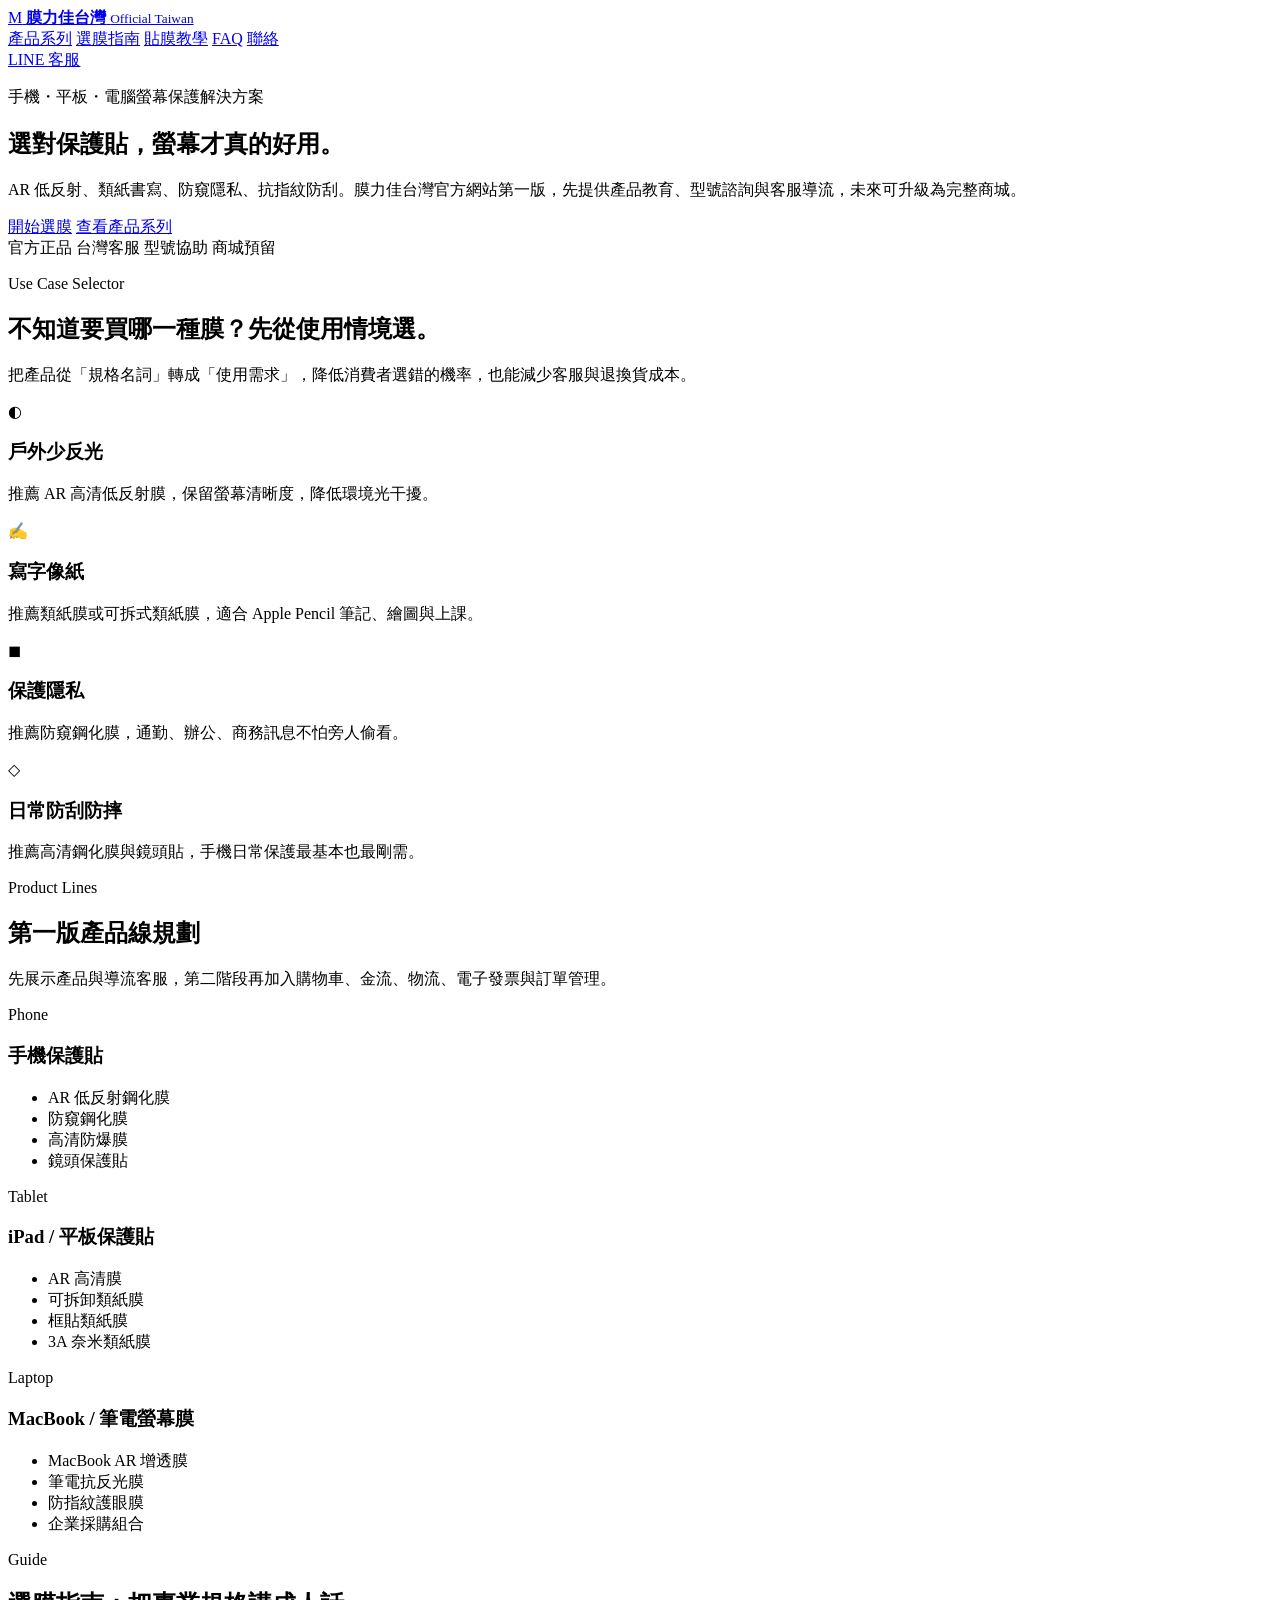
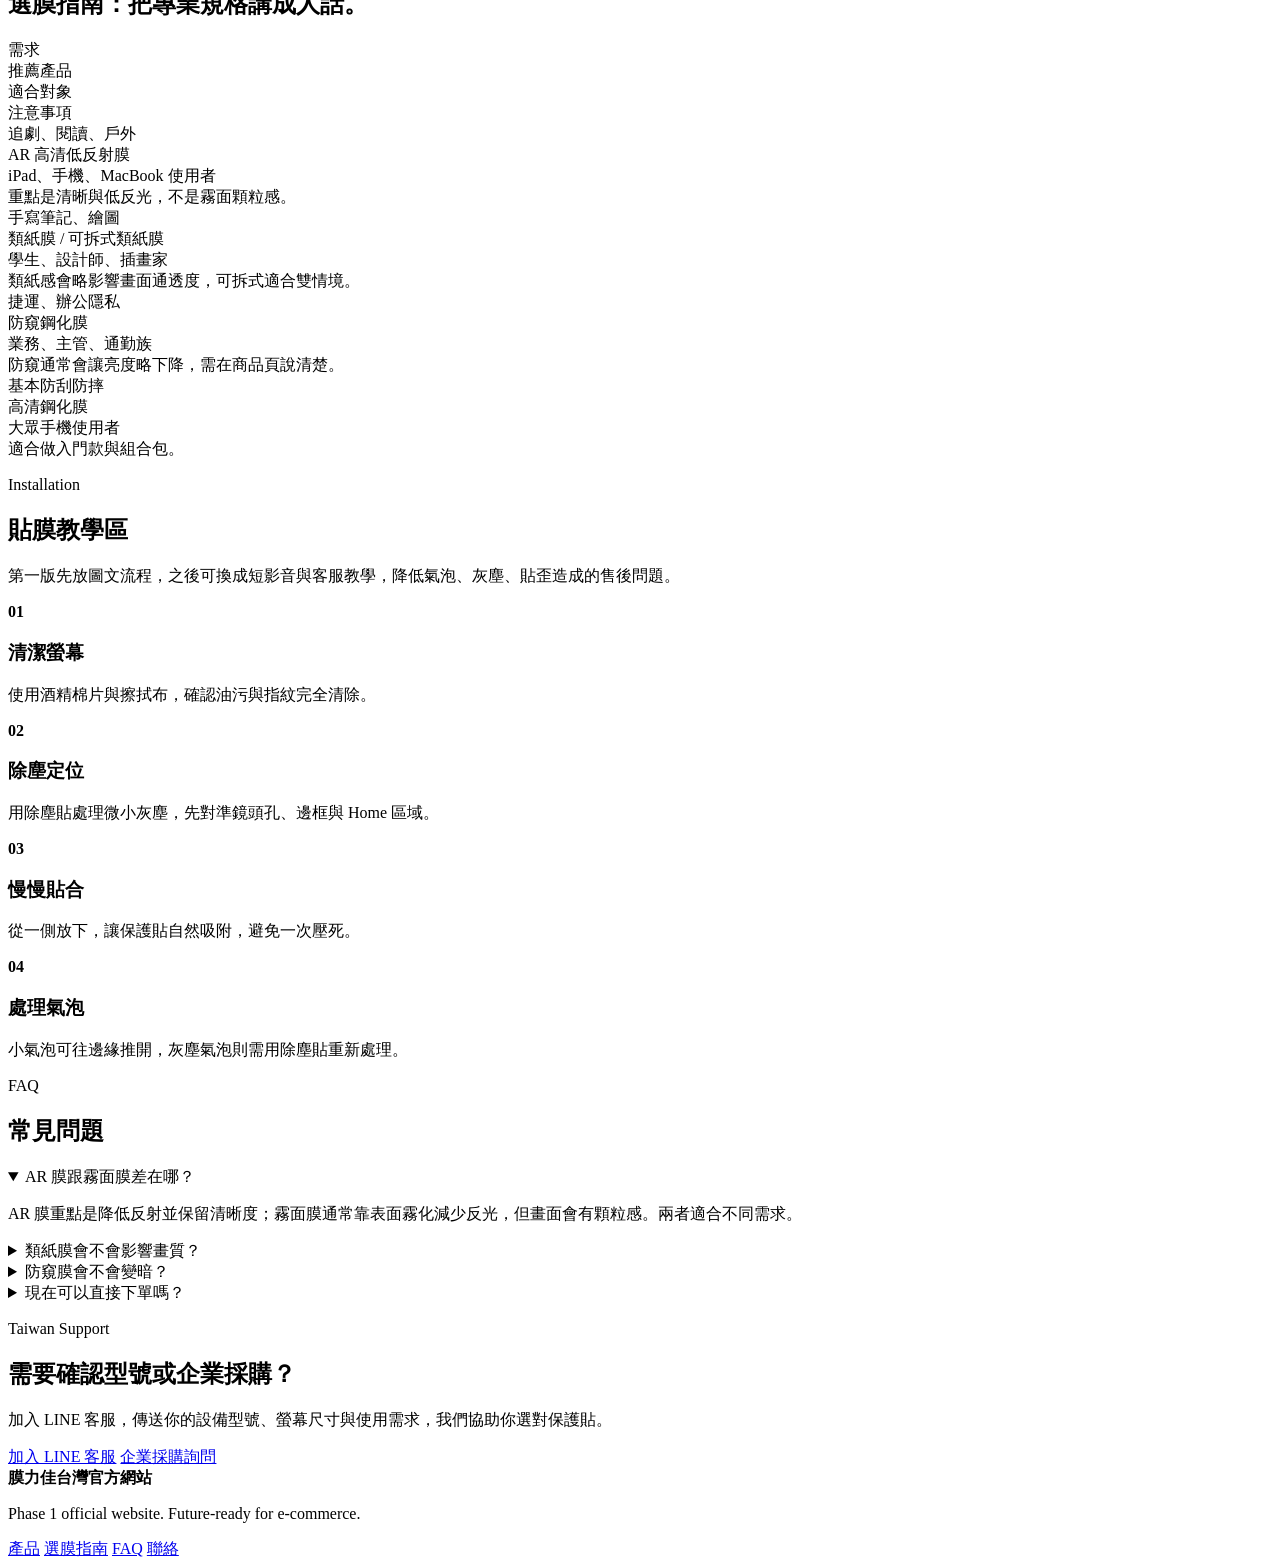
==== docs/index.html @ 1af4dd57 "Add docs index fallback for GitHub Pages" ====
<!doctype html>
<html lang="zh-Hant">
<head>
  <meta charset="utf-8" />
  <meta name="viewport" content="width=device-width, initial-scale=1" />
  <title>膜力佳台灣官方網站｜手機・iPad・MacBook 保護貼</title>
  <meta name="description" content="膜力佳台灣官方網站第一版。手機、iPad、MacBook、筆電專用保護貼，提供 AR 低反射、類紙膜、防窺膜、高清鋼化膜與未來官方商城規劃。" />
  <meta property="og:title" content="膜力佳台灣官方網站｜選對保護貼，螢幕才真的好用" />
  <meta property="og:description" content="AR 低反射、類紙書寫、防窺隱私、抗指紋防刮，依照設備與使用情境精準選膜。" />
  <meta property="og:type" content="website" />
  <link rel="stylesheet" href="styles.css" />
</head>
<body>
  <header class="site-header">
    <a class="brand" href="#top" aria-label="回到首頁">
      <span class="brand-mark">M</span>
      <span>
        <strong>膜力佳台灣</strong>
        <small>Official Taiwan</small>
      </span>
    </a>
    <nav class="main-nav" aria-label="主要導覽">
      <a href="#products">產品系列</a>
      <a href="#guide">選膜指南</a>
      <a href="#tutorial">貼膜教學</a>
      <a href="#faq">FAQ</a>
      <a href="#contact">聯絡</a>
    </nav>
    <a class="nav-cta" href="#contact">LINE 客服</a>
  </header>

  <main id="top">
    <section class="hero section-shell">
      <div class="hero-copy">
        <p class="eyebrow">手機・平板・電腦螢幕保護解決方案</p>
        <h1>選對保護貼，螢幕才真的好用。</h1>
        <p class="hero-lead">AR 低反射、類紙書寫、防窺隱私、抗指紋防刮。膜力佳台灣官方網站第一版，先提供產品教育、型號諮詢與客服導流，未來可升級為完整商城。</p>
        <div class="hero-actions">
          <a class="button primary" href="#selector">開始選膜</a>
          <a class="button ghost" href="#products">查看產品系列</a>
        </div>
        <div class="trust-row" aria-label="服務特色">
          <span>官方正品</span>
          <span>台灣客服</span>
          <span>型號協助</span>
          <span>商城預留</span>
        </div>
      </div>
      <div class="hero-visual" aria-hidden="true">
        <div class="device phone"><span></span></div>
        <div class="device tablet"><span></span></div>
        <div class="device laptop"><span></span></div>
        <div class="light-ring"></div>
      </div>
    </section>

    <section id="selector" class="section-shell selector-section">
      <div class="section-heading">
        <p class="eyebrow">Use Case Selector</p>
        <h2>不知道要買哪一種膜？先從使用情境選。</h2>
        <p>把產品從「規格名詞」轉成「使用需求」，降低消費者選錯的機率，也能減少客服與退換貨成本。</p>
      </div>
      <div class="usecase-grid">
        <article class="usecase-card">
          <span class="icon">◐</span>
          <h3>戶外少反光</h3>
          <p>推薦 AR 高清低反射膜，保留螢幕清晰度，降低環境光干擾。</p>
        </article>
        <article class="usecase-card">
          <span class="icon">✍</span>
          <h3>寫字像紙</h3>
          <p>推薦類紙膜或可拆式類紙膜，適合 Apple Pencil 筆記、繪圖與上課。</p>
        </article>
        <article class="usecase-card">
          <span class="icon">◼</span>
          <h3>保護隱私</h3>
          <p>推薦防窺鋼化膜，通勤、辦公、商務訊息不怕旁人偷看。</p>
        </article>
        <article class="usecase-card">
          <span class="icon">◇</span>
          <h3>日常防刮防摔</h3>
          <p>推薦高清鋼化膜與鏡頭貼，手機日常保護最基本也最剛需。</p>
        </article>
      </div>
    </section>

    <section id="products" class="section-shell products-section">
      <div class="section-heading split-heading">
        <div>
          <p class="eyebrow">Product Lines</p>
          <h2>第一版產品線規劃</h2>
        </div>
        <p>先展示產品與導流客服，第二階段再加入購物車、金流、物流、電子發票與訂單管理。</p>
      </div>
      <div class="category-grid">
        <article class="category-card dark">
          <p>Phone</p>
          <h3>手機保護貼</h3>
          <ul>
            <li>AR 低反射鋼化膜</li>
            <li>防窺鋼化膜</li>
            <li>高清防爆膜</li>
            <li>鏡頭保護貼</li>
          </ul>
        </article>
        <article class="category-card blue">
          <p>Tablet</p>
          <h3>iPad / 平板保護貼</h3>
          <ul>
            <li>AR 高清膜</li>
            <li>可拆卸類紙膜</li>
            <li>框貼類紙膜</li>
            <li>3A 奈米類紙膜</li>
          </ul>
        </article>
        <article class="category-card silver">
          <p>Laptop</p>
          <h3>MacBook / 筆電螢幕膜</h3>
          <ul>
            <li>MacBook AR 增透膜</li>
            <li>筆電抗反光膜</li>
            <li>防指紋護眼膜</li>
            <li>企業採購組合</li>
          </ul>
        </article>
      </div>
      <div id="product-list" class="product-grid" aria-live="polite"></div>
    </section>

    <section id="guide" class="section-shell guide-section">
      <div class="section-heading">
        <p class="eyebrow">Guide</p>
        <h2>選膜指南：把專業規格講成人話。</h2>
      </div>
      <div class="comparison-table" role="table" aria-label="保護貼功能比較">
        <div class="table-row table-head" role="row">
          <div>需求</div><div>推薦產品</div><div>適合對象</div><div>注意事項</div>
        </div>
        <div class="table-row" role="row">
          <div>追劇、閱讀、戶外</div><div>AR 高清低反射膜</div><div>iPad、手機、MacBook 使用者</div><div>重點是清晰與低反光，不是霧面顆粒感。</div>
        </div>
        <div class="table-row" role="row">
          <div>手寫筆記、繪圖</div><div>類紙膜 / 可拆式類紙膜</div><div>學生、設計師、插畫家</div><div>類紙感會略影響畫面通透度，可拆式適合雙情境。</div>
        </div>
        <div class="table-row" role="row">
          <div>捷運、辦公隱私</div><div>防窺鋼化膜</div><div>業務、主管、通勤族</div><div>防窺通常會讓亮度略下降，需在商品頁說清楚。</div>
        </div>
        <div class="table-row" role="row">
          <div>基本防刮防摔</div><div>高清鋼化膜</div><div>大眾手機使用者</div><div>適合做入門款與組合包。</div>
        </div>
      </div>
    </section>

    <section id="tutorial" class="section-shell tutorial-section">
      <div class="section-heading split-heading">
        <div>
          <p class="eyebrow">Installation</p>
          <h2>貼膜教學區</h2>
        </div>
        <p>第一版先放圖文流程，之後可換成短影音與客服教學，降低氣泡、灰塵、貼歪造成的售後問題。</p>
      </div>
      <div class="steps">
        <article><strong>01</strong><h3>清潔螢幕</h3><p>使用酒精棉片與擦拭布，確認油污與指紋完全清除。</p></article>
        <article><strong>02</strong><h3>除塵定位</h3><p>用除塵貼處理微小灰塵，先對準鏡頭孔、邊框與 Home 區域。</p></article>
        <article><strong>03</strong><h3>慢慢貼合</h3><p>從一側放下，讓保護貼自然吸附，避免一次壓死。</p></article>
        <article><strong>04</strong><h3>處理氣泡</h3><p>小氣泡可往邊緣推開，灰塵氣泡則需用除塵貼重新處理。</p></article>
      </div>
    </section>

    <section id="faq" class="section-shell faq-section">
      <div class="section-heading">
        <p class="eyebrow">FAQ</p>
        <h2>常見問題</h2>
      </div>
      <div class="faq-list">
        <details open>
          <summary>AR 膜跟霧面膜差在哪？</summary>
          <p>AR 膜重點是降低反射並保留清晰度；霧面膜通常靠表面霧化減少反光，但畫面會有顆粒感。兩者適合不同需求。</p>
        </details>
        <details>
          <summary>類紙膜會不會影響畫質？</summary>
          <p>會有一定程度影響，因為類紙膜需要摩擦感。若你常看影片，建議選可拆式類紙膜或 AR 高清膜。</p>
        </details>
        <details>
          <summary>防窺膜會不會變暗？</summary>
          <p>防窺膜因為視角控制，通常會讓亮度略下降。商品頁會清楚標示適合情境與限制。</p>
        </details>
        <details>
          <summary>現在可以直接下單嗎？</summary>
          <p>第一版是官方展示網站，先提供產品介紹與客服詢問。第二階段會加入購物車、金流、物流與訂單查詢。</p>
        </details>
      </div>
    </section>

    <section id="contact" class="section-shell contact-section">
      <div class="contact-card">
        <div>
          <p class="eyebrow">Taiwan Support</p>
          <h2>需要確認型號或企業採購？</h2>
          <p>加入 LINE 客服，傳送你的設備型號、螢幕尺寸與使用需求，我們協助你選對保護貼。</p>
        </div>
        <div class="contact-actions">
          <a class="button primary" href="https://line.me/R/ti/p/@your-line-id" target="_blank" rel="noopener">加入 LINE 客服</a>
          <a class="button ghost" href="mailto:buzzdesign2023@gmail.com">企業採購詢問</a>
        </div>
      </div>
    </section>
  </main>

  <footer class="site-footer">
    <div>
      <strong>膜力佳台灣官方網站</strong>
      <p>Phase 1 official website. Future-ready for e-commerce.</p>
    </div>
    <div class="footer-links">
      <a href="#products">產品</a>
      <a href="#guide">選膜指南</a>
      <a href="#faq">FAQ</a>
      <a href="#contact">聯絡</a>
    </div>
  </footer>
  <script src="products.js"></script>
</body>
</html>
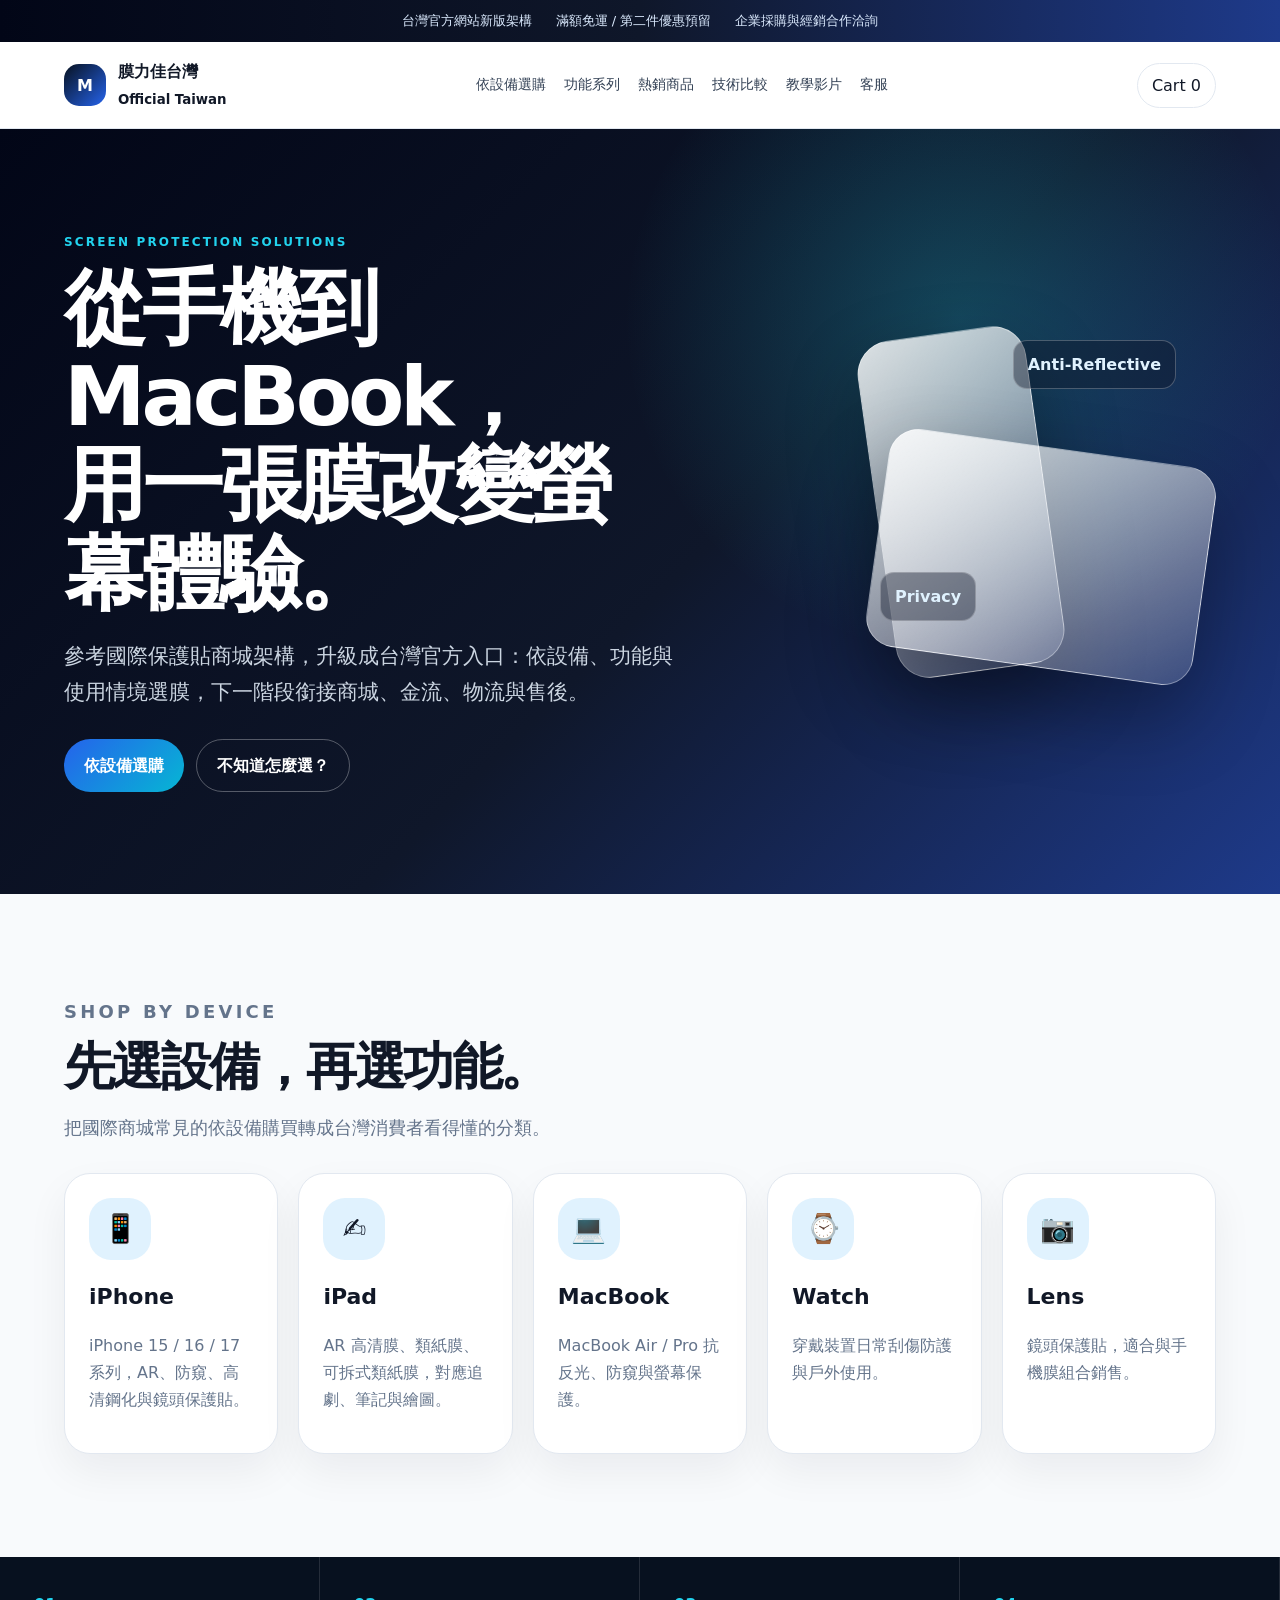
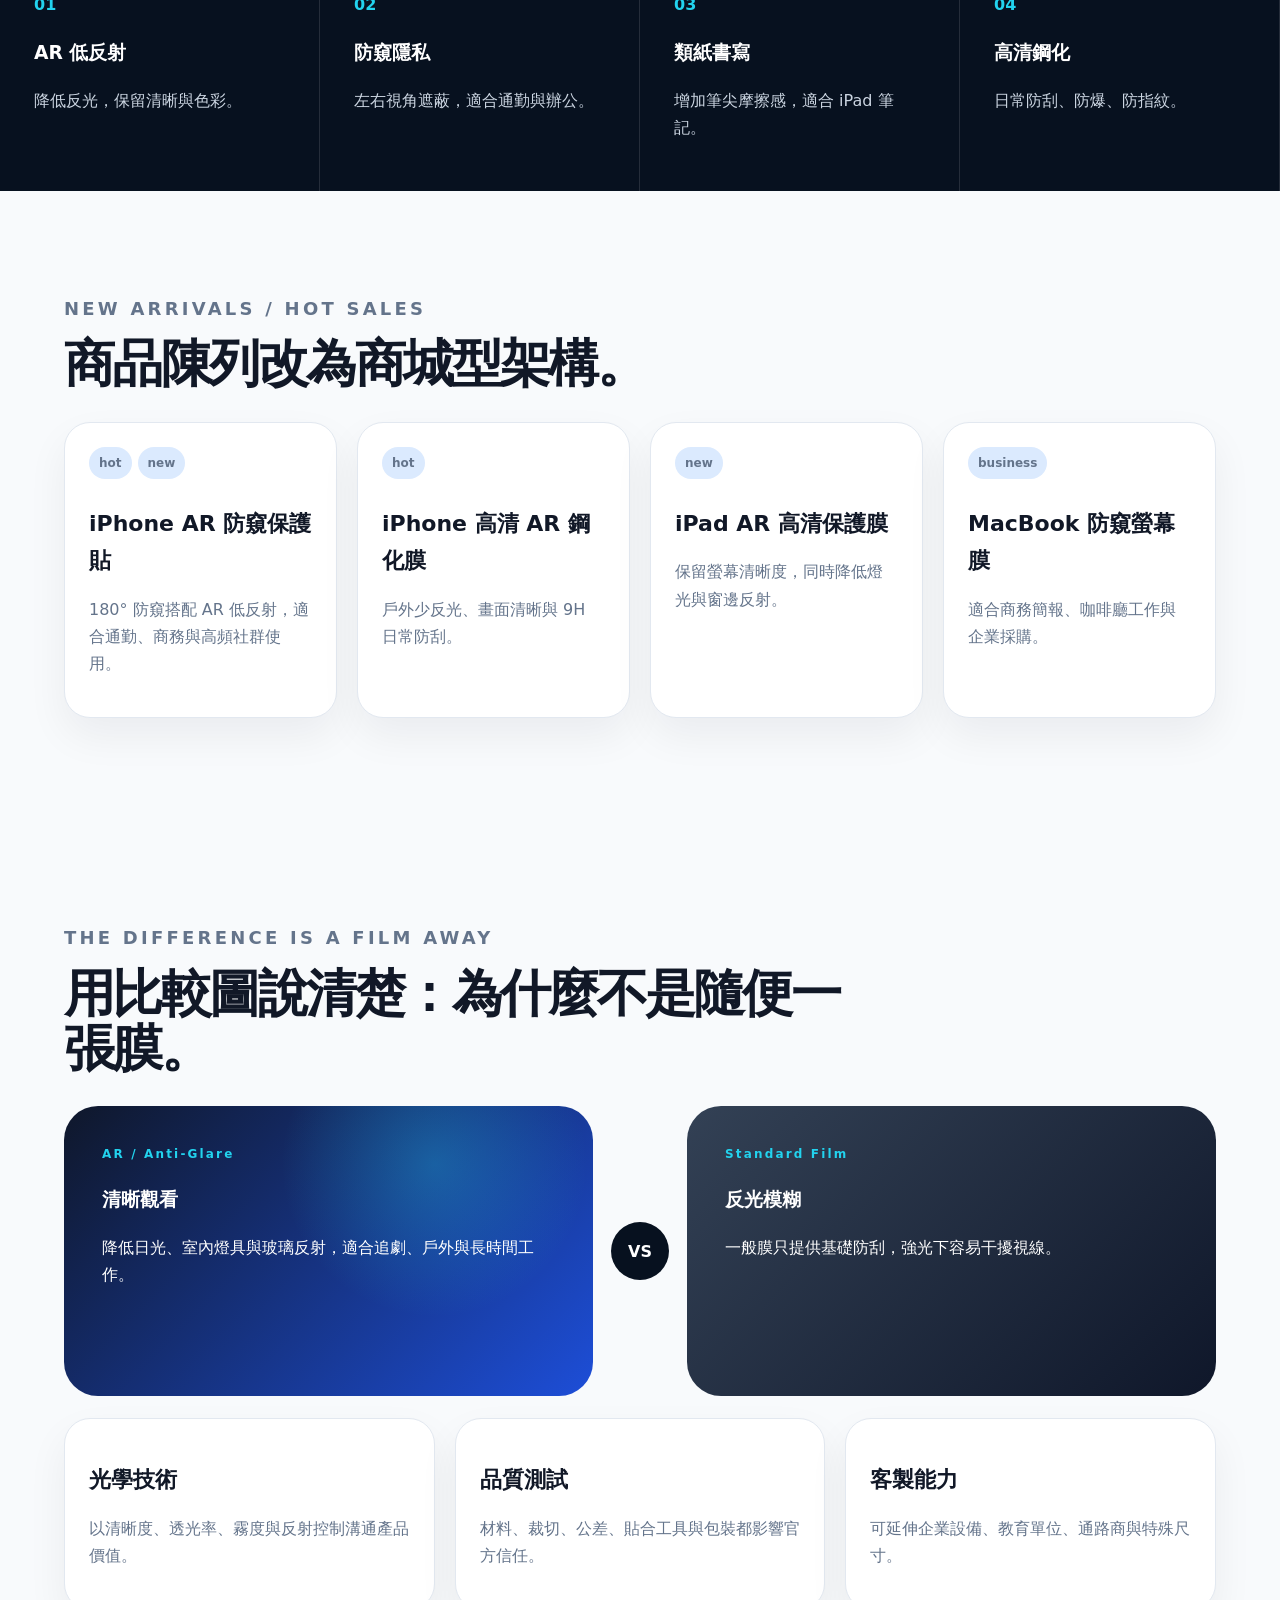
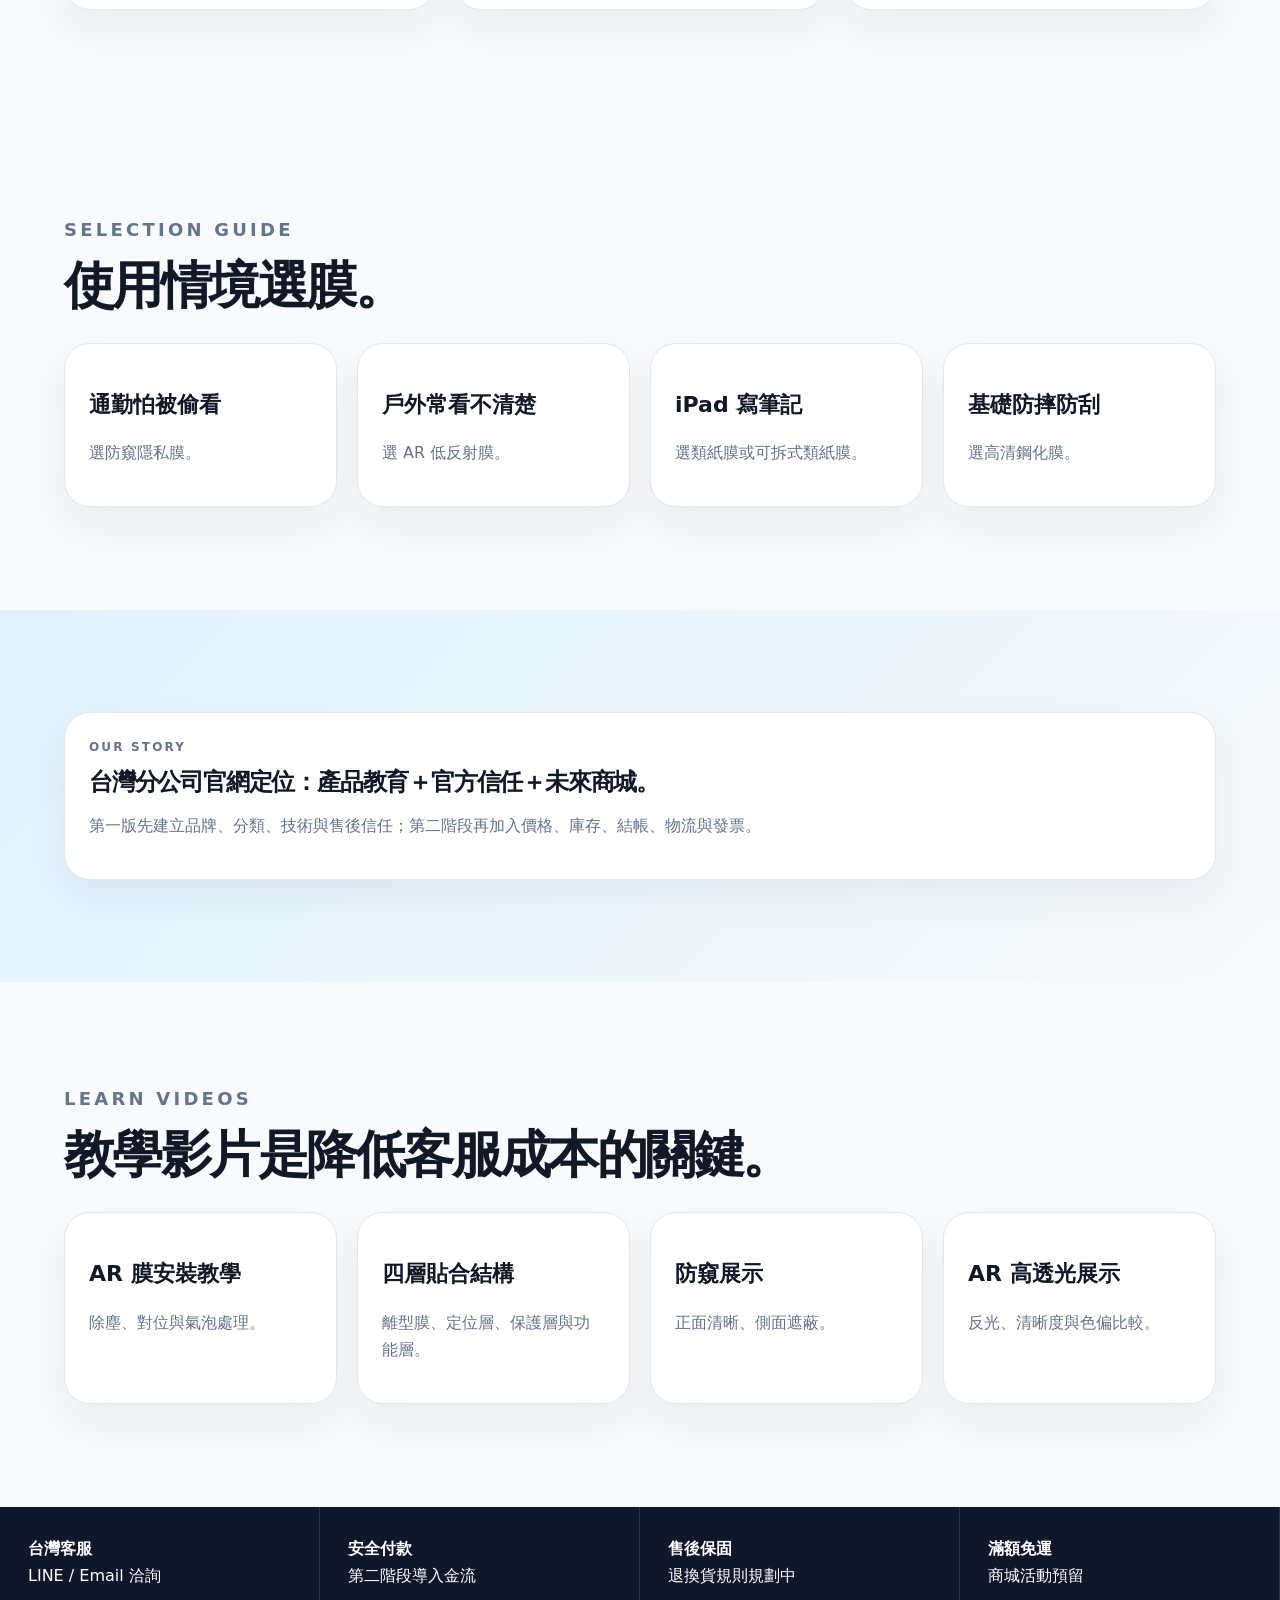
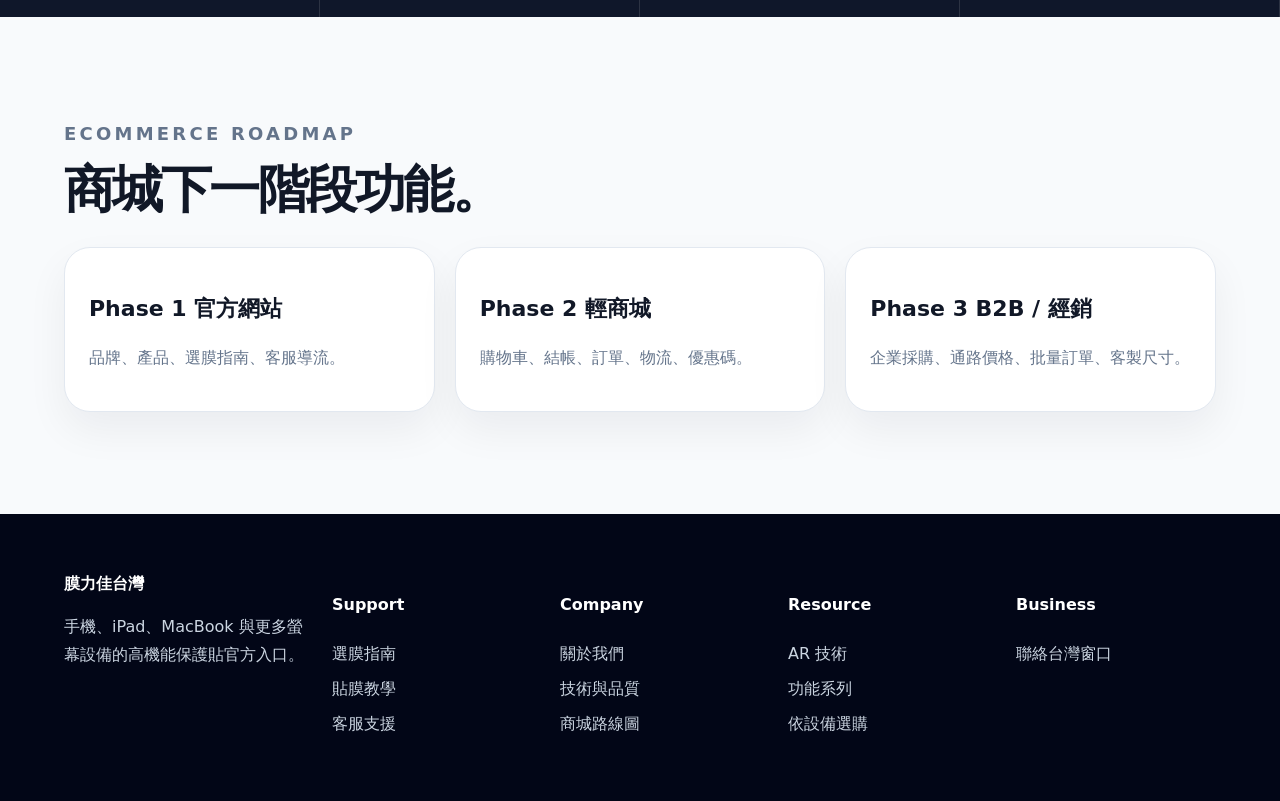
==== commit ad6b5129: "Update docs homepage structure inspired by LUSA site" ====
--- a/docs/index.html
+++ b/docs/index.html
@@ -1,224 +1,29 @@
 <!doctype html>
 <html lang="zh-Hant">
 <head>
-  <meta charset="utf-8" />
-  <meta name="viewport" content="width=device-width, initial-scale=1" />
-  <title>膜力佳台灣官方網站｜手機・iPad・MacBook 保護貼</title>
-  <meta name="description" content="膜力佳台灣官方網站第一版。手機、iPad、MacBook、筆電專用保護貼，提供 AR 低反射、類紙膜、防窺膜、高清鋼化膜與未來官方商城規劃。" />
-  <meta property="og:title" content="膜力佳台灣官方網站｜選對保護貼，螢幕才真的好用" />
-  <meta property="og:description" content="AR 低反射、類紙書寫、防窺隱私、抗指紋防刮，依照設備與使用情境精準選膜。" />
-  <meta property="og:type" content="website" />
-  <link rel="stylesheet" href="styles.css" />
+<meta charset="utf-8" />
+<meta name="viewport" content="width=device-width, initial-scale=1" />
+<title>膜力佳台灣官方網站｜高機能保護貼</title>
+<meta name="description" content="膜力佳台灣官方網站，依設備與功能選購手機、iPad、MacBook、鏡頭與穿戴裝置保護貼。" />
+<style>
+:root{--navy:#07111f;--blue:#2563eb;--cyan:#22d3ee;--ink:#111827;--muted:#64748b;--line:#e2e8f0;--bg:#f8fafc}*{box-sizing:border-box}body{margin:0;font-family:"Noto Sans TC","PingFang TC","Microsoft JhengHei",system-ui,sans-serif;color:var(--ink);background:var(--bg);line-height:1.7}a{text-decoration:none;color:inherit}.promo{display:flex;gap:24px;justify-content:center;flex-wrap:wrap;padding:10px 18px;color:#dbeafe;background:linear-gradient(90deg,#020617,#0f172a,#1e3a8a);font-size:13px}.header{position:sticky;top:0;z-index:5;display:flex;align-items:center;justify-content:space-between;gap:24px;padding:16px clamp(18px,5vw,64px);background:rgba(255,255,255,.9);backdrop-filter:blur(16px);border-bottom:1px solid var(--line)}.brand{display:flex;align-items:center;gap:12px;font-weight:900}.mark{display:grid;place-items:center;width:42px;height:42px;border-radius:15px;color:white;background:linear-gradient(135deg,var(--navy),var(--blue))}.nav{display:flex;gap:18px;color:#334155;font-size:14px}.cart{padding:8px 14px;border:1px solid var(--line);border-radius:999px;background:white}.section{padding:clamp(64px,8vw,112px) clamp(18px,5vw,72px)}.hero{display:grid;grid-template-columns:1.1fr .9fr;gap:42px;align-items:center;min-height:680px;color:white;background:radial-gradient(circle at 75% 25%,rgba(34,211,238,.25),transparent 30%),linear-gradient(135deg,#020617,#0f172a 55%,#1e3a8a)}.eyebrow{margin:0 0 12px;color:var(--cyan);font-size:12px;font-weight:900;letter-spacing:.18em}.hero h1,.section h2{margin:0;line-height:1.08;letter-spacing:-.05em}.hero h1{font-size:clamp(42px,7vw,82px)}.lead{max-width:700px;color:#cbd5e1;font-size:clamp(17px,2vw,21px)}.actions{display:flex;gap:12px;flex-wrap:wrap;margin-top:28px}.btn{display:inline-flex;align-items:center;justify-content:center;padding:12px 20px;border-radius:999px;font-weight:900}.primary{color:white;background:linear-gradient(135deg,var(--blue),#06b6d4)}.ghost{border:1px solid rgba(255,255,255,.3);color:white}.visual{height:420px;position:relative}.device{position:absolute;border:1px solid rgba(255,255,255,.35);background:linear-gradient(145deg,rgba(255,255,255,.85),rgba(255,255,255,.15));box-shadow:0 34px 80px rgba(0,0,0,.32)}.phone{width:170px;height:340px;right:34%;top:30px;border-radius:34px;transform:rotate(-8deg)}.tablet{width:330px;height:220px;right:2%;top:145px;border-radius:30px;transform:rotate(8deg)}.tag{position:absolute;padding:10px 14px;border-radius:14px;color:#e0f2fe;border:1px solid rgba(255,255,255,.24);background:rgba(15,23,42,.42);font-weight:900}.t1{right:8%;top:38px}.t2{right:48%;top:270px}.heading{max-width:820px;margin-bottom:30px}.heading h2{font-size:clamp(32px,4vw,56px)}.heading p{color:var(--muted);font-size:18px}.grid{display:grid;gap:20px}.devices{grid-template-columns:repeat(5,1fr)}.products{grid-template-columns:repeat(4,1fr)}.three{grid-template-columns:repeat(3,1fr)}.four{grid-template-columns:repeat(4,1fr)}.card{padding:24px;border:1px solid var(--line);border-radius:26px;background:white;box-shadow:0 18px 42px rgba(15,23,42,.06)}.icon{display:grid;place-items:center;width:62px;height:62px;border-radius:22px;background:#e0f2fe;font-size:28px}.card h3{margin:18px 0 8px;font-size:22px}.card p,.card span{color:var(--muted)}.strip{display:grid;grid-template-columns:repeat(4,1fr);background:var(--navy);color:white}.strip article{padding:34px;border-right:1px solid rgba(255,255,255,.12)}.strip span{color:var(--cyan);font-weight:900}.strip p{color:#cbd5e1}.badge{display:inline-flex;margin:0 6px 8px 0;padding:6px 10px;border-radius:999px;color:#1e40af;background:#dbeafe;font-size:12px;font-weight:900}.compare{display:grid;grid-template-columns:1fr auto 1fr;gap:18px;align-items:center}.panel{min-height:290px;padding:38px;border-radius:34px;color:white}.ar{background:radial-gradient(circle at 70% 20%,rgba(34,211,238,.28),transparent 35%),linear-gradient(135deg,#0f172a,#1d4ed8)}.std{background:linear-gradient(135deg,#334155,#0f172a)}.vs{display:grid;place-items:center;width:58px;height:58px;border-radius:999px;color:white;background:var(--navy);font-weight:900}.story{background:linear-gradient(135deg,#e0f2fe,#f8fafc)}.trust{display:grid;grid-template-columns:repeat(4,1fr);background:#0f172a;color:white}.trust div{padding:28px;border-right:1px solid rgba(255,255,255,.12)}.footer{display:grid;grid-template-columns:1.2fr repeat(4,1fr);gap:28px;padding:56px clamp(18px,5vw,72px);color:#cbd5e1;background:#020617}.footer strong,.footer h4{color:white}.footer a{display:block;margin:8px 0;color:#cbd5e1}@media(max-width:1080px){.nav{display:none}.hero{grid-template-columns:1fr}.devices,.products,.four{grid-template-columns:repeat(2,1fr)}.footer{grid-template-columns:repeat(2,1fr)}}@media(max-width:720px){.header{align-items:flex-start}.hero,.devices,.products,.three,.four,.strip,.compare,.trust,.footer{grid-template-columns:1fr}.hero h1{font-size:42px}.visual{height:360px}}
+</style>
 </head>
 <body>
-  <header class="site-header">
-    <a class="brand" href="#top" aria-label="回到首頁">
-      <span class="brand-mark">M</span>
-      <span>
-        <strong>膜力佳台灣</strong>
-        <small>Official Taiwan</small>
-      </span>
-    </a>
-    <nav class="main-nav" aria-label="主要導覽">
-      <a href="#products">產品系列</a>
-      <a href="#guide">選膜指南</a>
-      <a href="#tutorial">貼膜教學</a>
-      <a href="#faq">FAQ</a>
-      <a href="#contact">聯絡</a>
-    </nav>
-    <a class="nav-cta" href="#contact">LINE 客服</a>
-  </header>
-
-  <main id="top">
-    <section class="hero section-shell">
-      <div class="hero-copy">
-        <p class="eyebrow">手機・平板・電腦螢幕保護解決方案</p>
-        <h1>選對保護貼，螢幕才真的好用。</h1>
-        <p class="hero-lead">AR 低反射、類紙書寫、防窺隱私、抗指紋防刮。膜力佳台灣官方網站第一版，先提供產品教育、型號諮詢與客服導流，未來可升級為完整商城。</p>
-        <div class="hero-actions">
-          <a class="button primary" href="#selector">開始選膜</a>
-          <a class="button ghost" href="#products">查看產品系列</a>
-        </div>
-        <div class="trust-row" aria-label="服務特色">
-          <span>官方正品</span>
-          <span>台灣客服</span>
-          <span>型號協助</span>
-          <span>商城預留</span>
-        </div>
-      </div>
-      <div class="hero-visual" aria-hidden="true">
-        <div class="device phone"><span></span></div>
-        <div class="device tablet"><span></span></div>
-        <div class="device laptop"><span></span></div>
-        <div class="light-ring"></div>
-      </div>
-    </section>
-
-    <section id="selector" class="section-shell selector-section">
-      <div class="section-heading">
-        <p class="eyebrow">Use Case Selector</p>
-        <h2>不知道要買哪一種膜？先從使用情境選。</h2>
-        <p>把產品從「規格名詞」轉成「使用需求」，降低消費者選錯的機率，也能減少客服與退換貨成本。</p>
-      </div>
-      <div class="usecase-grid">
-        <article class="usecase-card">
-          <span class="icon">◐</span>
-          <h3>戶外少反光</h3>
-          <p>推薦 AR 高清低反射膜，保留螢幕清晰度，降低環境光干擾。</p>
-        </article>
-        <article class="usecase-card">
-          <span class="icon">✍</span>
-          <h3>寫字像紙</h3>
-          <p>推薦類紙膜或可拆式類紙膜，適合 Apple Pencil 筆記、繪圖與上課。</p>
-        </article>
-        <article class="usecase-card">
-          <span class="icon">◼</span>
-          <h3>保護隱私</h3>
-          <p>推薦防窺鋼化膜，通勤、辦公、商務訊息不怕旁人偷看。</p>
-        </article>
-        <article class="usecase-card">
-          <span class="icon">◇</span>
-          <h3>日常防刮防摔</h3>
-          <p>推薦高清鋼化膜與鏡頭貼，手機日常保護最基本也最剛需。</p>
-        </article>
-      </div>
-    </section>
-
-    <section id="products" class="section-shell products-section">
-      <div class="section-heading split-heading">
-        <div>
-          <p class="eyebrow">Product Lines</p>
-          <h2>第一版產品線規劃</h2>
-        </div>
-        <p>先展示產品與導流客服，第二階段再加入購物車、金流、物流、電子發票與訂單管理。</p>
-      </div>
-      <div class="category-grid">
-        <article class="category-card dark">
-          <p>Phone</p>
-          <h3>手機保護貼</h3>
-          <ul>
-            <li>AR 低反射鋼化膜</li>
-            <li>防窺鋼化膜</li>
-            <li>高清防爆膜</li>
-            <li>鏡頭保護貼</li>
-          </ul>
-        </article>
-        <article class="category-card blue">
-          <p>Tablet</p>
-          <h3>iPad / 平板保護貼</h3>
-          <ul>
-            <li>AR 高清膜</li>
-            <li>可拆卸類紙膜</li>
-            <li>框貼類紙膜</li>
-            <li>3A 奈米類紙膜</li>
-          </ul>
-        </article>
-        <article class="category-card silver">
-          <p>Laptop</p>
-          <h3>MacBook / 筆電螢幕膜</h3>
-          <ul>
-            <li>MacBook AR 增透膜</li>
-            <li>筆電抗反光膜</li>
-            <li>防指紋護眼膜</li>
-            <li>企業採購組合</li>
-          </ul>
-        </article>
-      </div>
-      <div id="product-list" class="product-grid" aria-live="polite"></div>
-    </section>
-
-    <section id="guide" class="section-shell guide-section">
-      <div class="section-heading">
-        <p class="eyebrow">Guide</p>
-        <h2>選膜指南：把專業規格講成人話。</h2>
-      </div>
-      <div class="comparison-table" role="table" aria-label="保護貼功能比較">
-        <div class="table-row table-head" role="row">
-          <div>需求</div><div>推薦產品</div><div>適合對象</div><div>注意事項</div>
-        </div>
-        <div class="table-row" role="row">
-          <div>追劇、閱讀、戶外</div><div>AR 高清低反射膜</div><div>iPad、手機、MacBook 使用者</div><div>重點是清晰與低反光，不是霧面顆粒感。</div>
-        </div>
-        <div class="table-row" role="row">
-          <div>手寫筆記、繪圖</div><div>類紙膜 / 可拆式類紙膜</div><div>學生、設計師、插畫家</div><div>類紙感會略影響畫面通透度，可拆式適合雙情境。</div>
-        </div>
-        <div class="table-row" role="row">
-          <div>捷運、辦公隱私</div><div>防窺鋼化膜</div><div>業務、主管、通勤族</div><div>防窺通常會讓亮度略下降，需在商品頁說清楚。</div>
-        </div>
-        <div class="table-row" role="row">
-          <div>基本防刮防摔</div><div>高清鋼化膜</div><div>大眾手機使用者</div><div>適合做入門款與組合包。</div>
-        </div>
-      </div>
-    </section>
-
-    <section id="tutorial" class="section-shell tutorial-section">
-      <div class="section-heading split-heading">
-        <div>
-          <p class="eyebrow">Installation</p>
-          <h2>貼膜教學區</h2>
-        </div>
-        <p>第一版先放圖文流程，之後可換成短影音與客服教學，降低氣泡、灰塵、貼歪造成的售後問題。</p>
-      </div>
-      <div class="steps">
-        <article><strong>01</strong><h3>清潔螢幕</h3><p>使用酒精棉片與擦拭布，確認油污與指紋完全清除。</p></article>
-        <article><strong>02</strong><h3>除塵定位</h3><p>用除塵貼處理微小灰塵，先對準鏡頭孔、邊框與 Home 區域。</p></article>
-        <article><strong>03</strong><h3>慢慢貼合</h3><p>從一側放下，讓保護貼自然吸附，避免一次壓死。</p></article>
-        <article><strong>04</strong><h3>處理氣泡</h3><p>小氣泡可往邊緣推開，灰塵氣泡則需用除塵貼重新處理。</p></article>
-      </div>
-    </section>
-
-    <section id="faq" class="section-shell faq-section">
-      <div class="section-heading">
-        <p class="eyebrow">FAQ</p>
-        <h2>常見問題</h2>
-      </div>
-      <div class="faq-list">
-        <details open>
-          <summary>AR 膜跟霧面膜差在哪？</summary>
-          <p>AR 膜重點是降低反射並保留清晰度；霧面膜通常靠表面霧化減少反光，但畫面會有顆粒感。兩者適合不同需求。</p>
-        </details>
-        <details>
-          <summary>類紙膜會不會影響畫質？</summary>
-          <p>會有一定程度影響，因為類紙膜需要摩擦感。若你常看影片，建議選可拆式類紙膜或 AR 高清膜。</p>
-        </details>
-        <details>
-          <summary>防窺膜會不會變暗？</summary>
-          <p>防窺膜因為視角控制，通常會讓亮度略下降。商品頁會清楚標示適合情境與限制。</p>
-        </details>
-        <details>
-          <summary>現在可以直接下單嗎？</summary>
-          <p>第一版是官方展示網站，先提供產品介紹與客服詢問。第二階段會加入購物車、金流、物流與訂單查詢。</p>
-        </details>
-      </div>
-    </section>
-
-    <section id="contact" class="section-shell contact-section">
-      <div class="contact-card">
-        <div>
-          <p class="eyebrow">Taiwan Support</p>
-          <h2>需要確認型號或企業採購？</h2>
-          <p>加入 LINE 客服，傳送你的設備型號、螢幕尺寸與使用需求，我們協助你選對保護貼。</p>
-        </div>
-        <div class="contact-actions">
-          <a class="button primary" href="https://line.me/R/ti/p/@your-line-id" target="_blank" rel="noopener">加入 LINE 客服</a>
-          <a class="button ghost" href="mailto:buzzdesign2023@gmail.com">企業採購詢問</a>
-        </div>
-      </div>
-    </section>
-  </main>
-
-  <footer class="site-footer">
-    <div>
-      <strong>膜力佳台灣官方網站</strong>
-      <p>Phase 1 official website. Future-ready for e-commerce.</p>
-    </div>
-    <div class="footer-links">
-      <a href="#products">產品</a>
-      <a href="#guide">選膜指南</a>
-      <a href="#faq">FAQ</a>
-      <a href="#contact">聯絡</a>
-    </div>
-  </footer>
-  <script src="products.js"></script>
+<div class="promo"><span>台灣官方網站新版架構</span><span>滿額免運 / 第二件優惠預留</span><span>企業採購與經銷合作洽詢</span></div>
+<header class="header"><a class="brand" href="#top"><span class="mark">M</span><span>膜力佳台灣<br><small>Official Taiwan</small></span></a><nav class="nav"><a href="#devices">依設備選購</a><a href="#series">功能系列</a><a href="#products">熱銷商品</a><a href="#tech">技術比較</a><a href="#learn">教學影片</a><a href="#support">客服</a></nav><a class="cart" href="#roadmap">Cart 0</a></header>
+<main id="top">
+<section class="hero section"><div><p class="eyebrow">SCREEN PROTECTION SOLUTIONS</p><h1>從手機到 MacBook，<br>用一張膜改變螢幕體驗。</h1><p class="lead">參考國際保護貼商城架構，升級成台灣官方入口：依設備、功能與使用情境選膜，下一階段銜接商城、金流、物流與售後。</p><div class="actions"><a class="btn primary" href="#devices">依設備選購</a><a class="btn ghost" href="#guide">不知道怎麼選？</a></div></div><div class="visual"><div class="device phone"></div><div class="device tablet"></div><div class="tag t1">Anti-Reflective</div><div class="tag t2">Privacy</div></div></section>
+<section class="section" id="devices"><div class="heading"><p class="eyebrow">SHOP BY DEVICE</p><h2>先選設備，再選功能。</h2><p>把國際商城常見的依設備購買轉成台灣消費者看得懂的分類。</p></div><div class="grid devices"><article class="card"><div class="icon">📱</div><h3>iPhone</h3><p>iPhone 15 / 16 / 17 系列，AR、防窺、高清鋼化與鏡頭保護貼。</p></article><article class="card"><div class="icon">✍️</div><h3>iPad</h3><p>AR 高清膜、類紙膜、可拆式類紙膜，對應追劇、筆記與繪圖。</p></article><article class="card"><div class="icon">💻</div><h3>MacBook</h3><p>MacBook Air / Pro 抗反光、防窺與螢幕保護。</p></article><article class="card"><div class="icon">⌚</div><h3>Watch</h3><p>穿戴裝置日常刮傷防護與戶外使用。</p></article><article class="card"><div class="icon">📷</div><h3>Lens</h3><p>鏡頭保護貼，適合與手機膜組合銷售。</p></article></div></section>
+<section class="strip" id="series"><article><span>01</span><h3>AR 低反射</h3><p>降低反光，保留清晰與色彩。</p></article><article><span>02</span><h3>防窺隱私</h3><p>左右視角遮蔽，適合通勤與辦公。</p></article><article><span>03</span><h3>類紙書寫</h3><p>增加筆尖摩擦感，適合 iPad 筆記。</p></article><article><span>04</span><h3>高清鋼化</h3><p>日常防刮、防爆、防指紋。</p></article></section>
+<section class="section" id="products"><div class="heading"><p class="eyebrow">NEW ARRIVALS / HOT SALES</p><h2>商品陳列改為商城型架構。</h2></div><div class="grid products"><article class="card"><span class="badge">hot</span><span class="badge">new</span><h3>iPhone AR 防窺保護貼</h3><p>180° 防窺搭配 AR 低反射，適合通勤、商務與高頻社群使用。</p></article><article class="card"><span class="badge">hot</span><h3>iPhone 高清 AR 鋼化膜</h3><p>戶外少反光、畫面清晰與 9H 日常防刮。</p></article><article class="card"><span class="badge">new</span><h3>iPad AR 高清保護膜</h3><p>保留螢幕清晰度，同時降低燈光與窗邊反射。</p></article><article class="card"><span class="badge">business</span><h3>MacBook 防窺螢幕膜</h3><p>適合商務簡報、咖啡廳工作與企業採購。</p></article></div></section>
+<section class="section" id="tech"><div class="heading"><p class="eyebrow">THE DIFFERENCE IS A FILM AWAY</p><h2>用比較圖說清楚：為什麼不是隨便一張膜。</h2></div><div class="compare"><div class="panel ar"><p class="eyebrow">AR / Anti-Glare</p><h3>清晰觀看</h3><p>降低日光、室內燈具與玻璃反射，適合追劇、戶外與長時間工作。</p></div><div class="vs">VS</div><div class="panel std"><p class="eyebrow">Standard Film</p><h3>反光模糊</h3><p>一般膜只提供基礎防刮，強光下容易干擾視線。</p></div></div><div class="grid three" style="margin-top:22px"><article class="card"><h3>光學技術</h3><p>以清晰度、透光率、霧度與反射控制溝通產品價值。</p></article><article class="card"><h3>品質測試</h3><p>材料、裁切、公差、貼合工具與包裝都影響官方信任。</p></article><article class="card"><h3>客製能力</h3><p>可延伸企業設備、教育單位、通路商與特殊尺寸。</p></article></div></section>
+<section class="section" id="guide"><div class="heading"><p class="eyebrow">SELECTION GUIDE</p><h2>使用情境選膜。</h2></div><div class="grid four"><article class="card"><h3>通勤怕被偷看</h3><p>選防窺隱私膜。</p></article><article class="card"><h3>戶外常看不清楚</h3><p>選 AR 低反射膜。</p></article><article class="card"><h3>iPad 寫筆記</h3><p>選類紙膜或可拆式類紙膜。</p></article><article class="card"><h3>基礎防摔防刮</h3><p>選高清鋼化膜。</p></article></div></section>
+<section class="section story"><div class="card"><p class="eyebrow">OUR STORY</p><h2>台灣分公司官網定位：產品教育＋官方信任＋未來商城。</h2><p>第一版先建立品牌、分類、技術與售後信任；第二階段再加入價格、庫存、結帳、物流與發票。</p></div></section>
+<section class="section" id="learn"><div class="heading"><p class="eyebrow">LEARN VIDEOS</p><h2>教學影片是降低客服成本的關鍵。</h2></div><div class="grid four"><article class="card"><h3>AR 膜安裝教學</h3><p>除塵、對位與氣泡處理。</p></article><article class="card"><h3>四層貼合結構</h3><p>離型膜、定位層、保護層與功能層。</p></article><article class="card"><h3>防窺展示</h3><p>正面清晰、側面遮蔽。</p></article><article class="card"><h3>AR 高透光展示</h3><p>反光、清晰度與色偏比較。</p></article></div></section>
+<section class="trust" id="support"><div><strong>台灣客服</strong><br><span>LINE / Email 洽詢</span></div><div><strong>安全付款</strong><br><span>第二階段導入金流</span></div><div><strong>售後保固</strong><br><span>退換貨規則規劃中</span></div><div><strong>滿額免運</strong><br><span>商城活動預留</span></div></section>
+<section class="section" id="roadmap"><div class="heading"><p class="eyebrow">ECOMMERCE ROADMAP</p><h2>商城下一階段功能。</h2></div><div class="grid three"><article class="card"><h3>Phase 1 官方網站</h3><p>品牌、產品、選膜指南、客服導流。</p></article><article class="card"><h3>Phase 2 輕商城</h3><p>購物車、結帳、訂單、物流、優惠碼。</p></article><article class="card"><h3>Phase 3 B2B / 經銷</h3><p>企業採購、通路價格、批量訂單、客製尺寸。</p></article></div></section>
+</main>
+<footer class="footer"><div><strong>膜力佳台灣</strong><p>手機、iPad、MacBook 與更多螢幕設備的高機能保護貼官方入口。</p></div><div><h4>Support</h4><a href="#guide">選膜指南</a><a href="#learn">貼膜教學</a><a href="#support">客服支援</a></div><div><h4>Company</h4><a href="#top">關於我們</a><a href="#tech">技術與品質</a><a href="#roadmap">商城路線圖</a></div><div><h4>Resource</h4><a href="#tech">AR 技術</a><a href="#series">功能系列</a><a href="#devices">依設備選購</a></div><div><h4>Business</h4><a href="mailto:buzzdesign2023@gmail.com">聯絡台灣窗口</a></div></footer>
 </body>
 </html>
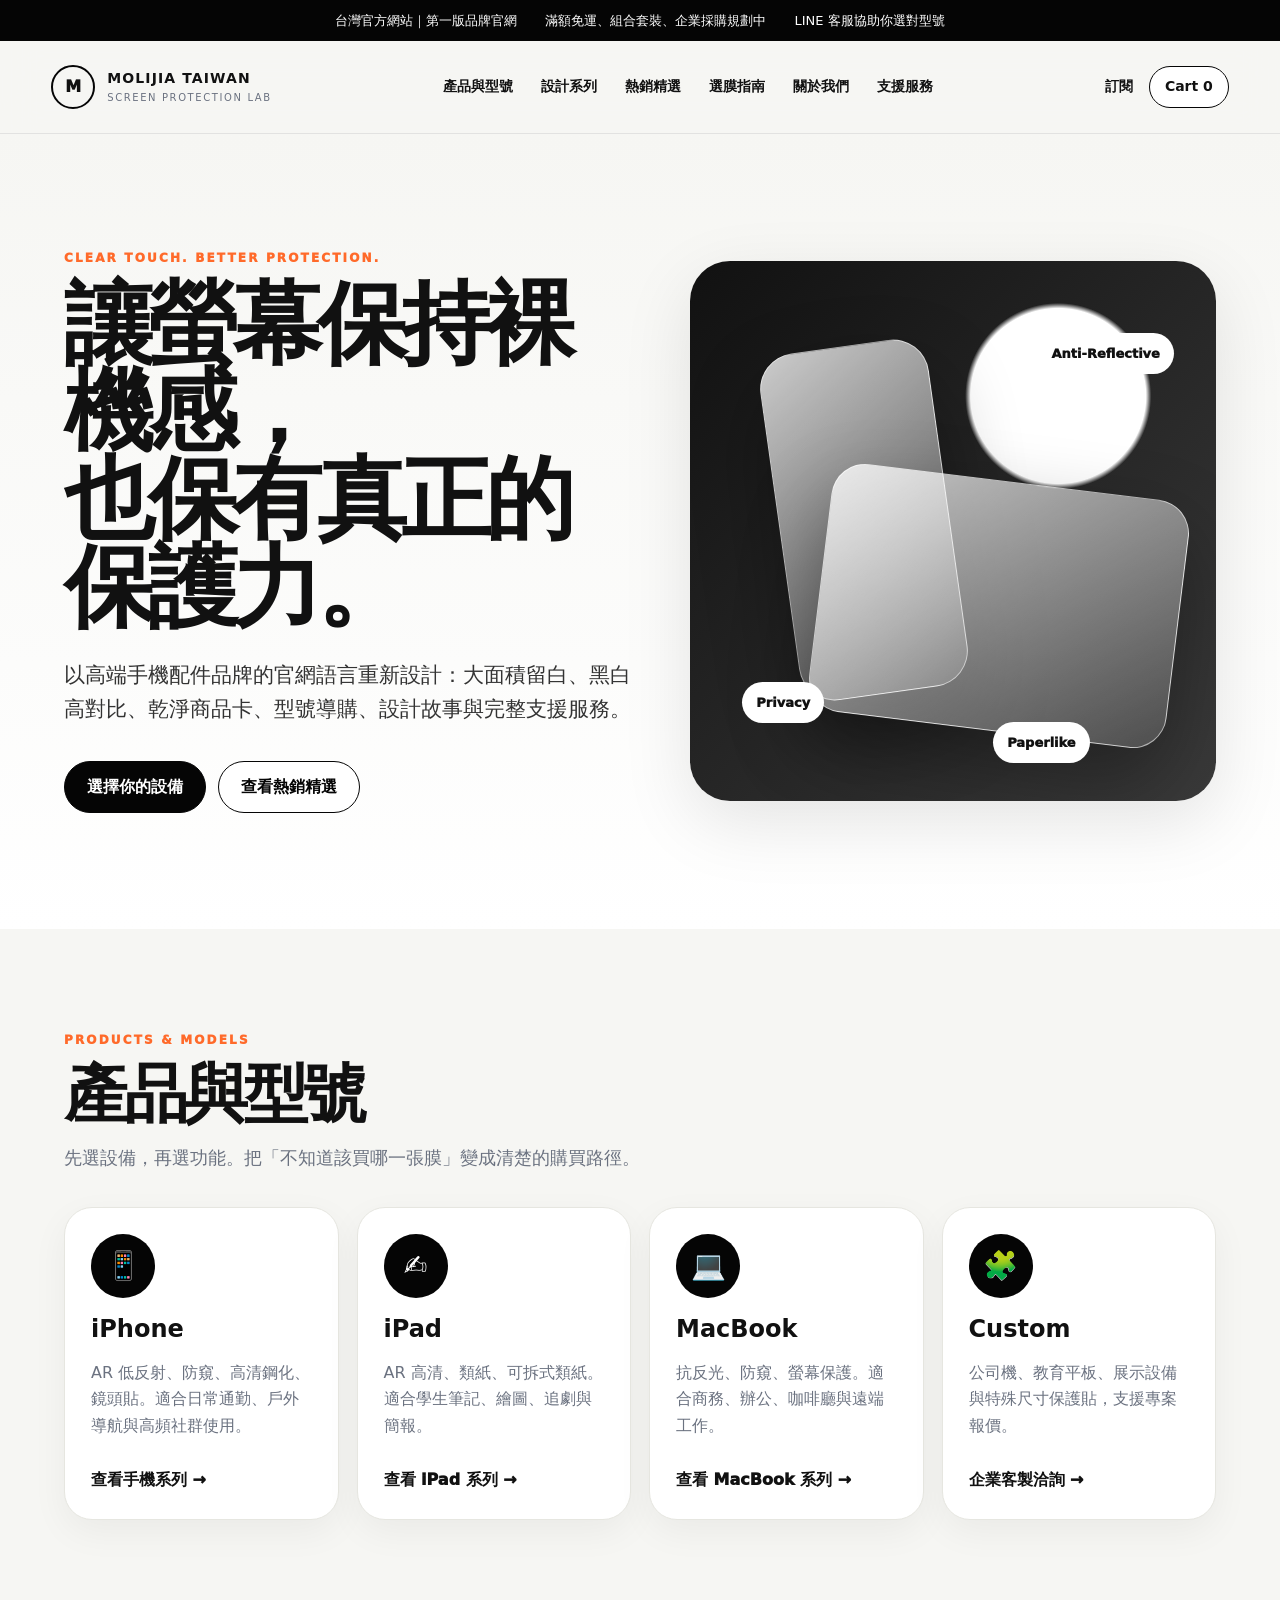
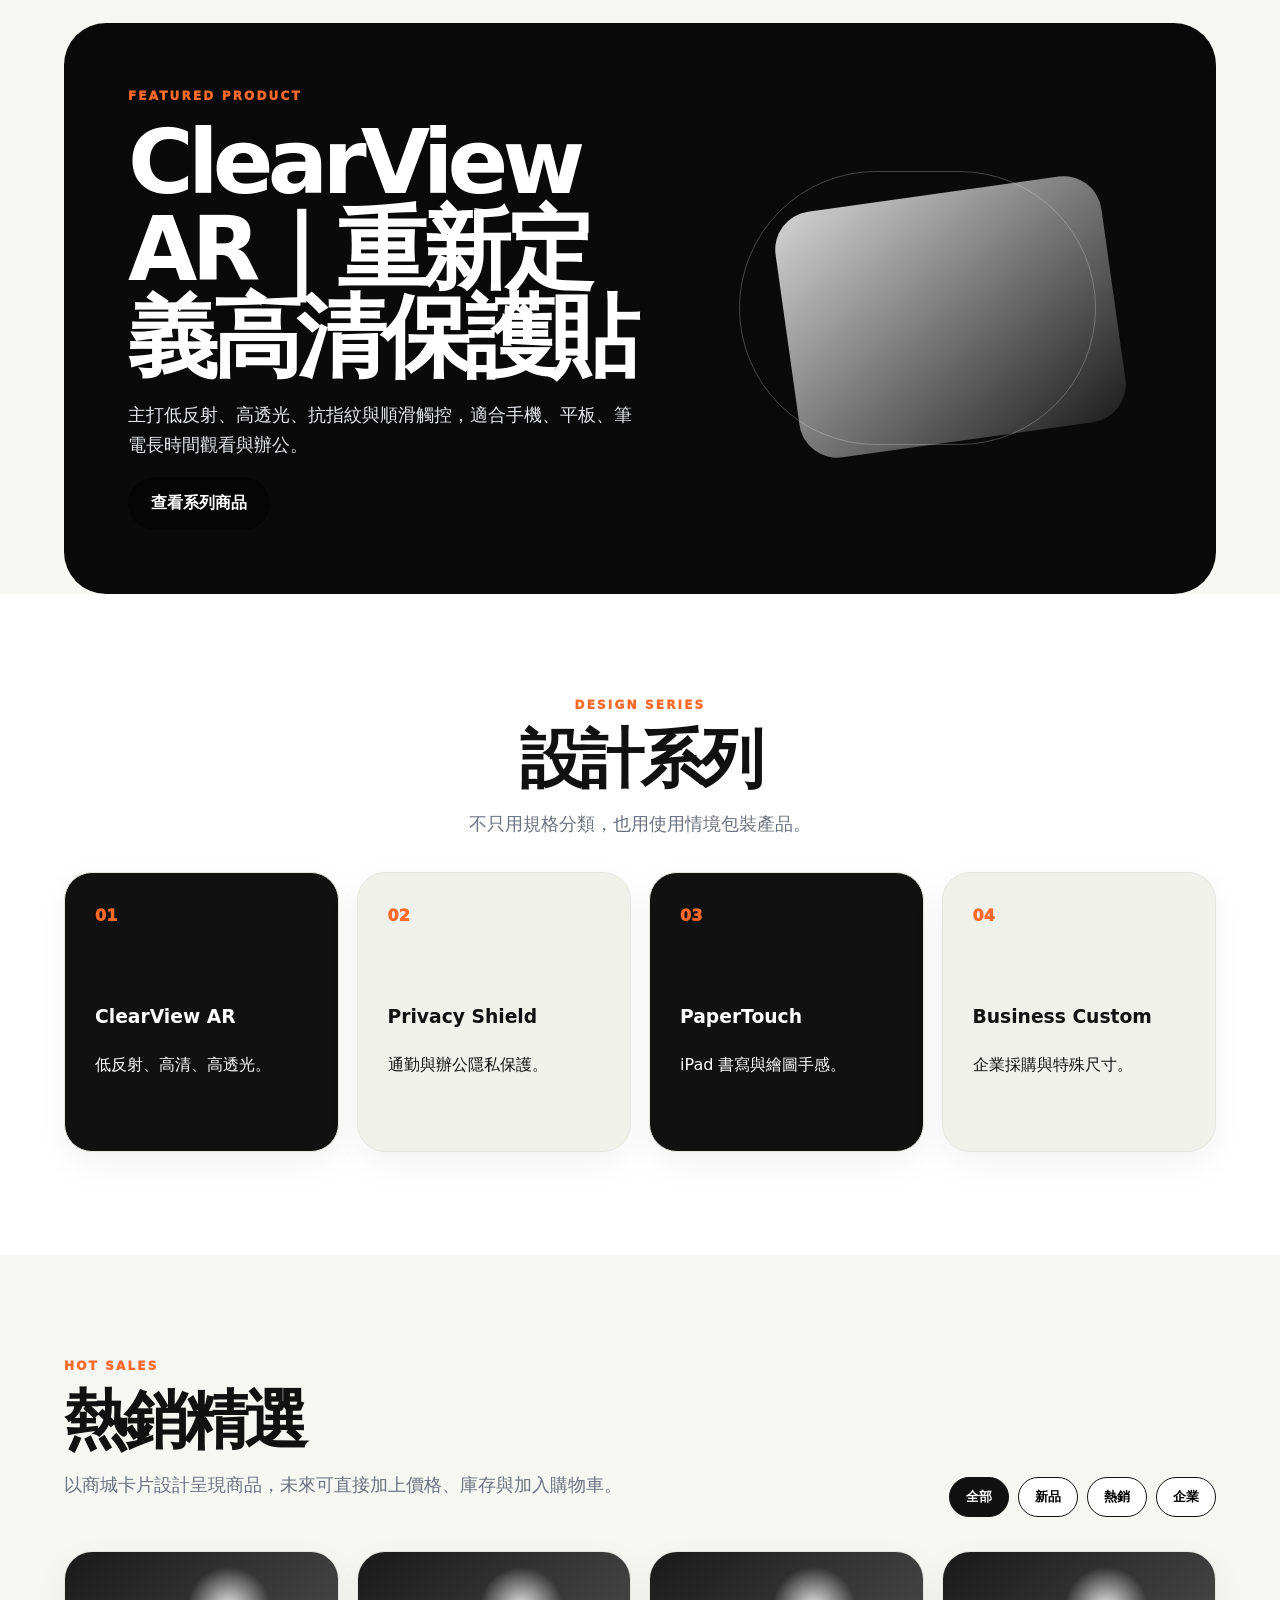
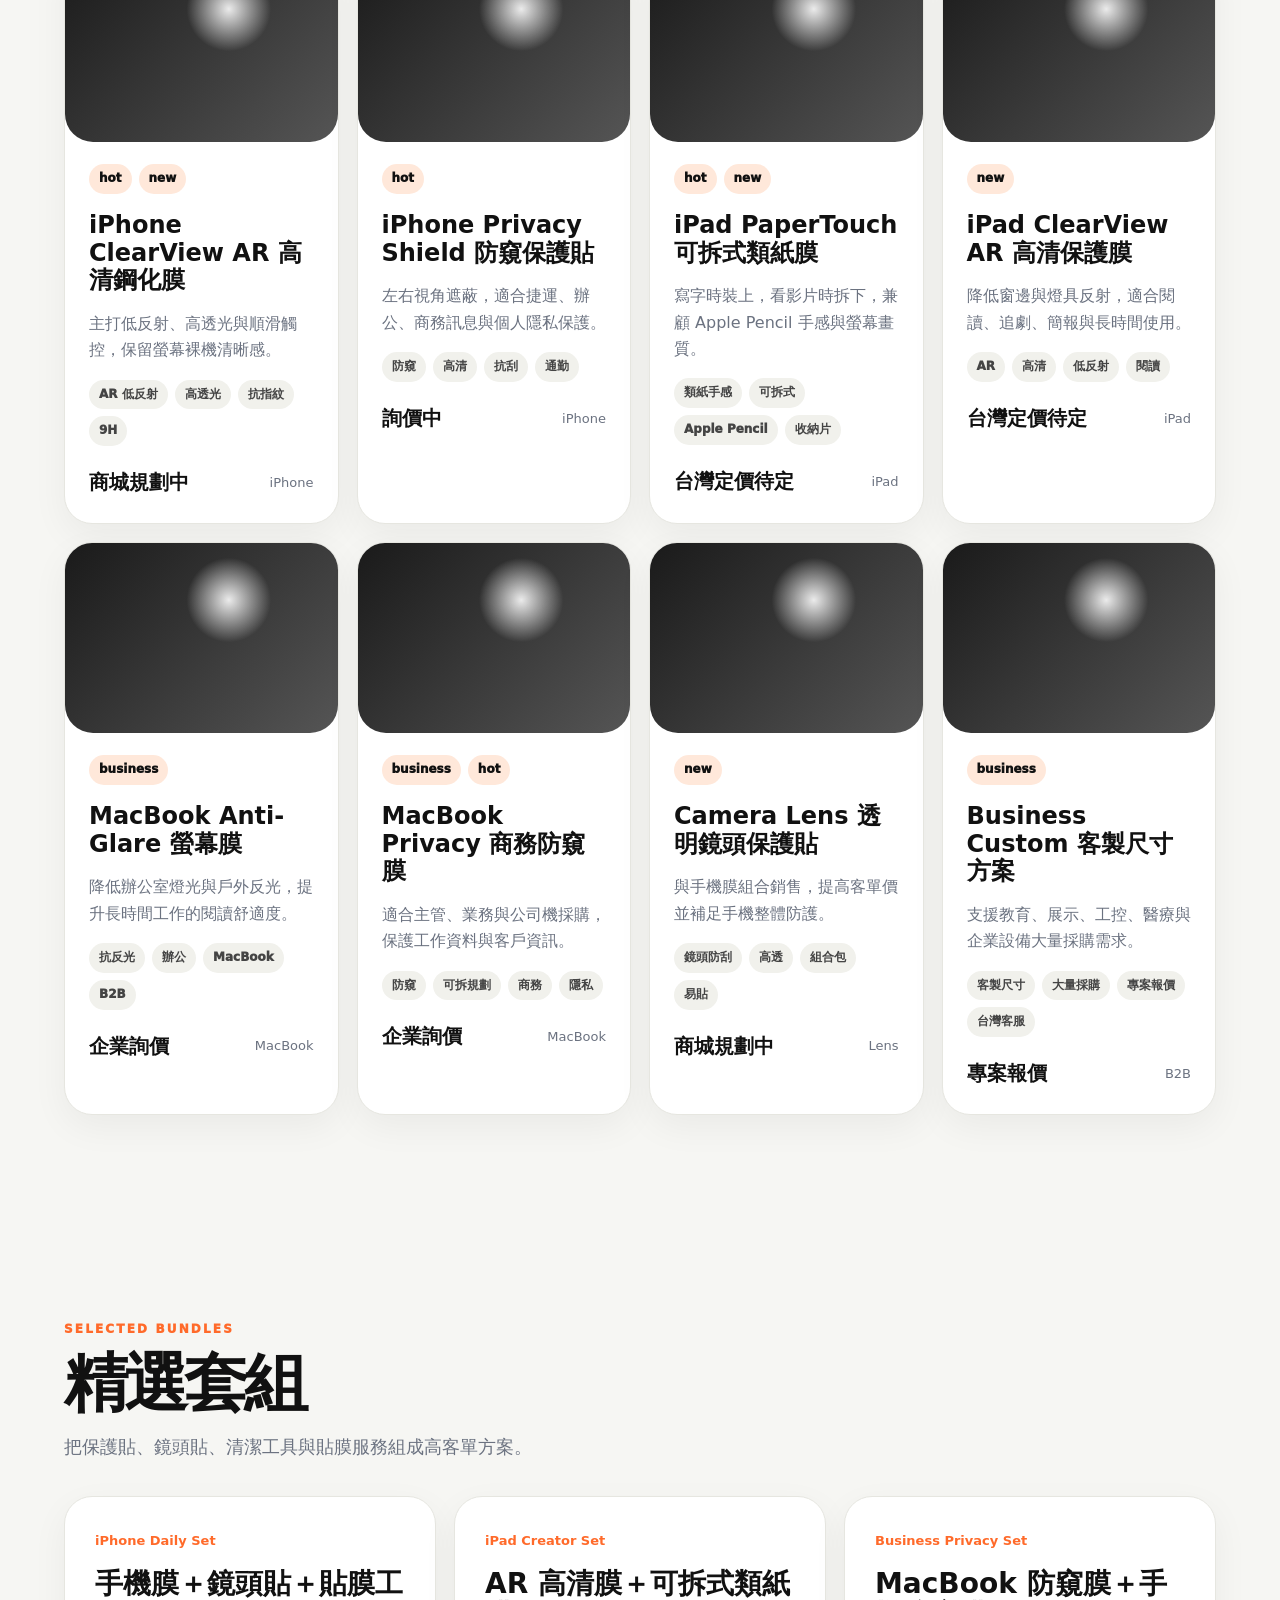
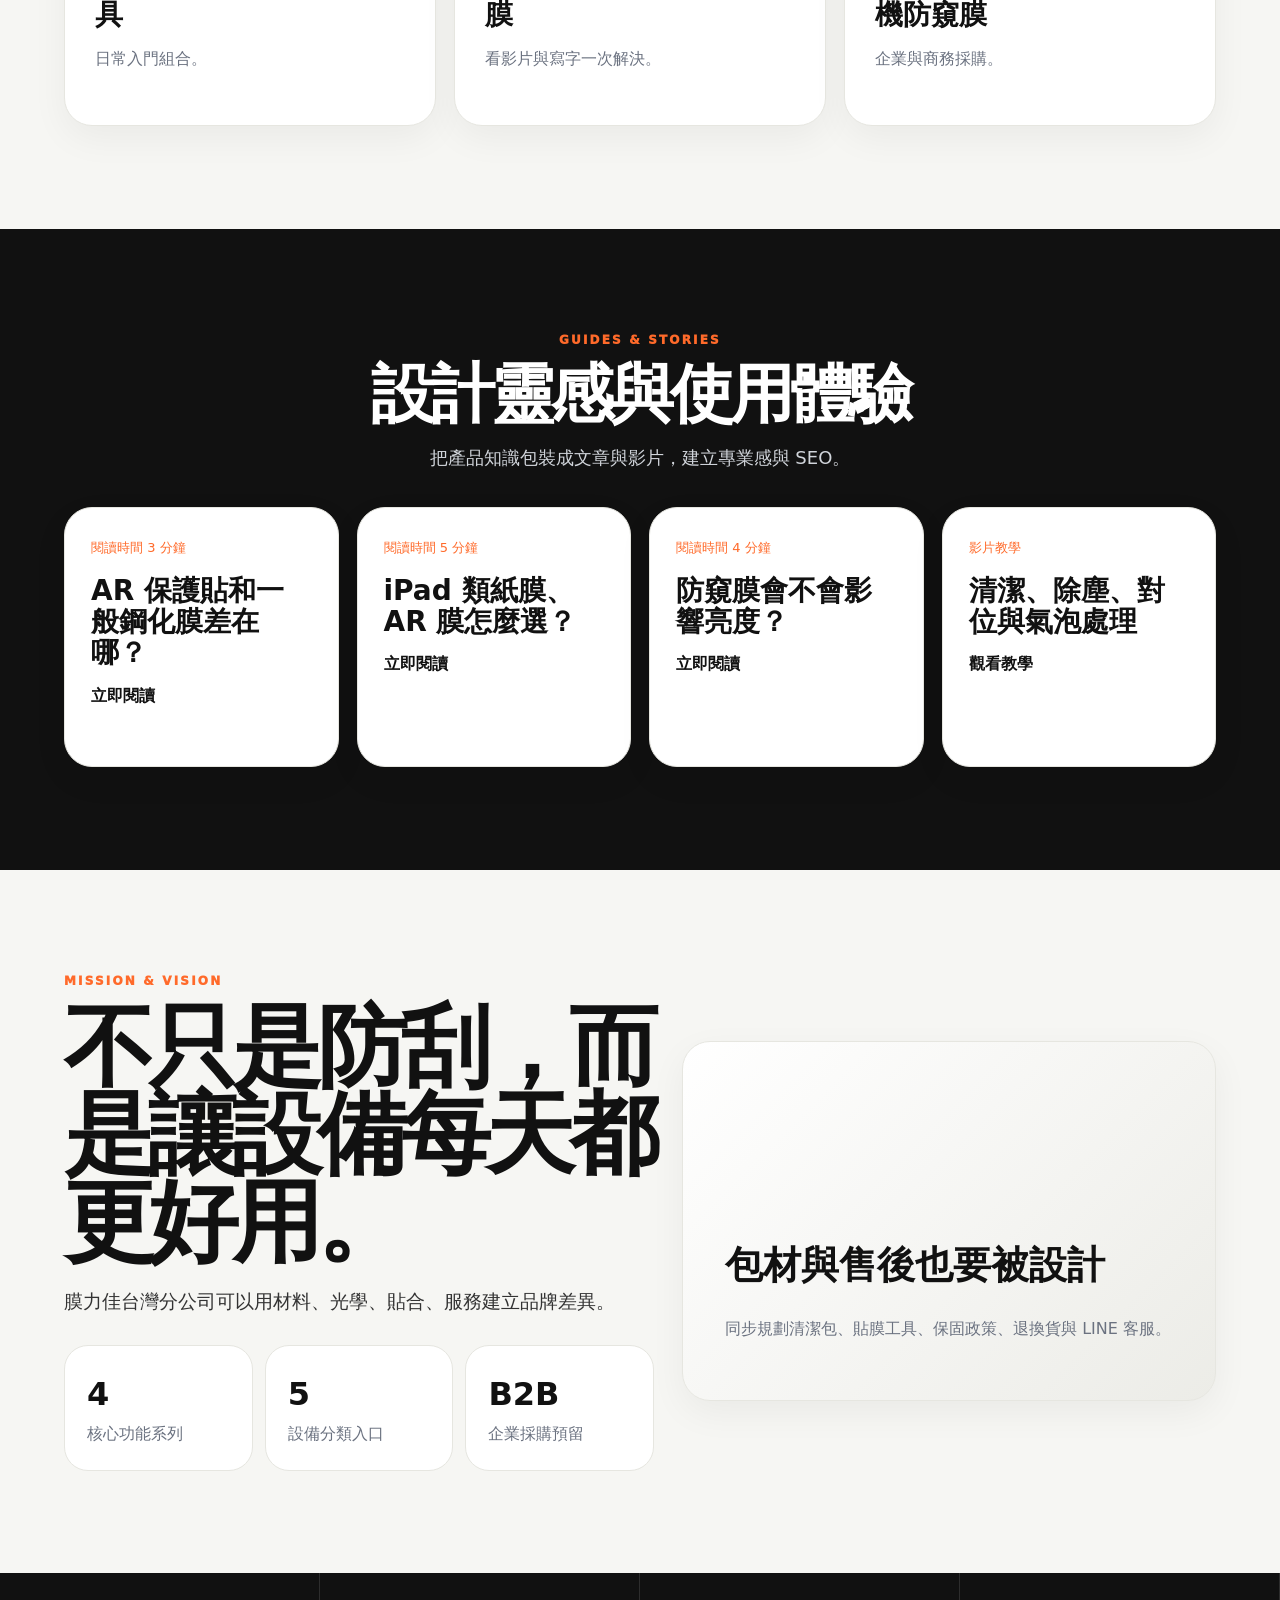
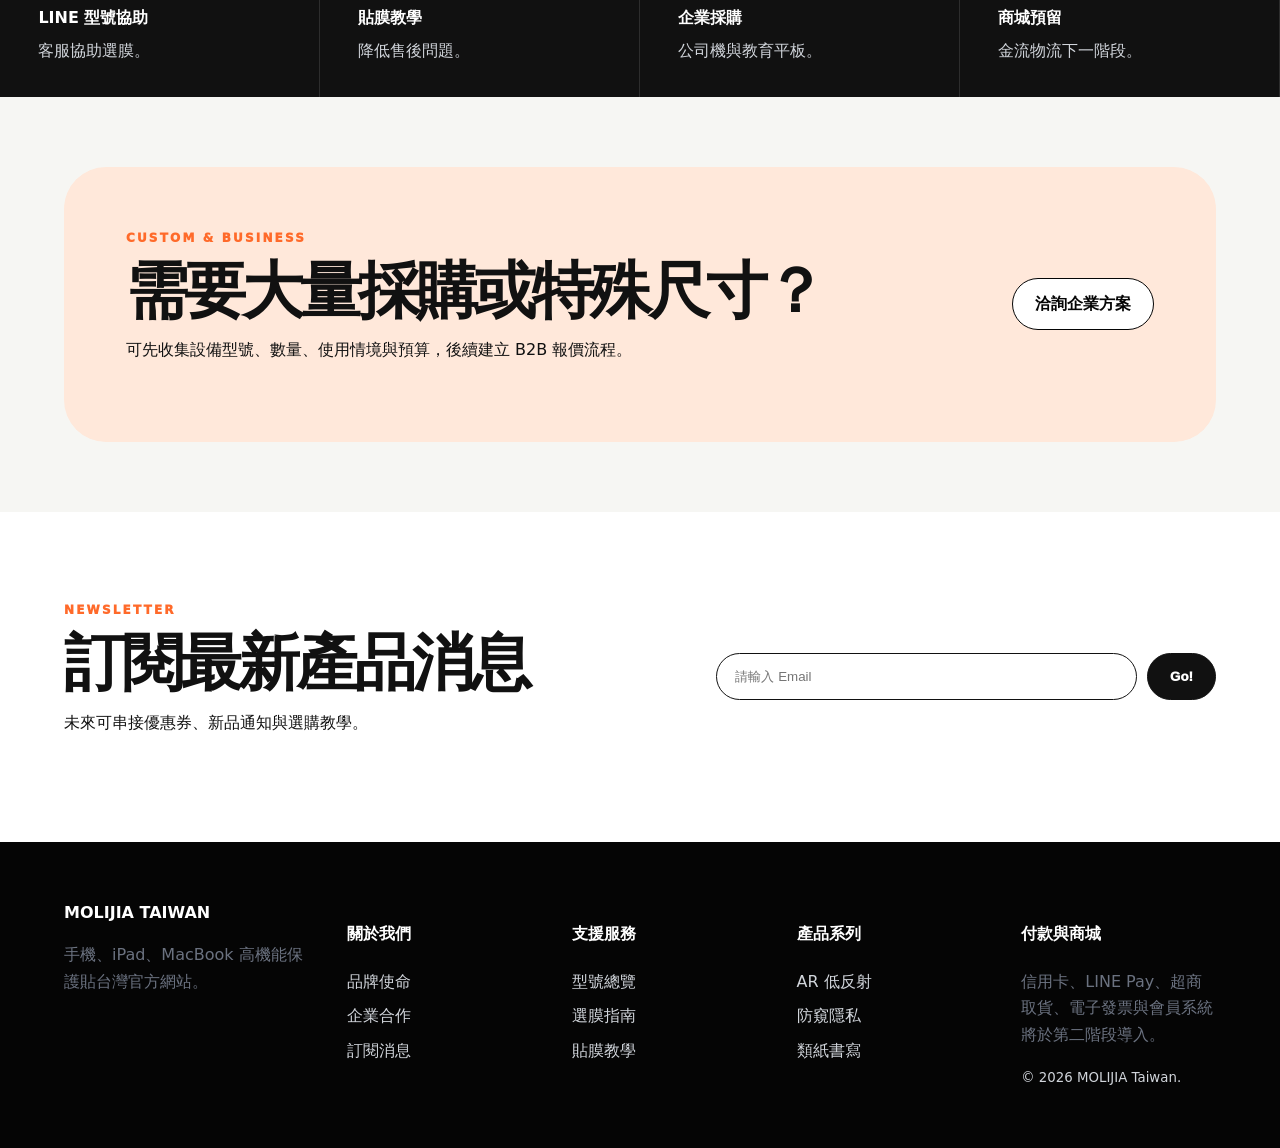
==== commit 5b7f1684: "Sync redesigned docs homepage" ====
--- a/docs/index.html
+++ b/docs/index.html
@@ -1,29 +1,36 @@
 <!doctype html>
 <html lang="zh-Hant">
 <head>
-<meta charset="utf-8" />
-<meta name="viewport" content="width=device-width, initial-scale=1" />
-<title>膜力佳台灣官方網站｜高機能保護貼</title>
-<meta name="description" content="膜力佳台灣官方網站，依設備與功能選購手機、iPad、MacBook、鏡頭與穿戴裝置保護貼。" />
-<style>
-:root{--navy:#07111f;--blue:#2563eb;--cyan:#22d3ee;--ink:#111827;--muted:#64748b;--line:#e2e8f0;--bg:#f8fafc}*{box-sizing:border-box}body{margin:0;font-family:"Noto Sans TC","PingFang TC","Microsoft JhengHei",system-ui,sans-serif;color:var(--ink);background:var(--bg);line-height:1.7}a{text-decoration:none;color:inherit}.promo{display:flex;gap:24px;justify-content:center;flex-wrap:wrap;padding:10px 18px;color:#dbeafe;background:linear-gradient(90deg,#020617,#0f172a,#1e3a8a);font-size:13px}.header{position:sticky;top:0;z-index:5;display:flex;align-items:center;justify-content:space-between;gap:24px;padding:16px clamp(18px,5vw,64px);background:rgba(255,255,255,.9);backdrop-filter:blur(16px);border-bottom:1px solid var(--line)}.brand{display:flex;align-items:center;gap:12px;font-weight:900}.mark{display:grid;place-items:center;width:42px;height:42px;border-radius:15px;color:white;background:linear-gradient(135deg,var(--navy),var(--blue))}.nav{display:flex;gap:18px;color:#334155;font-size:14px}.cart{padding:8px 14px;border:1px solid var(--line);border-radius:999px;background:white}.section{padding:clamp(64px,8vw,112px) clamp(18px,5vw,72px)}.hero{display:grid;grid-template-columns:1.1fr .9fr;gap:42px;align-items:center;min-height:680px;color:white;background:radial-gradient(circle at 75% 25%,rgba(34,211,238,.25),transparent 30%),linear-gradient(135deg,#020617,#0f172a 55%,#1e3a8a)}.eyebrow{margin:0 0 12px;color:var(--cyan);font-size:12px;font-weight:900;letter-spacing:.18em}.hero h1,.section h2{margin:0;line-height:1.08;letter-spacing:-.05em}.hero h1{font-size:clamp(42px,7vw,82px)}.lead{max-width:700px;color:#cbd5e1;font-size:clamp(17px,2vw,21px)}.actions{display:flex;gap:12px;flex-wrap:wrap;margin-top:28px}.btn{display:inline-flex;align-items:center;justify-content:center;padding:12px 20px;border-radius:999px;font-weight:900}.primary{color:white;background:linear-gradient(135deg,var(--blue),#06b6d4)}.ghost{border:1px solid rgba(255,255,255,.3);color:white}.visual{height:420px;position:relative}.device{position:absolute;border:1px solid rgba(255,255,255,.35);background:linear-gradient(145deg,rgba(255,255,255,.85),rgba(255,255,255,.15));box-shadow:0 34px 80px rgba(0,0,0,.32)}.phone{width:170px;height:340px;right:34%;top:30px;border-radius:34px;transform:rotate(-8deg)}.tablet{width:330px;height:220px;right:2%;top:145px;border-radius:30px;transform:rotate(8deg)}.tag{position:absolute;padding:10px 14px;border-radius:14px;color:#e0f2fe;border:1px solid rgba(255,255,255,.24);background:rgba(15,23,42,.42);font-weight:900}.t1{right:8%;top:38px}.t2{right:48%;top:270px}.heading{max-width:820px;margin-bottom:30px}.heading h2{font-size:clamp(32px,4vw,56px)}.heading p{color:var(--muted);font-size:18px}.grid{display:grid;gap:20px}.devices{grid-template-columns:repeat(5,1fr)}.products{grid-template-columns:repeat(4,1fr)}.three{grid-template-columns:repeat(3,1fr)}.four{grid-template-columns:repeat(4,1fr)}.card{padding:24px;border:1px solid var(--line);border-radius:26px;background:white;box-shadow:0 18px 42px rgba(15,23,42,.06)}.icon{display:grid;place-items:center;width:62px;height:62px;border-radius:22px;background:#e0f2fe;font-size:28px}.card h3{margin:18px 0 8px;font-size:22px}.card p,.card span{color:var(--muted)}.strip{display:grid;grid-template-columns:repeat(4,1fr);background:var(--navy);color:white}.strip article{padding:34px;border-right:1px solid rgba(255,255,255,.12)}.strip span{color:var(--cyan);font-weight:900}.strip p{color:#cbd5e1}.badge{display:inline-flex;margin:0 6px 8px 0;padding:6px 10px;border-radius:999px;color:#1e40af;background:#dbeafe;font-size:12px;font-weight:900}.compare{display:grid;grid-template-columns:1fr auto 1fr;gap:18px;align-items:center}.panel{min-height:290px;padding:38px;border-radius:34px;color:white}.ar{background:radial-gradient(circle at 70% 20%,rgba(34,211,238,.28),transparent 35%),linear-gradient(135deg,#0f172a,#1d4ed8)}.std{background:linear-gradient(135deg,#334155,#0f172a)}.vs{display:grid;place-items:center;width:58px;height:58px;border-radius:999px;color:white;background:var(--navy);font-weight:900}.story{background:linear-gradient(135deg,#e0f2fe,#f8fafc)}.trust{display:grid;grid-template-columns:repeat(4,1fr);background:#0f172a;color:white}.trust div{padding:28px;border-right:1px solid rgba(255,255,255,.12)}.footer{display:grid;grid-template-columns:1.2fr repeat(4,1fr);gap:28px;padding:56px clamp(18px,5vw,72px);color:#cbd5e1;background:#020617}.footer strong,.footer h4{color:white}.footer a{display:block;margin:8px 0;color:#cbd5e1}@media(max-width:1080px){.nav{display:none}.hero{grid-template-columns:1fr}.devices,.products,.four{grid-template-columns:repeat(2,1fr)}.footer{grid-template-columns:repeat(2,1fr)}}@media(max-width:720px){.header{align-items:flex-start}.hero,.devices,.products,.three,.four,.strip,.compare,.trust,.footer{grid-template-columns:1fr}.hero h1{font-size:42px}.visual{height:360px}}
-</style>
+  <meta charset="utf-8" />
+  <meta name="viewport" content="width=device-width, initial-scale=1" />
+  <title>膜力佳台灣官方網站｜高機能螢幕保護貼</title>
+  <meta name="description" content="膜力佳台灣官方網站。手機、iPad、MacBook 保護貼選購、熱銷商品、客製方案與企業採購服務。" />
+  <link rel="stylesheet" href="styles.css" />
 </head>
 <body>
-<div class="promo"><span>台灣官方網站新版架構</span><span>滿額免運 / 第二件優惠預留</span><span>企業採購與經銷合作洽詢</span></div>
-<header class="header"><a class="brand" href="#top"><span class="mark">M</span><span>膜力佳台灣<br><small>Official Taiwan</small></span></a><nav class="nav"><a href="#devices">依設備選購</a><a href="#series">功能系列</a><a href="#products">熱銷商品</a><a href="#tech">技術比較</a><a href="#learn">教學影片</a><a href="#support">客服</a></nav><a class="cart" href="#roadmap">Cart 0</a></header>
-<main id="top">
-<section class="hero section"><div><p class="eyebrow">SCREEN PROTECTION SOLUTIONS</p><h1>從手機到 MacBook，<br>用一張膜改變螢幕體驗。</h1><p class="lead">參考國際保護貼商城架構，升級成台灣官方入口：依設備、功能與使用情境選膜，下一階段銜接商城、金流、物流與售後。</p><div class="actions"><a class="btn primary" href="#devices">依設備選購</a><a class="btn ghost" href="#guide">不知道怎麼選？</a></div></div><div class="visual"><div class="device phone"></div><div class="device tablet"></div><div class="tag t1">Anti-Reflective</div><div class="tag t2">Privacy</div></div></section>
-<section class="section" id="devices"><div class="heading"><p class="eyebrow">SHOP BY DEVICE</p><h2>先選設備，再選功能。</h2><p>把國際商城常見的依設備購買轉成台灣消費者看得懂的分類。</p></div><div class="grid devices"><article class="card"><div class="icon">📱</div><h3>iPhone</h3><p>iPhone 15 / 16 / 17 系列，AR、防窺、高清鋼化與鏡頭保護貼。</p></article><article class="card"><div class="icon">✍️</div><h3>iPad</h3><p>AR 高清膜、類紙膜、可拆式類紙膜，對應追劇、筆記與繪圖。</p></article><article class="card"><div class="icon">💻</div><h3>MacBook</h3><p>MacBook Air / Pro 抗反光、防窺與螢幕保護。</p></article><article class="card"><div class="icon">⌚</div><h3>Watch</h3><p>穿戴裝置日常刮傷防護與戶外使用。</p></article><article class="card"><div class="icon">📷</div><h3>Lens</h3><p>鏡頭保護貼，適合與手機膜組合銷售。</p></article></div></section>
-<section class="strip" id="series"><article><span>01</span><h3>AR 低反射</h3><p>降低反光，保留清晰與色彩。</p></article><article><span>02</span><h3>防窺隱私</h3><p>左右視角遮蔽，適合通勤與辦公。</p></article><article><span>03</span><h3>類紙書寫</h3><p>增加筆尖摩擦感，適合 iPad 筆記。</p></article><article><span>04</span><h3>高清鋼化</h3><p>日常防刮、防爆、防指紋。</p></article></section>
-<section class="section" id="products"><div class="heading"><p class="eyebrow">NEW ARRIVALS / HOT SALES</p><h2>商品陳列改為商城型架構。</h2></div><div class="grid products"><article class="card"><span class="badge">hot</span><span class="badge">new</span><h3>iPhone AR 防窺保護貼</h3><p>180° 防窺搭配 AR 低反射，適合通勤、商務與高頻社群使用。</p></article><article class="card"><span class="badge">hot</span><h3>iPhone 高清 AR 鋼化膜</h3><p>戶外少反光、畫面清晰與 9H 日常防刮。</p></article><article class="card"><span class="badge">new</span><h3>iPad AR 高清保護膜</h3><p>保留螢幕清晰度，同時降低燈光與窗邊反射。</p></article><article class="card"><span class="badge">business</span><h3>MacBook 防窺螢幕膜</h3><p>適合商務簡報、咖啡廳工作與企業採購。</p></article></div></section>
-<section class="section" id="tech"><div class="heading"><p class="eyebrow">THE DIFFERENCE IS A FILM AWAY</p><h2>用比較圖說清楚：為什麼不是隨便一張膜。</h2></div><div class="compare"><div class="panel ar"><p class="eyebrow">AR / Anti-Glare</p><h3>清晰觀看</h3><p>降低日光、室內燈具與玻璃反射，適合追劇、戶外與長時間工作。</p></div><div class="vs">VS</div><div class="panel std"><p class="eyebrow">Standard Film</p><h3>反光模糊</h3><p>一般膜只提供基礎防刮，強光下容易干擾視線。</p></div></div><div class="grid three" style="margin-top:22px"><article class="card"><h3>光學技術</h3><p>以清晰度、透光率、霧度與反射控制溝通產品價值。</p></article><article class="card"><h3>品質測試</h3><p>材料、裁切、公差、貼合工具與包裝都影響官方信任。</p></article><article class="card"><h3>客製能力</h3><p>可延伸企業設備、教育單位、通路商與特殊尺寸。</p></article></div></section>
-<section class="section" id="guide"><div class="heading"><p class="eyebrow">SELECTION GUIDE</p><h2>使用情境選膜。</h2></div><div class="grid four"><article class="card"><h3>通勤怕被偷看</h3><p>選防窺隱私膜。</p></article><article class="card"><h3>戶外常看不清楚</h3><p>選 AR 低反射膜。</p></article><article class="card"><h3>iPad 寫筆記</h3><p>選類紙膜或可拆式類紙膜。</p></article><article class="card"><h3>基礎防摔防刮</h3><p>選高清鋼化膜。</p></article></div></section>
-<section class="section story"><div class="card"><p class="eyebrow">OUR STORY</p><h2>台灣分公司官網定位：產品教育＋官方信任＋未來商城。</h2><p>第一版先建立品牌、分類、技術與售後信任；第二階段再加入價格、庫存、結帳、物流與發票。</p></div></section>
-<section class="section" id="learn"><div class="heading"><p class="eyebrow">LEARN VIDEOS</p><h2>教學影片是降低客服成本的關鍵。</h2></div><div class="grid four"><article class="card"><h3>AR 膜安裝教學</h3><p>除塵、對位與氣泡處理。</p></article><article class="card"><h3>四層貼合結構</h3><p>離型膜、定位層、保護層與功能層。</p></article><article class="card"><h3>防窺展示</h3><p>正面清晰、側面遮蔽。</p></article><article class="card"><h3>AR 高透光展示</h3><p>反光、清晰度與色偏比較。</p></article></div></section>
-<section class="trust" id="support"><div><strong>台灣客服</strong><br><span>LINE / Email 洽詢</span></div><div><strong>安全付款</strong><br><span>第二階段導入金流</span></div><div><strong>售後保固</strong><br><span>退換貨規則規劃中</span></div><div><strong>滿額免運</strong><br><span>商城活動預留</span></div></section>
-<section class="section" id="roadmap"><div class="heading"><p class="eyebrow">ECOMMERCE ROADMAP</p><h2>商城下一階段功能。</h2></div><div class="grid three"><article class="card"><h3>Phase 1 官方網站</h3><p>品牌、產品、選膜指南、客服導流。</p></article><article class="card"><h3>Phase 2 輕商城</h3><p>購物車、結帳、訂單、物流、優惠碼。</p></article><article class="card"><h3>Phase 3 B2B / 經銷</h3><p>企業採購、通路價格、批量訂單、客製尺寸。</p></article></div></section>
-</main>
-<footer class="footer"><div><strong>膜力佳台灣</strong><p>手機、iPad、MacBook 與更多螢幕設備的高機能保護貼官方入口。</p></div><div><h4>Support</h4><a href="#guide">選膜指南</a><a href="#learn">貼膜教學</a><a href="#support">客服支援</a></div><div><h4>Company</h4><a href="#top">關於我們</a><a href="#tech">技術與品質</a><a href="#roadmap">商城路線圖</a></div><div><h4>Resource</h4><a href="#tech">AR 技術</a><a href="#series">功能系列</a><a href="#devices">依設備選購</a></div><div><h4>Business</h4><a href="mailto:buzzdesign2023@gmail.com">聯絡台灣窗口</a></div></footer>
+  <div class="topline" id="top"><span>台灣官方網站｜第一版品牌官網</span><span>滿額免運、組合套裝、企業採購規劃中</span><span>LINE 客服協助你選對型號</span></div>
+  <header class="site-header">
+    <a class="brand" href="#top"><span class="brand-mark">M</span><span><strong>MOLIJIA TAIWAN</strong><small>SCREEN PROTECTION LAB</small></span></a>
+    <nav class="main-nav">
+      <div class="nav-item"><a href="#devices">產品與型號</a><div class="mega"><a href="#devices"><b>iPhone</b><span>AR、防窺、高清鋼化、鏡頭貼</span></a><a href="#devices"><b>iPad</b><span>AR 高清、類紙、可拆式類紙</span></a><a href="#devices"><b>MacBook</b><span>抗反光、防窺、工作螢幕膜</span></a><a href="#business"><b>企業客製</b><span>教育、商務、展示機、大量採購</span></a></div></div>
+      <a href="#series">設計系列</a><a href="#products">熱銷精選</a><a href="#learn">選膜指南</a><a href="#story">關於我們</a><a href="#support">支援服務</a>
+    </nav>
+    <div class="header-actions"><a href="#newsletter">訂閱</a><a class="cart" href="#products">Cart 0</a></div>
+  </header>
+  <main>
+    <section class="hero"><div class="hero-copy"><p class="kicker">CLEAR TOUCH. BETTER PROTECTION.</p><h1>讓螢幕保持裸機感，<br />也保有真正的保護力。</h1><p class="hero-text">以高端手機配件品牌的官網語言重新設計：大面積留白、黑白高對比、乾淨商品卡、型號導購、設計故事與完整支援服務。</p><div class="hero-actions"><a class="btn dark" href="#devices">選擇你的設備</a><a class="btn light" href="#products">查看熱銷精選</a></div></div><div class="hero-stage"><div class="glass glass-phone"></div><div class="glass glass-tablet"></div><span class="float-tag tag-a">Anti-Reflective</span><span class="float-tag tag-b">Privacy</span><span class="float-tag tag-c">Paperlike</span></div></section>
+    <section class="device-section" id="devices"><div class="section-head"><p class="kicker">PRODUCTS & MODELS</p><h2>產品與型號</h2><p>先選設備，再選功能。把「不知道該買哪一張膜」變成清楚的購買路徑。</p></div><div class="device-grid" id="deviceGrid"></div></section>
+    <section class="feature-hero"><div><p class="kicker">FEATURED PRODUCT</p><h2>ClearView AR｜重新定義高清保護貼</h2><p>主打低反射、高透光、抗指紋與順滑觸控，適合手機、平板、筆電長時間觀看與辦公。</p><a class="btn dark" href="#products">查看系列商品</a></div><div class="feature-visual"><div class="ring"></div><div class="product-slab"></div></div></section>
+    <section class="series-section" id="series"><div class="section-head center"><p class="kicker">DESIGN SERIES</p><h2>設計系列</h2><p>不只用規格分類，也用使用情境包裝產品。</p></div><div class="series-grid"><article><span>01</span><h3>ClearView AR</h3><p>低反射、高清、高透光。</p></article><article><span>02</span><h3>Privacy Shield</h3><p>通勤與辦公隱私保護。</p></article><article><span>03</span><h3>PaperTouch</h3><p>iPad 書寫與繪圖手感。</p></article><article><span>04</span><h3>Business Custom</h3><p>企業採購與特殊尺寸。</p></article></div></section>
+    <section class="products-section" id="products"><div class="section-head split"><div><p class="kicker">HOT SALES</p><h2>熱銷精選</h2><p>以商城卡片設計呈現商品，未來可直接加上價格、庫存與加入購物車。</p></div><div class="filter-tabs"><button class="tab active" data-filter="all">全部</button><button class="tab" data-filter="new">新品</button><button class="tab" data-filter="hot">熱銷</button><button class="tab" data-filter="business">企業</button></div></div><div class="product-grid" id="productGrid"></div></section>
+    <section class="bundle-section"><div class="section-head"><p class="kicker">SELECTED BUNDLES</p><h2>精選套組</h2><p>把保護貼、鏡頭貼、清潔工具與貼膜服務組成高客單方案。</p></div><div class="bundle-grid"><article><b>iPhone Daily Set</b><h3>手機膜＋鏡頭貼＋貼膜工具</h3><p>日常入門組合。</p></article><article><b>iPad Creator Set</b><h3>AR 高清膜＋可拆式類紙膜</h3><p>看影片與寫字一次解決。</p></article><article><b>Business Privacy Set</b><h3>MacBook 防窺膜＋手機防窺膜</h3><p>企業與商務採購。</p></article></div></section>
+    <section class="learn-section" id="learn"><div class="section-head center"><p class="kicker">GUIDES & STORIES</p><h2>設計靈感與使用體驗</h2><p>把產品知識包裝成文章與影片，建立專業感與 SEO。</p></div><div class="article-grid"><article><span>閱讀時間 3 分鐘</span><h3>AR 保護貼和一般鋼化膜差在哪？</h3><a href="#support">立即閱讀</a></article><article><span>閱讀時間 5 分鐘</span><h3>iPad 類紙膜、AR 膜怎麼選？</h3><a href="#support">立即閱讀</a></article><article><span>閱讀時間 4 分鐘</span><h3>防窺膜會不會影響亮度？</h3><a href="#support">立即閱讀</a></article><article><span>影片教學</span><h3>清潔、除塵、對位與氣泡處理</h3><a href="#support">觀看教學</a></article></div></section>
+    <section class="impact-section" id="story"><div class="impact-copy"><p class="kicker">MISSION & VISION</p><h2>不只是防刮，而是讓設備每天都更好用。</h2><p>膜力佳台灣分公司可以用材料、光學、貼合、服務建立品牌差異。</p><div class="stats"><div><strong>4</strong><span>核心功能系列</span></div><div><strong>5</strong><span>設備分類入口</span></div><div><strong>B2B</strong><span>企業採購預留</span></div></div></div><div class="impact-card"><h3>包材與售後也要被設計</h3><p>同步規劃清潔包、貼膜工具、保固政策、退換貨與 LINE 客服。</p></div></section>
+    <section class="support-strip" id="support"><div><strong>LINE 型號協助</strong><span>客服協助選膜。</span></div><div><strong>貼膜教學</strong><span>降低售後問題。</span></div><div><strong>企業採購</strong><span>公司機與教育平板。</span></div><div><strong>商城預留</strong><span>金流物流下一階段。</span></div></section>
+    <section class="business-cta" id="business"><div><p class="kicker">CUSTOM & BUSINESS</p><h2>需要大量採購或特殊尺寸？</h2><p>可先收集設備型號、數量、使用情境與預算，後續建立 B2B 報價流程。</p></div><a class="btn light" href="mailto:buzzdesign2023@gmail.com">洽詢企業方案</a></section>
+    <section class="newsletter" id="newsletter"><div><p class="kicker">NEWSLETTER</p><h2>訂閱最新產品消息</h2><p>未來可串接優惠券、新品通知與選購教學。</p></div><form><input type="email" placeholder="請輸入 Email" aria-label="Email" /><button type="button">Go!</button></form></section>
+  </main>
+  <footer class="site-footer"><div><strong>MOLIJIA TAIWAN</strong><p>手機、iPad、MacBook 高機能保護貼台灣官方網站。</p></div><div><h4>關於我們</h4><a href="#story">品牌使命</a><a href="#business">企業合作</a><a href="#newsletter">訂閱消息</a></div><div><h4>支援服務</h4><a href="#devices">型號總覽</a><a href="#learn">選膜指南</a><a href="#support">貼膜教學</a></div><div><h4>產品系列</h4><a href="#series">AR 低反射</a><a href="#series">防窺隱私</a><a href="#series">類紙書寫</a></div><div><h4>付款與商城</h4><p>信用卡、LINE Pay、超商取貨、電子發票與會員系統將於第二階段導入。</p><small>© 2026 MOLIJIA Taiwan.</small></div></footer>
+  <script src="products.js"></script>
 </body>
-</html>
+</html>
--- a/docs/styles.css
+++ b/docs/styles.css
@@ -0,0 +1,38 @@
+:root{
+  --black:#050505;
+  --ink:#111111;
+  --muted:#6b7280;
+  --paper:#f6f6f3;
+  --line:#e6e6e0;
+  --white:#ffffff;
+  --accent:#ff6a2a;
+  --accent-2:#ffe8da;
+  --shadow:0 22px 70px rgba(0,0,0,.10);
+  --radius:28px;
+}
+*{box-sizing:border-box}
+html{scroll-behavior:smooth}
+body{margin:0;font-family:Inter,"Noto Sans TC","PingFang TC","Microsoft JhengHei",system-ui,-apple-system,sans-serif;color:var(--ink);background:var(--paper);line-height:1.65}
+a{color:inherit;text-decoration:none}
+.topline{display:flex;justify-content:center;gap:28px;flex-wrap:wrap;padding:10px 20px;color:#fff;background:var(--black);font-size:13px}
+.site-header{position:sticky;top:0;z-index:20;display:flex;align-items:center;justify-content:space-between;gap:24px;padding:18px clamp(18px,4vw,60px);background:rgba(246,246,243,.92);backdrop-filter:blur(18px);border-bottom:1px solid rgba(0,0,0,.08)}
+.brand{display:flex;align-items:center;gap:12px;min-width:max-content}
+.brand-mark{display:grid;place-items:center;width:44px;height:44px;border:2px solid var(--black);border-radius:999px;font-weight:1000}
+.brand strong{display:block;letter-spacing:.08em;font-size:14px}.brand small{display:block;color:var(--muted);font-size:10px;letter-spacing:.16em}
+.main-nav{display:flex;align-items:center;justify-content:center;gap:28px;flex:1;font-size:14px;font-weight:800}.main-nav>a,.nav-item>a{padding:16px 0}.nav-item{position:relative}
+.mega{position:absolute;top:100%;left:50%;transform:translate(-50%,12px);display:grid;grid-template-columns:repeat(4,1fr);gap:14px;width:min(920px,92vw);padding:20px;border:1px solid var(--line);border-radius:26px;background:rgba(255,255,255,.96);box-shadow:var(--shadow);opacity:0;pointer-events:none;transition:.2s}.nav-item:hover .mega,.nav-item:focus-within .mega{opacity:1;pointer-events:auto;transform:translate(-50%,0)}.mega a{padding:18px;border-radius:20px;background:#f8f8f6}.mega b,.mega span{display:block}.mega span{margin-top:6px;color:var(--muted);font-size:13px}
+.header-actions{display:flex;align-items:center;gap:16px;font-size:14px;font-weight:800}.cart{padding:8px 15px;border:1px solid var(--black);border-radius:999px;background:var(--white)}
+.kicker{margin:0 0 12px;color:var(--accent);font-size:12px;font-weight:1000;letter-spacing:.18em;text-transform:uppercase}.hero{display:grid;grid-template-columns:minmax(0,1.05fr) minmax(360px,.95fr);gap:44px;align-items:center;min-height:760px;padding:clamp(70px,9vw,126px) clamp(18px,5vw,76px);background:linear-gradient(180deg,#f6f6f3 0%,#fff 100%)}
+.hero-copy h1,.section-head h2,.feature-hero h2,.impact-copy h2,.business-cta h2,.newsletter h2{margin:0;line-height:.98;letter-spacing:-.065em;font-size:clamp(44px,7vw,94px)}.hero-text{max-width:680px;margin:26px 0 0;color:#333;font-size:clamp(17px,2vw,21px)}.hero-actions{display:flex;flex-wrap:wrap;gap:12px;margin-top:34px}.btn{display:inline-flex;align-items:center;justify-content:center;min-height:48px;padding:12px 22px;border-radius:999px;border:1px solid var(--black);font-weight:1000;cursor:pointer;transition:.18s}.btn.dark{color:#fff;background:var(--black)}.btn.light{color:var(--black);background:var(--white)}.btn:hover{transform:translateY(-2px)}
+.hero-stage{position:relative;min-height:540px;border-radius:40px;background:radial-gradient(circle at 70% 25%,#fff 0 16%,transparent 17%),linear-gradient(135deg,#111,#3a3a3a);overflow:hidden;box-shadow:var(--shadow)}.glass{position:absolute;border:1px solid rgba(255,255,255,.55);background:linear-gradient(145deg,rgba(255,255,255,.78),rgba(255,255,255,.12));box-shadow:0 34px 80px rgba(0,0,0,.32)}.glass-phone{width:170px;height:350px;left:17%;top:84px;border-radius:36px;transform:rotate(-8deg)}.glass-tablet{width:360px;height:250px;right:7%;bottom:70px;border-radius:34px;transform:rotate(7deg)}.float-tag{position:absolute;padding:10px 14px;border-radius:999px;color:#111;background:#fff;font-weight:1000;font-size:13px}.tag-a{right:8%;top:72px}.tag-b{left:10%;bottom:78px}.tag-c{right:24%;bottom:38px}
+.device-section,.products-section,.bundle-section,.learn-section,.series-section{padding:clamp(70px,8vw,116px) clamp(18px,5vw,76px)}.section-head{max-width:800px;margin-bottom:34px}.section-head.center{text-align:center;margin-left:auto;margin-right:auto}.section-head.split{display:flex;align-items:end;justify-content:space-between;gap:24px;max-width:none}.section-head h2{font-size:clamp(34px,5vw,72px)}.section-head p:not(.kicker){color:var(--muted);font-size:18px}
+.device-grid,.product-grid,.bundle-grid,.article-grid,.series-grid{display:grid;gap:18px}.device-grid{grid-template-columns:repeat(4,1fr)}.device-card,.product-card,.bundle-grid article,.article-grid article,.series-grid article,.impact-card{border:1px solid var(--line);border-radius:var(--radius);background:var(--white);box-shadow:0 12px 36px rgba(0,0,0,.05)}.device-card{padding:26px;min-height:245px;display:flex;flex-direction:column;justify-content:space-between}.device-icon{display:grid;place-items:center;width:64px;height:64px;border-radius:999px;color:#fff;background:var(--black);font-size:28px}.device-card h3,.product-card h3{font-size:24px;line-height:1.15;margin:18px 0 8px}.device-card p,.product-card p,.bundle-grid p,.article-grid span,.impact-card p,.site-footer p{color:var(--muted)}.device-card a{margin-top:12px;font-weight:1000}
+.feature-hero{display:grid;grid-template-columns:1.05fr .95fr;gap:36px;align-items:center;margin:0 clamp(18px,5vw,76px);padding:clamp(34px,5vw,64px);border-radius:42px;color:#fff;background:#0a0a0a;overflow:hidden}.feature-hero p:not(.kicker){max-width:640px;color:#e5e7eb;font-size:18px}.feature-visual{position:relative;min-height:360px}.ring{position:absolute;inset:12%;border:1px solid rgba(255,255,255,.24);border-radius:999px}.product-slab{position:absolute;left:22%;right:8%;top:18%;bottom:13%;border-radius:38px;background:linear-gradient(145deg,rgba(255,255,255,.82),rgba(255,255,255,.08));transform:rotate(-8deg)}
+.series-section{background:#fff}.series-grid{grid-template-columns:repeat(4,1fr)}.series-grid article{padding:30px;min-height:280px;color:#fff;background:#111}.series-grid article:nth-child(even){color:#111;background:#f1f1ec}.series-grid span{display:inline-flex;margin-bottom:54px;color:var(--accent);font-weight:1000}.filter-tabs{display:flex;flex-wrap:wrap;gap:9px}.tab{padding:10px 16px;border:1px solid #111;border-radius:999px;background:#fff;font-weight:1000;cursor:pointer}.tab.active{color:#fff;background:#111}
+.product-grid{grid-template-columns:repeat(4,1fr)}.product-card{position:relative;overflow:hidden;padding:24px}.product-card:before{content:"";display:block;height:190px;margin:-24px -24px 22px;background:radial-gradient(circle at 60% 30%,rgba(255,255,255,.9),transparent 20%),linear-gradient(135deg,#1a1a1a,#555);border-radius:0 0 28px 28px}.badge-row,.feature-row{display:flex;gap:7px;flex-wrap:wrap}.badge,.feature{display:inline-flex;padding:5px 10px;border-radius:999px;font-size:12px;font-weight:1000}.badge{color:#111;background:var(--accent-2)}.feature{color:#444;background:#f1f1ec}.price-row{display:flex;justify-content:space-between;align-items:center;margin-top:20px}.price{font-weight:1000;font-size:20px}.status{color:var(--muted);font-size:13px}
+.bundle-grid{grid-template-columns:repeat(3,1fr)}.bundle-grid article{padding:30px;min-height:230px;background:#fff}.bundle-grid b,.article-grid span{color:var(--accent);font-size:13px}.bundle-grid h3,.article-grid h3{font-size:28px;line-height:1.12;margin:14px 0}.learn-section{background:#111;color:#fff}.learn-section .section-head p:not(.kicker){color:#d1d5db}.article-grid{grid-template-columns:repeat(4,1fr)}.article-grid article{padding:26px;min-height:260px;color:#111}.article-grid a{font-weight:1000}
+.impact-section{display:grid;grid-template-columns:1.05fr .95fr;gap:28px;align-items:center;padding:clamp(70px,8vw,116px) clamp(18px,5vw,76px)}.impact-copy p:not(.kicker){max-width:700px;font-size:19px;color:#333}.stats{display:grid;grid-template-columns:repeat(3,1fr);gap:12px;margin-top:28px}.stats div{padding:22px;border:1px solid var(--line);border-radius:24px;background:#fff}.stats strong,.stats span{display:block}.stats strong{font-size:32px}.stats span{color:var(--muted)}.impact-card{padding:42px;min-height:360px;display:flex;flex-direction:column;justify-content:end;background:linear-gradient(135deg,#fff,#ecece7)}.impact-card h3{font-size:38px;line-height:1;margin:0 0 16px}
+.support-strip{display:grid;grid-template-columns:repeat(4,1fr);color:#fff;background:#111}.support-strip div{padding:32px clamp(18px,3vw,44px);border-right:1px solid rgba(255,255,255,.12)}.support-strip strong,.support-strip span{display:block}.support-strip span{margin-top:7px;color:#d1d5db}.business-cta{display:flex;align-items:center;justify-content:space-between;gap:28px;margin:70px clamp(18px,5vw,76px);padding:clamp(34px,5vw,62px);border-radius:42px;background:var(--accent-2)}.business-cta h2,.newsletter h2{font-size:clamp(34px,5vw,62px)}.newsletter{display:grid;grid-template-columns:1fr .8fr;gap:28px;align-items:center;padding:clamp(58px,7vw,90px) clamp(18px,5vw,76px);background:#fff}.newsletter form{display:flex;gap:10px}.newsletter input{width:100%;padding:15px 18px;border:1px solid #111;border-radius:999px;background:#fff}.newsletter button{padding:0 22px;border:1px solid #111;border-radius:999px;color:#fff;background:#111;font-weight:1000}
+.site-footer{display:grid;grid-template-columns:1.3fr repeat(4,1fr);gap:30px;padding:58px clamp(18px,5vw,76px);color:#d1d5db;background:#050505}.site-footer strong,.site-footer h4{color:#fff}.site-footer a{display:block;margin:8px 0;color:#d1d5db}
+@media(max-width:1120px){.main-nav{display:none}.hero,.feature-hero,.impact-section,.newsletter{grid-template-columns:1fr}.device-grid,.product-grid,.article-grid,.series-grid{grid-template-columns:repeat(2,1fr)}.site-footer{grid-template-columns:repeat(2,1fr)}}
+@media(max-width:720px){.topline{justify-content:flex-start}.header-actions{display:none}.hero{padding-top:46px}.hero-copy h1{font-size:44px}.hero-stage{min-height:420px}.device-grid,.product-grid,.bundle-grid,.article-grid,.series-grid,.support-strip,.stats,.site-footer{grid-template-columns:1fr}.section-head.split,.business-cta{display:block}.filter-tabs{margin-top:20px}}
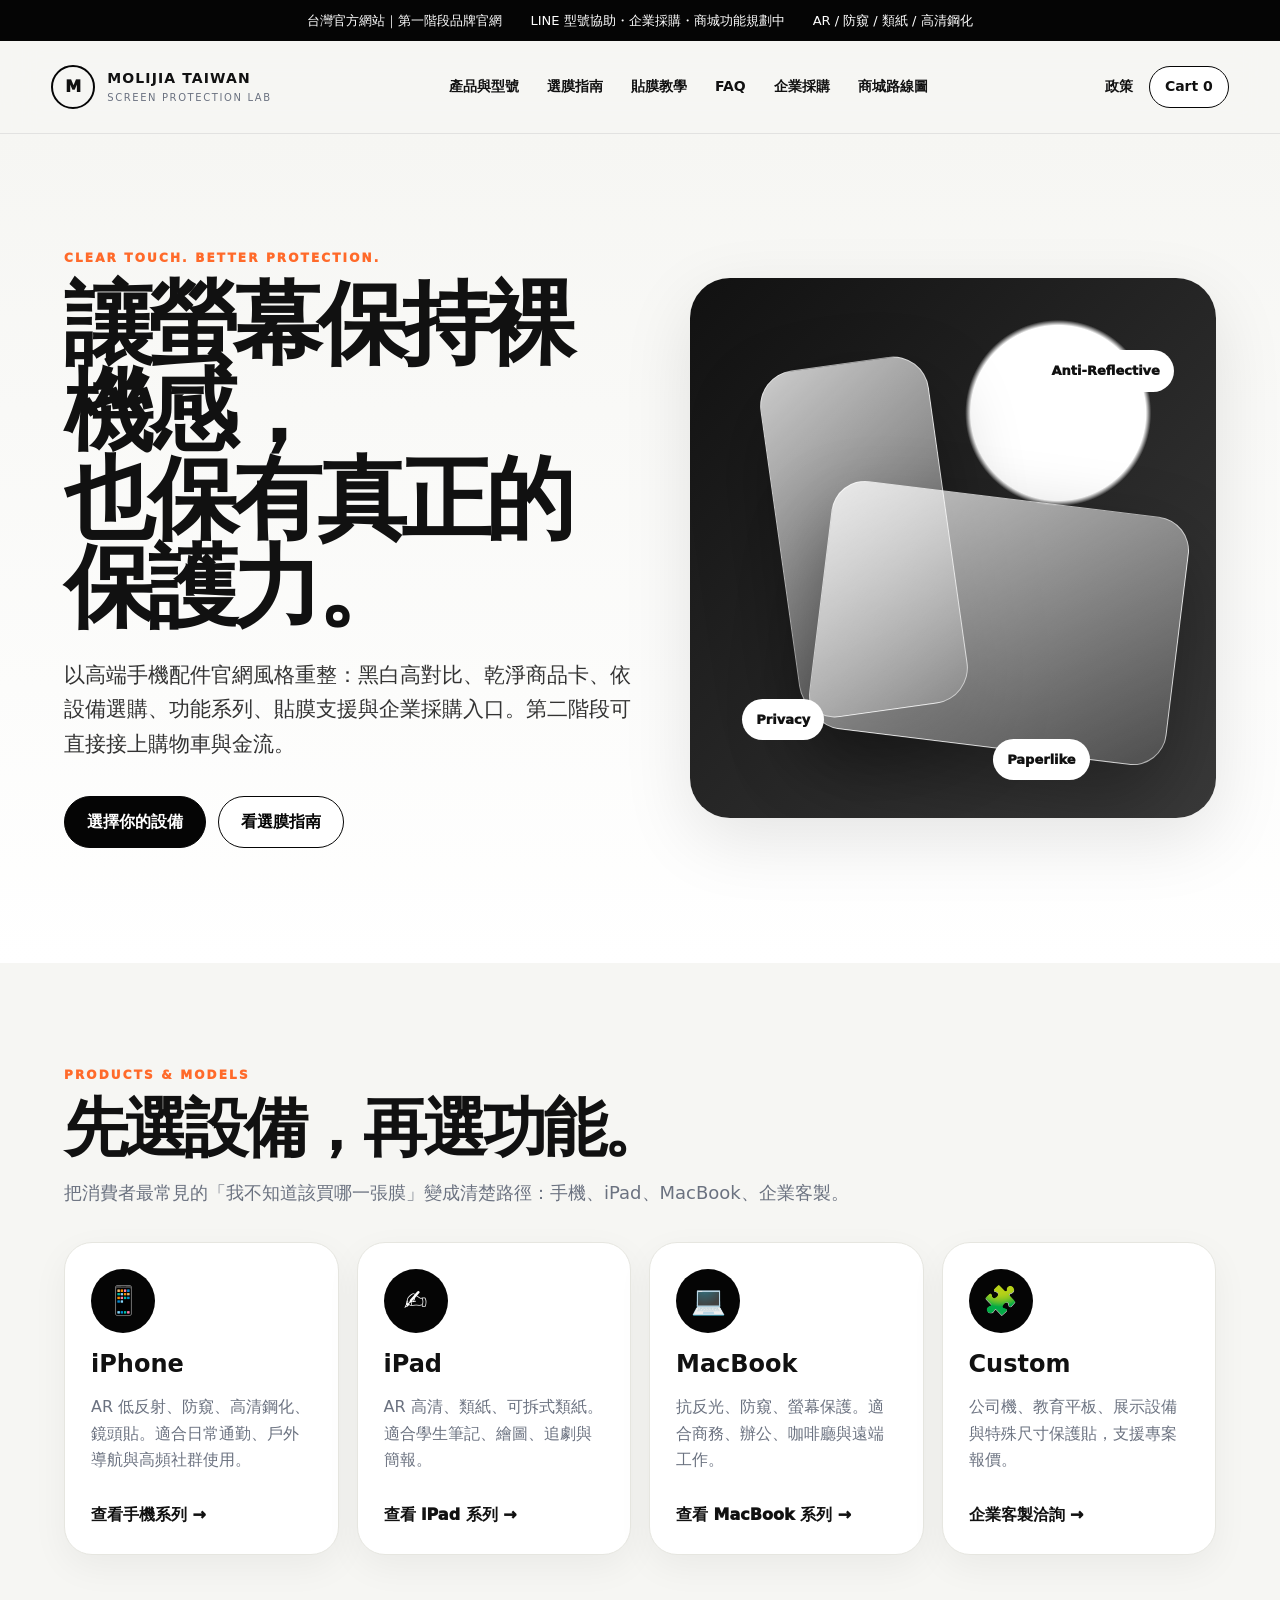
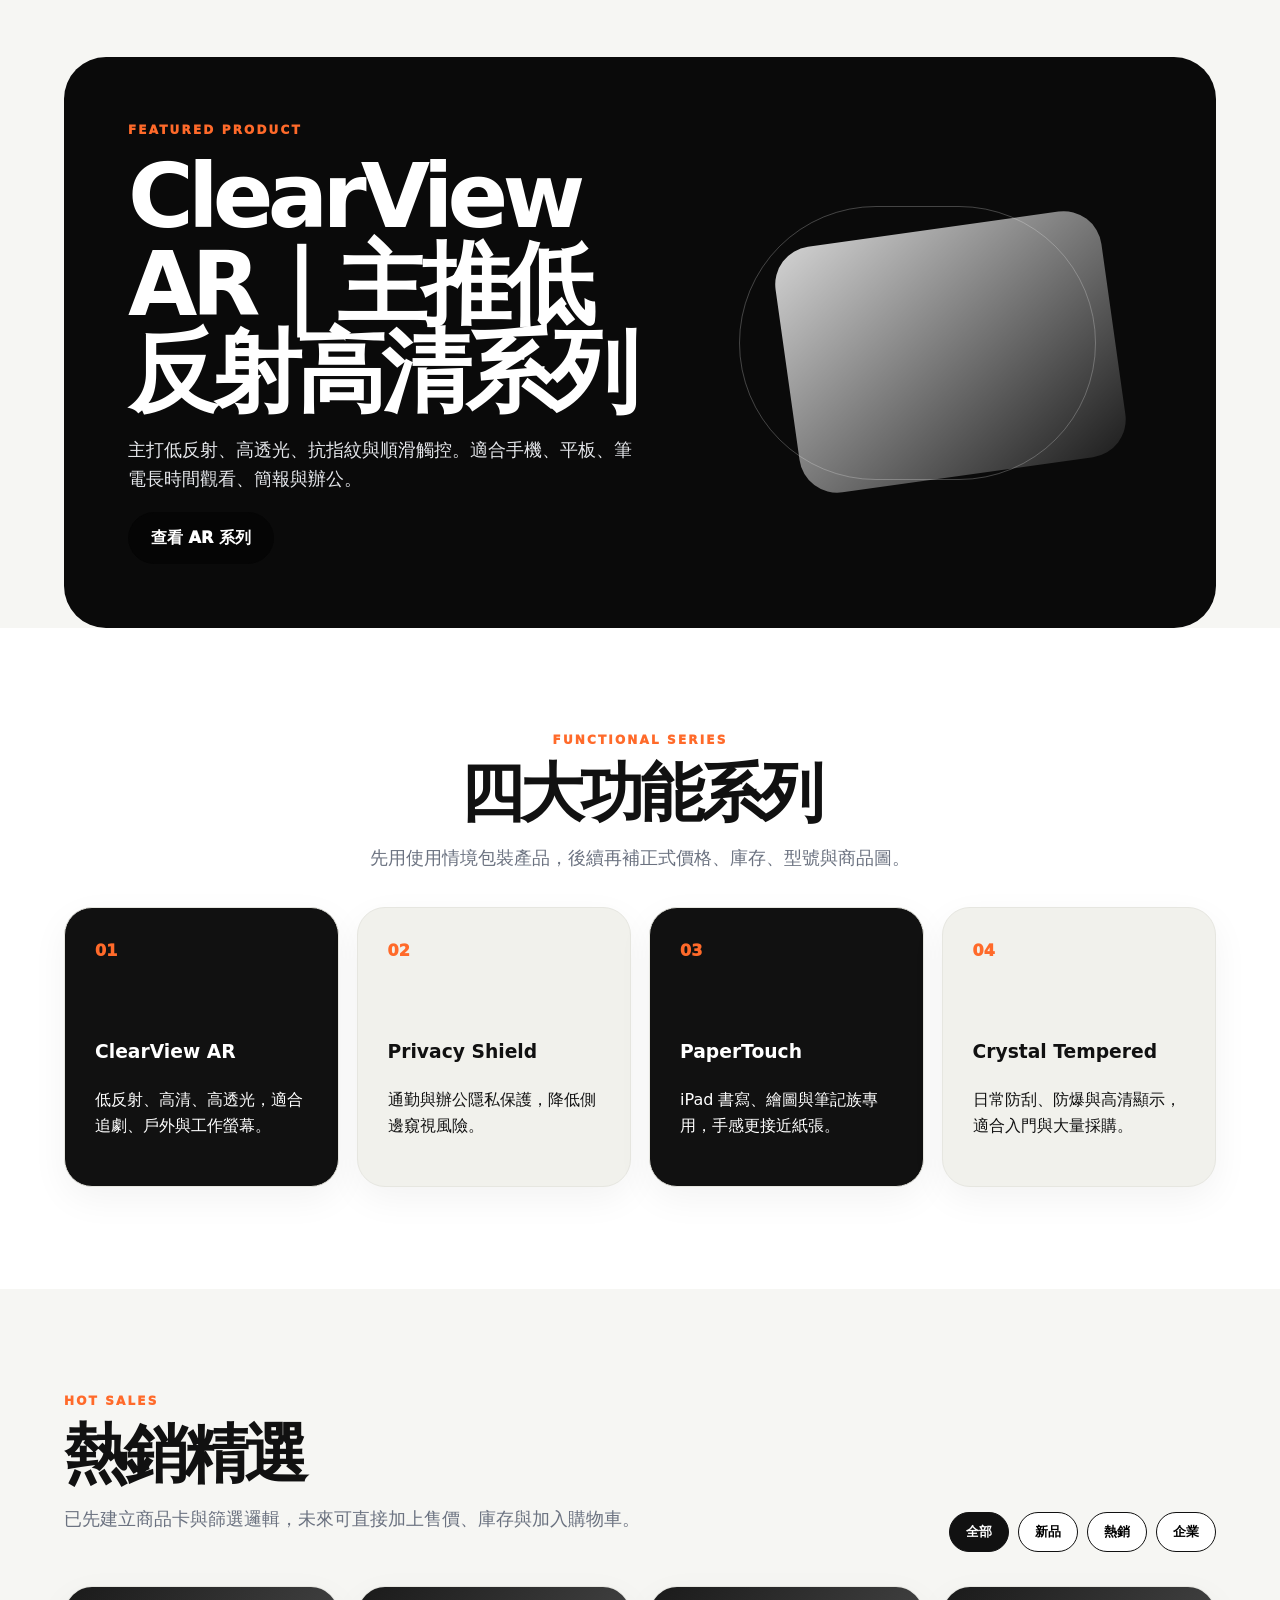
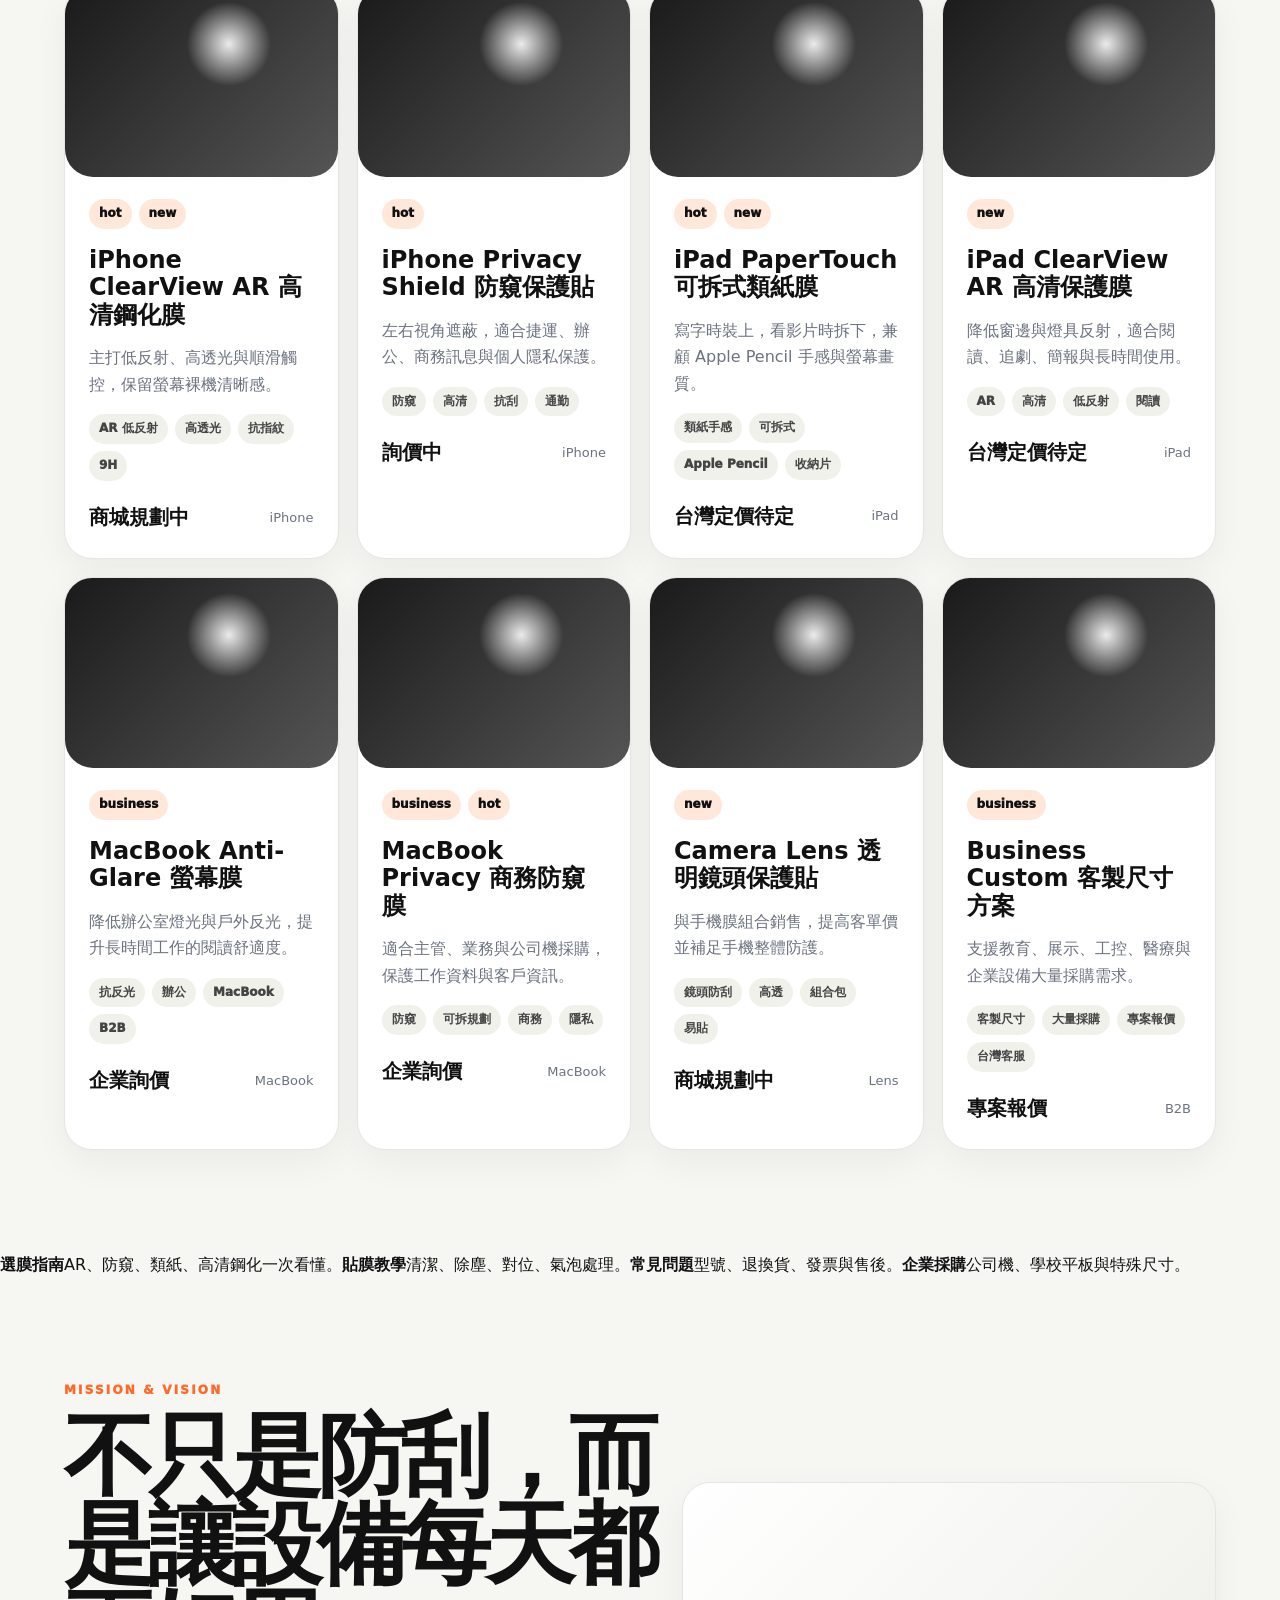
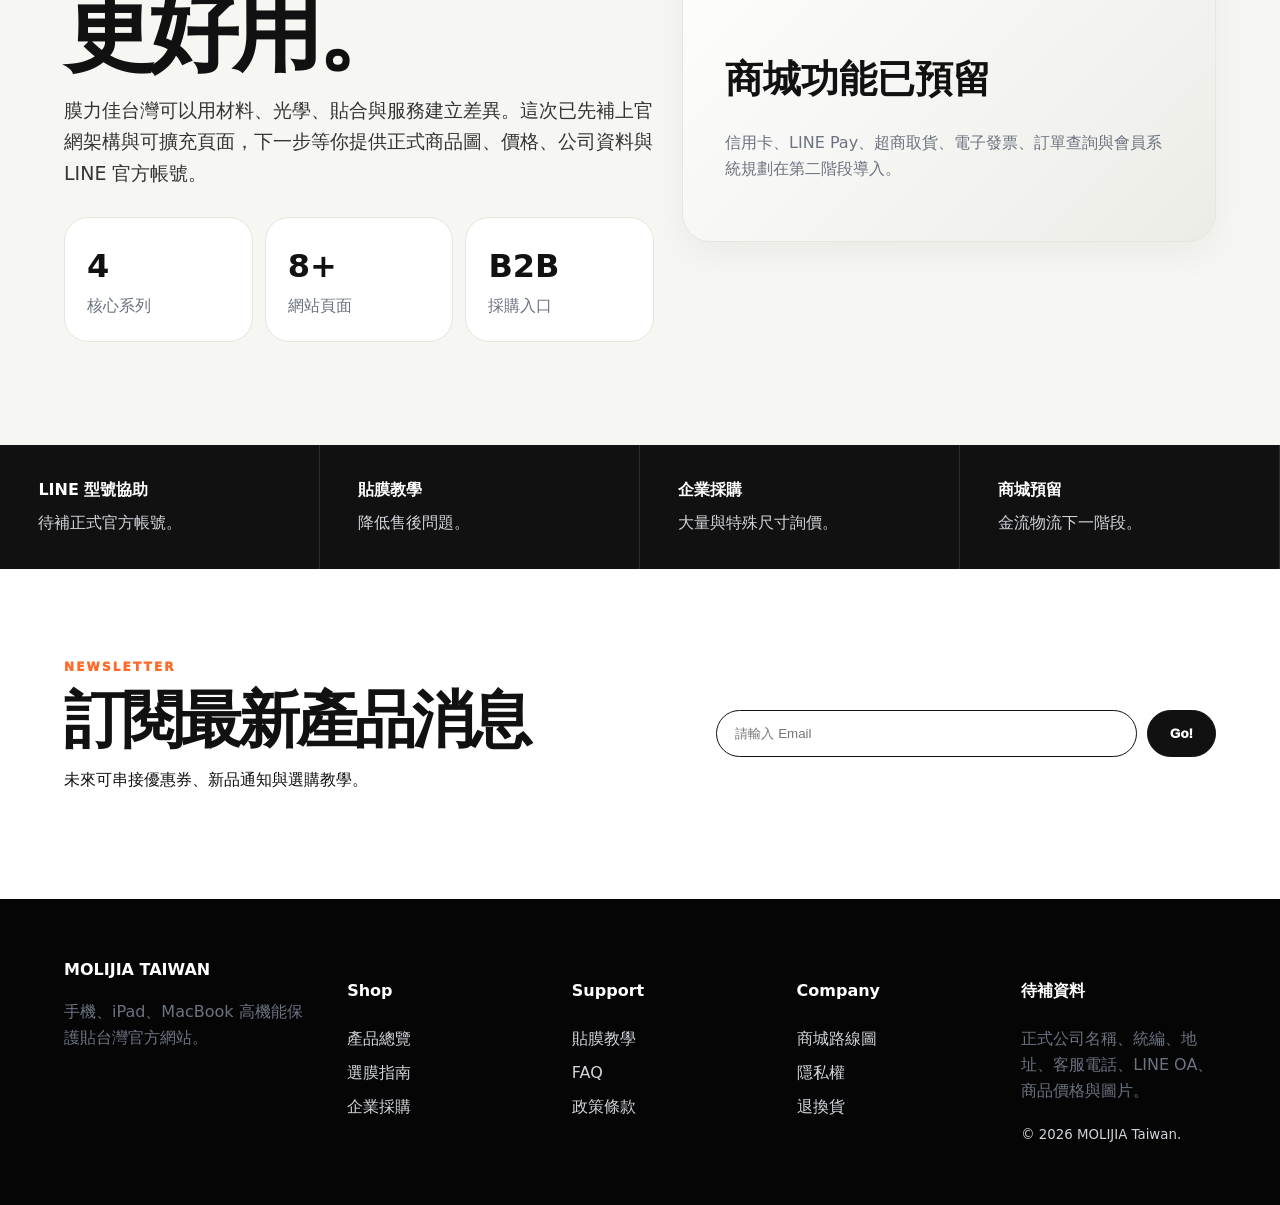
==== commit 26be95ff: "Expand official site homepage structure" ====
--- a/docs/index.html
+++ b/docs/index.html
@@ -1,36 +1,42 @@
 <!doctype html>
-<html lang="zh-Hant">
+<html lang='zh-Hant'>
 <head>
-  <meta charset="utf-8" />
-  <meta name="viewport" content="width=device-width, initial-scale=1" />
-  <title>膜力佳台灣官方網站｜高機能螢幕保護貼</title>
-  <meta name="description" content="膜力佳台灣官方網站。手機、iPad、MacBook 保護貼選購、熱銷商品、客製方案與企業採購服務。" />
-  <link rel="stylesheet" href="styles.css" />
+  <meta charset='utf-8' />
+  <meta name='viewport' content='width=device-width, initial-scale=1' />
+  <title>膜力佳台灣官方網站｜手機・iPad・MacBook 高機能保護貼</title>
+  <meta name='description' content='膜力佳台灣官方網站，提供 iPhone、iPad、MacBook 保護貼選購指南、AR 低反射、防窺、類紙膜、企業採購與未來商城服務。' />
+  <meta property='og:title' content='膜力佳台灣｜高機能螢幕保護貼官方網站' />
+  <meta property='og:description' content='先選設備，再選功能。手機、平板、電腦保護貼的台灣官方選購入口。' />
+  <meta property='og:type' content='website' />
+  <link rel='canonical' href='https://leojung0823.github.io/molijia-tw-official/' />
+  <link rel='stylesheet' href='styles.css' />
+  <link rel='stylesheet' href='pages.css' />
 </head>
 <body>
-  <div class="topline" id="top"><span>台灣官方網站｜第一版品牌官網</span><span>滿額免運、組合套裝、企業採購規劃中</span><span>LINE 客服協助你選對型號</span></div>
-  <header class="site-header">
-    <a class="brand" href="#top"><span class="brand-mark">M</span><span><strong>MOLIJIA TAIWAN</strong><small>SCREEN PROTECTION LAB</small></span></a>
-    <nav class="main-nav">
-      <div class="nav-item"><a href="#devices">產品與型號</a><div class="mega"><a href="#devices"><b>iPhone</b><span>AR、防窺、高清鋼化、鏡頭貼</span></a><a href="#devices"><b>iPad</b><span>AR 高清、類紙、可拆式類紙</span></a><a href="#devices"><b>MacBook</b><span>抗反光、防窺、工作螢幕膜</span></a><a href="#business"><b>企業客製</b><span>教育、商務、展示機、大量採購</span></a></div></div>
-      <a href="#series">設計系列</a><a href="#products">熱銷精選</a><a href="#learn">選膜指南</a><a href="#story">關於我們</a><a href="#support">支援服務</a>
+  <div class='topline' id='top'><span>台灣官方網站｜第一階段品牌官網</span><span>LINE 型號協助・企業採購・商城功能規劃中</span><span>AR / 防窺 / 類紙 / 高清鋼化</span></div>
+  <header class='site-header'>
+    <a class='brand' href='index.html' aria-label='膜力佳台灣首頁'><span class='brand-mark'>M</span><span><strong>MOLIJIA TAIWAN</strong><small>SCREEN PROTECTION LAB</small></span></a>
+    <nav class='main-nav' aria-label='主選單'>
+      <div class='nav-item'><a href='product-catalog.html'>產品與型號</a><div class='mega'><a href='product-catalog.html#iphone'><b>iPhone</b><span>AR、防窺、高清鋼化、鏡頭貼</span></a><a href='product-catalog.html#ipad'><b>iPad</b><span>AR 高清、類紙、可拆式類紙</span></a><a href='product-catalog.html#macbook'><b>MacBook</b><span>抗反光、防窺、工作螢幕膜</span></a><a href='business.html'><b>企業採購</b><span>公司機、教育平板、特殊尺寸</span></a></div></div>
+      <a href='guide.html'>選膜指南</a><a href='tutorial.html'>貼膜教學</a><a href='faq.html'>FAQ</a><a href='business.html'>企業採購</a><a href='roadmap.html'>商城路線圖</a>
     </nav>
-    <div class="header-actions"><a href="#newsletter">訂閱</a><a class="cart" href="#products">Cart 0</a></div>
+    <div class='header-actions'><a href='policies.html'>政策</a><a class='cart' href='product-catalog.html'>Cart 0</a></div>
   </header>
   <main>
-    <section class="hero"><div class="hero-copy"><p class="kicker">CLEAR TOUCH. BETTER PROTECTION.</p><h1>讓螢幕保持裸機感，<br />也保有真正的保護力。</h1><p class="hero-text">以高端手機配件品牌的官網語言重新設計：大面積留白、黑白高對比、乾淨商品卡、型號導購、設計故事與完整支援服務。</p><div class="hero-actions"><a class="btn dark" href="#devices">選擇你的設備</a><a class="btn light" href="#products">查看熱銷精選</a></div></div><div class="hero-stage"><div class="glass glass-phone"></div><div class="glass glass-tablet"></div><span class="float-tag tag-a">Anti-Reflective</span><span class="float-tag tag-b">Privacy</span><span class="float-tag tag-c">Paperlike</span></div></section>
-    <section class="device-section" id="devices"><div class="section-head"><p class="kicker">PRODUCTS & MODELS</p><h2>產品與型號</h2><p>先選設備，再選功能。把「不知道該買哪一張膜」變成清楚的購買路徑。</p></div><div class="device-grid" id="deviceGrid"></div></section>
-    <section class="feature-hero"><div><p class="kicker">FEATURED PRODUCT</p><h2>ClearView AR｜重新定義高清保護貼</h2><p>主打低反射、高透光、抗指紋與順滑觸控，適合手機、平板、筆電長時間觀看與辦公。</p><a class="btn dark" href="#products">查看系列商品</a></div><div class="feature-visual"><div class="ring"></div><div class="product-slab"></div></div></section>
-    <section class="series-section" id="series"><div class="section-head center"><p class="kicker">DESIGN SERIES</p><h2>設計系列</h2><p>不只用規格分類，也用使用情境包裝產品。</p></div><div class="series-grid"><article><span>01</span><h3>ClearView AR</h3><p>低反射、高清、高透光。</p></article><article><span>02</span><h3>Privacy Shield</h3><p>通勤與辦公隱私保護。</p></article><article><span>03</span><h3>PaperTouch</h3><p>iPad 書寫與繪圖手感。</p></article><article><span>04</span><h3>Business Custom</h3><p>企業採購與特殊尺寸。</p></article></div></section>
-    <section class="products-section" id="products"><div class="section-head split"><div><p class="kicker">HOT SALES</p><h2>熱銷精選</h2><p>以商城卡片設計呈現商品，未來可直接加上價格、庫存與加入購物車。</p></div><div class="filter-tabs"><button class="tab active" data-filter="all">全部</button><button class="tab" data-filter="new">新品</button><button class="tab" data-filter="hot">熱銷</button><button class="tab" data-filter="business">企業</button></div></div><div class="product-grid" id="productGrid"></div></section>
-    <section class="bundle-section"><div class="section-head"><p class="kicker">SELECTED BUNDLES</p><h2>精選套組</h2><p>把保護貼、鏡頭貼、清潔工具與貼膜服務組成高客單方案。</p></div><div class="bundle-grid"><article><b>iPhone Daily Set</b><h3>手機膜＋鏡頭貼＋貼膜工具</h3><p>日常入門組合。</p></article><article><b>iPad Creator Set</b><h3>AR 高清膜＋可拆式類紙膜</h3><p>看影片與寫字一次解決。</p></article><article><b>Business Privacy Set</b><h3>MacBook 防窺膜＋手機防窺膜</h3><p>企業與商務採購。</p></article></div></section>
-    <section class="learn-section" id="learn"><div class="section-head center"><p class="kicker">GUIDES & STORIES</p><h2>設計靈感與使用體驗</h2><p>把產品知識包裝成文章與影片，建立專業感與 SEO。</p></div><div class="article-grid"><article><span>閱讀時間 3 分鐘</span><h3>AR 保護貼和一般鋼化膜差在哪？</h3><a href="#support">立即閱讀</a></article><article><span>閱讀時間 5 分鐘</span><h3>iPad 類紙膜、AR 膜怎麼選？</h3><a href="#support">立即閱讀</a></article><article><span>閱讀時間 4 分鐘</span><h3>防窺膜會不會影響亮度？</h3><a href="#support">立即閱讀</a></article><article><span>影片教學</span><h3>清潔、除塵、對位與氣泡處理</h3><a href="#support">觀看教學</a></article></div></section>
-    <section class="impact-section" id="story"><div class="impact-copy"><p class="kicker">MISSION & VISION</p><h2>不只是防刮，而是讓設備每天都更好用。</h2><p>膜力佳台灣分公司可以用材料、光學、貼合、服務建立品牌差異。</p><div class="stats"><div><strong>4</strong><span>核心功能系列</span></div><div><strong>5</strong><span>設備分類入口</span></div><div><strong>B2B</strong><span>企業採購預留</span></div></div></div><div class="impact-card"><h3>包材與售後也要被設計</h3><p>同步規劃清潔包、貼膜工具、保固政策、退換貨與 LINE 客服。</p></div></section>
-    <section class="support-strip" id="support"><div><strong>LINE 型號協助</strong><span>客服協助選膜。</span></div><div><strong>貼膜教學</strong><span>降低售後問題。</span></div><div><strong>企業採購</strong><span>公司機與教育平板。</span></div><div><strong>商城預留</strong><span>金流物流下一階段。</span></div></section>
-    <section class="business-cta" id="business"><div><p class="kicker">CUSTOM & BUSINESS</p><h2>需要大量採購或特殊尺寸？</h2><p>可先收集設備型號、數量、使用情境與預算，後續建立 B2B 報價流程。</p></div><a class="btn light" href="mailto:buzzdesign2023@gmail.com">洽詢企業方案</a></section>
-    <section class="newsletter" id="newsletter"><div><p class="kicker">NEWSLETTER</p><h2>訂閱最新產品消息</h2><p>未來可串接優惠券、新品通知與選購教學。</p></div><form><input type="email" placeholder="請輸入 Email" aria-label="Email" /><button type="button">Go!</button></form></section>
+    <section class='hero'>
+      <div class='hero-copy'><p class='kicker'>CLEAR TOUCH. BETTER PROTECTION.</p><h1>讓螢幕保持裸機感，<br />也保有真正的保護力。</h1><p class='hero-text'>以高端手機配件官網風格重整：黑白高對比、乾淨商品卡、依設備選購、功能系列、貼膜支援與企業採購入口。第二階段可直接接上購物車與金流。</p><div class='hero-actions'><a class='btn dark' href='product-catalog.html'>選擇你的設備</a><a class='btn light' href='guide.html'>看選膜指南</a></div></div>
+      <div class='hero-stage' aria-label='保護貼產品視覺'><div class='glass glass-phone'></div><div class='glass glass-tablet'></div><span class='float-tag tag-a'>Anti-Reflective</span><span class='float-tag tag-b'>Privacy</span><span class='float-tag tag-c'>Paperlike</span></div>
+    </section>
+    <section class='device-section' id='devices'><div class='section-head'><p class='kicker'>PRODUCTS & MODELS</p><h2>先選設備，再選功能。</h2><p>把消費者最常見的「我不知道該買哪一張膜」變成清楚路徑：手機、iPad、MacBook、企業客製。</p></div><div class='device-grid' id='deviceGrid'></div></section>
+    <section class='feature-hero'><div><p class='kicker'>FEATURED PRODUCT</p><h2>ClearView AR｜主推低反射高清系列</h2><p>主打低反射、高透光、抗指紋與順滑觸控。適合手機、平板、筆電長時間觀看、簡報與辦公。</p><a class='btn dark' href='product-catalog.html#ar'>查看 AR 系列</a></div><div class='feature-visual'><div class='ring'></div><div class='product-slab'></div></div></section>
+    <section class='series-section' id='series'><div class='section-head center'><p class='kicker'>FUNCTIONAL SERIES</p><h2>四大功能系列</h2><p>先用使用情境包裝產品，後續再補正式價格、庫存、型號與商品圖。</p></div><div class='series-grid'><article><span>01</span><h3>ClearView AR</h3><p>低反射、高清、高透光，適合追劇、戶外與工作螢幕。</p></article><article><span>02</span><h3>Privacy Shield</h3><p>通勤與辦公隱私保護，降低側邊窺視風險。</p></article><article><span>03</span><h3>PaperTouch</h3><p>iPad 書寫、繪圖與筆記族專用，手感更接近紙張。</p></article><article><span>04</span><h3>Crystal Tempered</h3><p>日常防刮、防爆與高清顯示，適合入門與大量採購。</p></article></div></section>
+    <section class='products-section' id='products'><div class='section-head split'><div><p class='kicker'>HOT SALES</p><h2>熱銷精選</h2><p>已先建立商品卡與篩選邏輯，未來可直接加上售價、庫存與加入購物車。</p></div><div class='filter-tabs' aria-label='商品篩選'><button class='tab active' data-filter='all'>全部</button><button class='tab' data-filter='new'>新品</button><button class='tab' data-filter='hot'>熱銷</button><button class='tab' data-filter='business'>企業</button></div></div><div class='product-grid' id='productGrid'></div></section>
+    <section class='link-panels'><a href='guide.html'><b>選膜指南</b><span>AR、防窺、類紙、高清鋼化一次看懂。</span></a><a href='tutorial.html'><b>貼膜教學</b><span>清潔、除塵、對位、氣泡處理。</span></a><a href='faq.html'><b>常見問題</b><span>型號、退換貨、發票與售後。</span></a><a href='business.html'><b>企業採購</b><span>公司機、學校平板與特殊尺寸。</span></a></section>
+    <section class='impact-section' id='story'><div class='impact-copy'><p class='kicker'>MISSION & VISION</p><h2>不只是防刮，而是讓設備每天都更好用。</h2><p>膜力佳台灣可以用材料、光學、貼合與服務建立差異。這次已先補上官網架構與可擴充頁面，下一步等你提供正式商品圖、價格、公司資料與 LINE 官方帳號。</p><div class='stats'><div><strong>4</strong><span>核心系列</span></div><div><strong>8+</strong><span>網站頁面</span></div><div><strong>B2B</strong><span>採購入口</span></div></div></div><div class='impact-card'><h3>商城功能已預留</h3><p>信用卡、LINE Pay、超商取貨、電子發票、訂單查詢與會員系統規劃在第二階段導入。</p></div></section>
+    <section class='support-strip' id='support'><div><strong>LINE 型號協助</strong><span>待補正式官方帳號。</span></div><div><strong>貼膜教學</strong><span>降低售後問題。</span></div><div><strong>企業採購</strong><span>大量與特殊尺寸詢價。</span></div><div><strong>商城預留</strong><span>金流物流下一階段。</span></div></section>
+    <section class='newsletter' id='newsletter'><div><p class='kicker'>NEWSLETTER</p><h2>訂閱最新產品消息</h2><p>未來可串接優惠券、新品通知與選購教學。</p></div><form><input type='email' placeholder='請輸入 Email' aria-label='Email' /><button type='button'>Go!</button></form></section>
   </main>
-  <footer class="site-footer"><div><strong>MOLIJIA TAIWAN</strong><p>手機、iPad、MacBook 高機能保護貼台灣官方網站。</p></div><div><h4>關於我們</h4><a href="#story">品牌使命</a><a href="#business">企業合作</a><a href="#newsletter">訂閱消息</a></div><div><h4>支援服務</h4><a href="#devices">型號總覽</a><a href="#learn">選膜指南</a><a href="#support">貼膜教學</a></div><div><h4>產品系列</h4><a href="#series">AR 低反射</a><a href="#series">防窺隱私</a><a href="#series">類紙書寫</a></div><div><h4>付款與商城</h4><p>信用卡、LINE Pay、超商取貨、電子發票與會員系統將於第二階段導入。</p><small>© 2026 MOLIJIA Taiwan.</small></div></footer>
-  <script src="products.js"></script>
+  <footer class='site-footer'><div><strong>MOLIJIA TAIWAN</strong><p>手機、iPad、MacBook 高機能保護貼台灣官方網站。</p></div><div><h4>Shop</h4><a href='product-catalog.html'>產品總覽</a><a href='guide.html'>選膜指南</a><a href='business.html'>企業採購</a></div><div><h4>Support</h4><a href='tutorial.html'>貼膜教學</a><a href='faq.html'>FAQ</a><a href='policies.html'>政策條款</a></div><div><h4>Company</h4><a href='roadmap.html'>商城路線圖</a><a href='policies.html#privacy'>隱私權</a><a href='policies.html#returns'>退換貨</a></div><div><h4>待補資料</h4><p>正式公司名稱、統編、地址、客服電話、LINE OA、商品價格與圖片。</p><small>© 2026 MOLIJIA Taiwan.</small></div></footer>
+  <script src='products.js'></script>
 </body>
 </html>
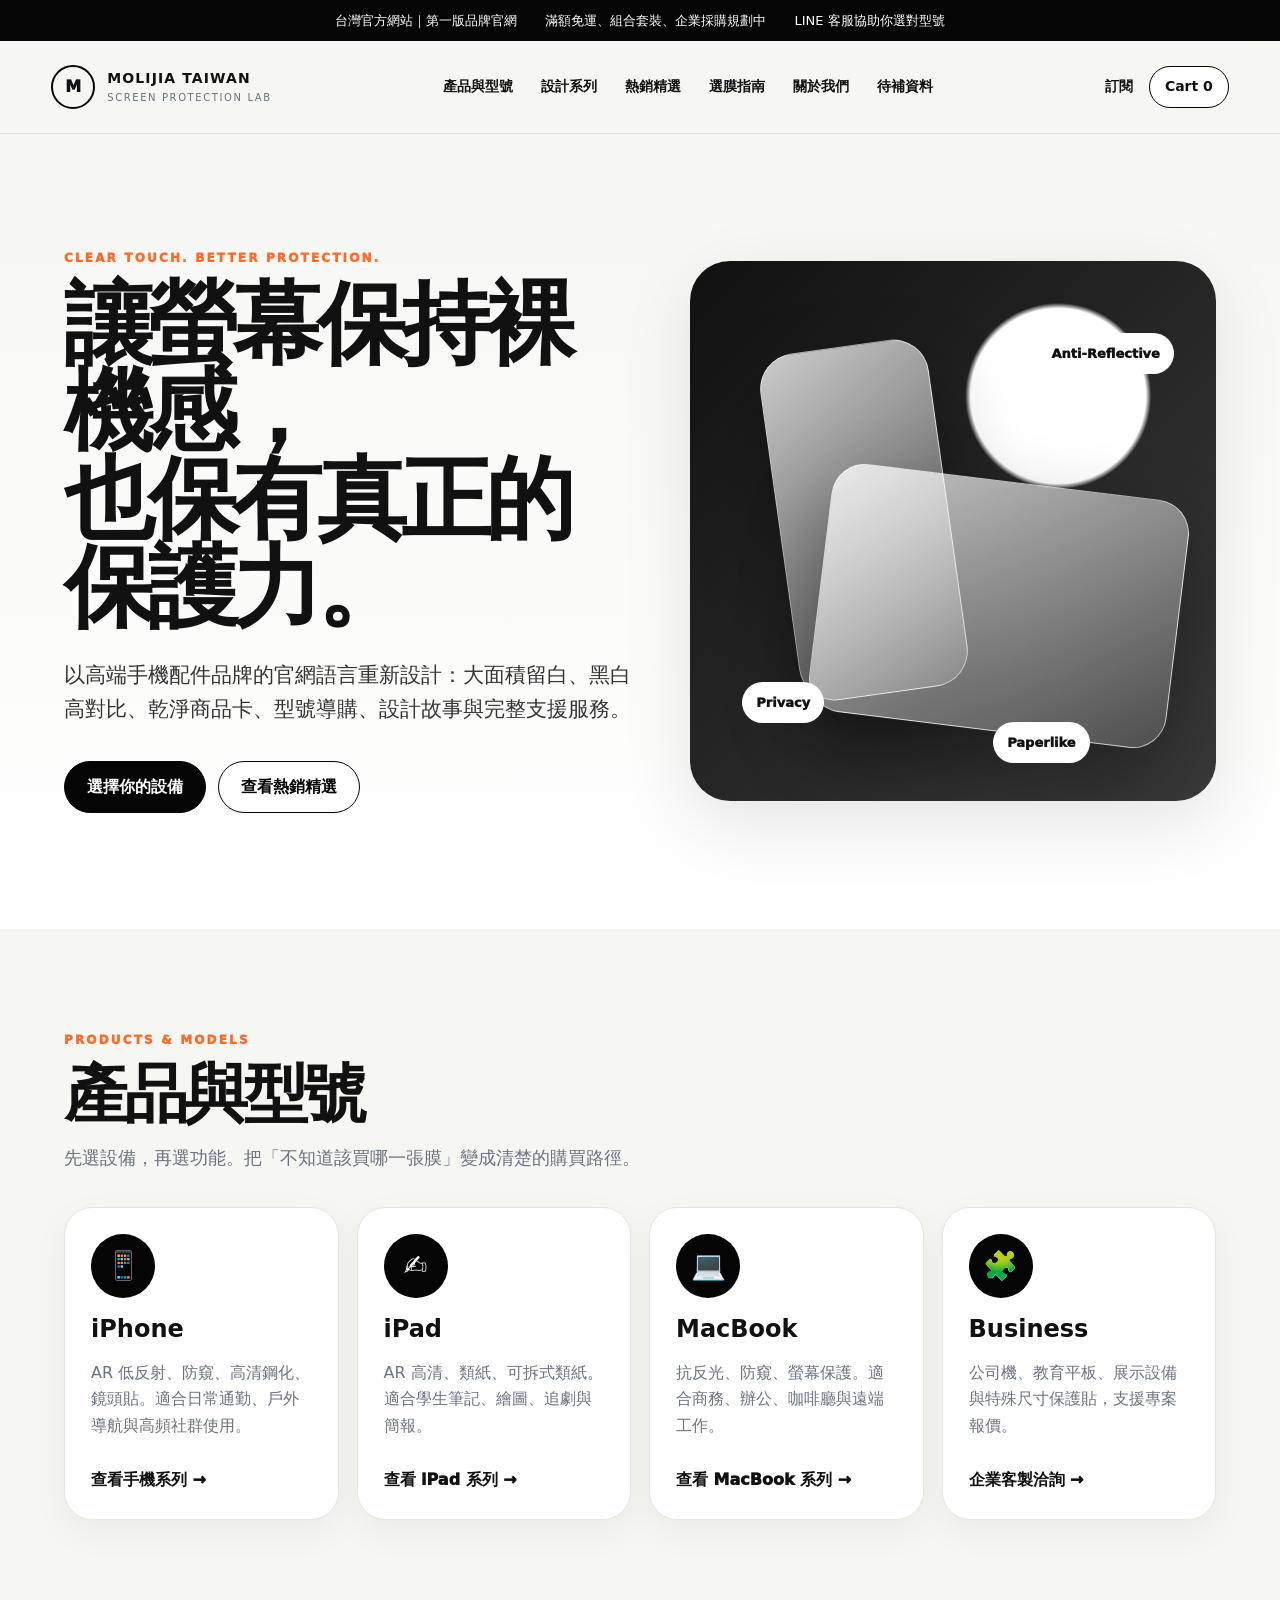
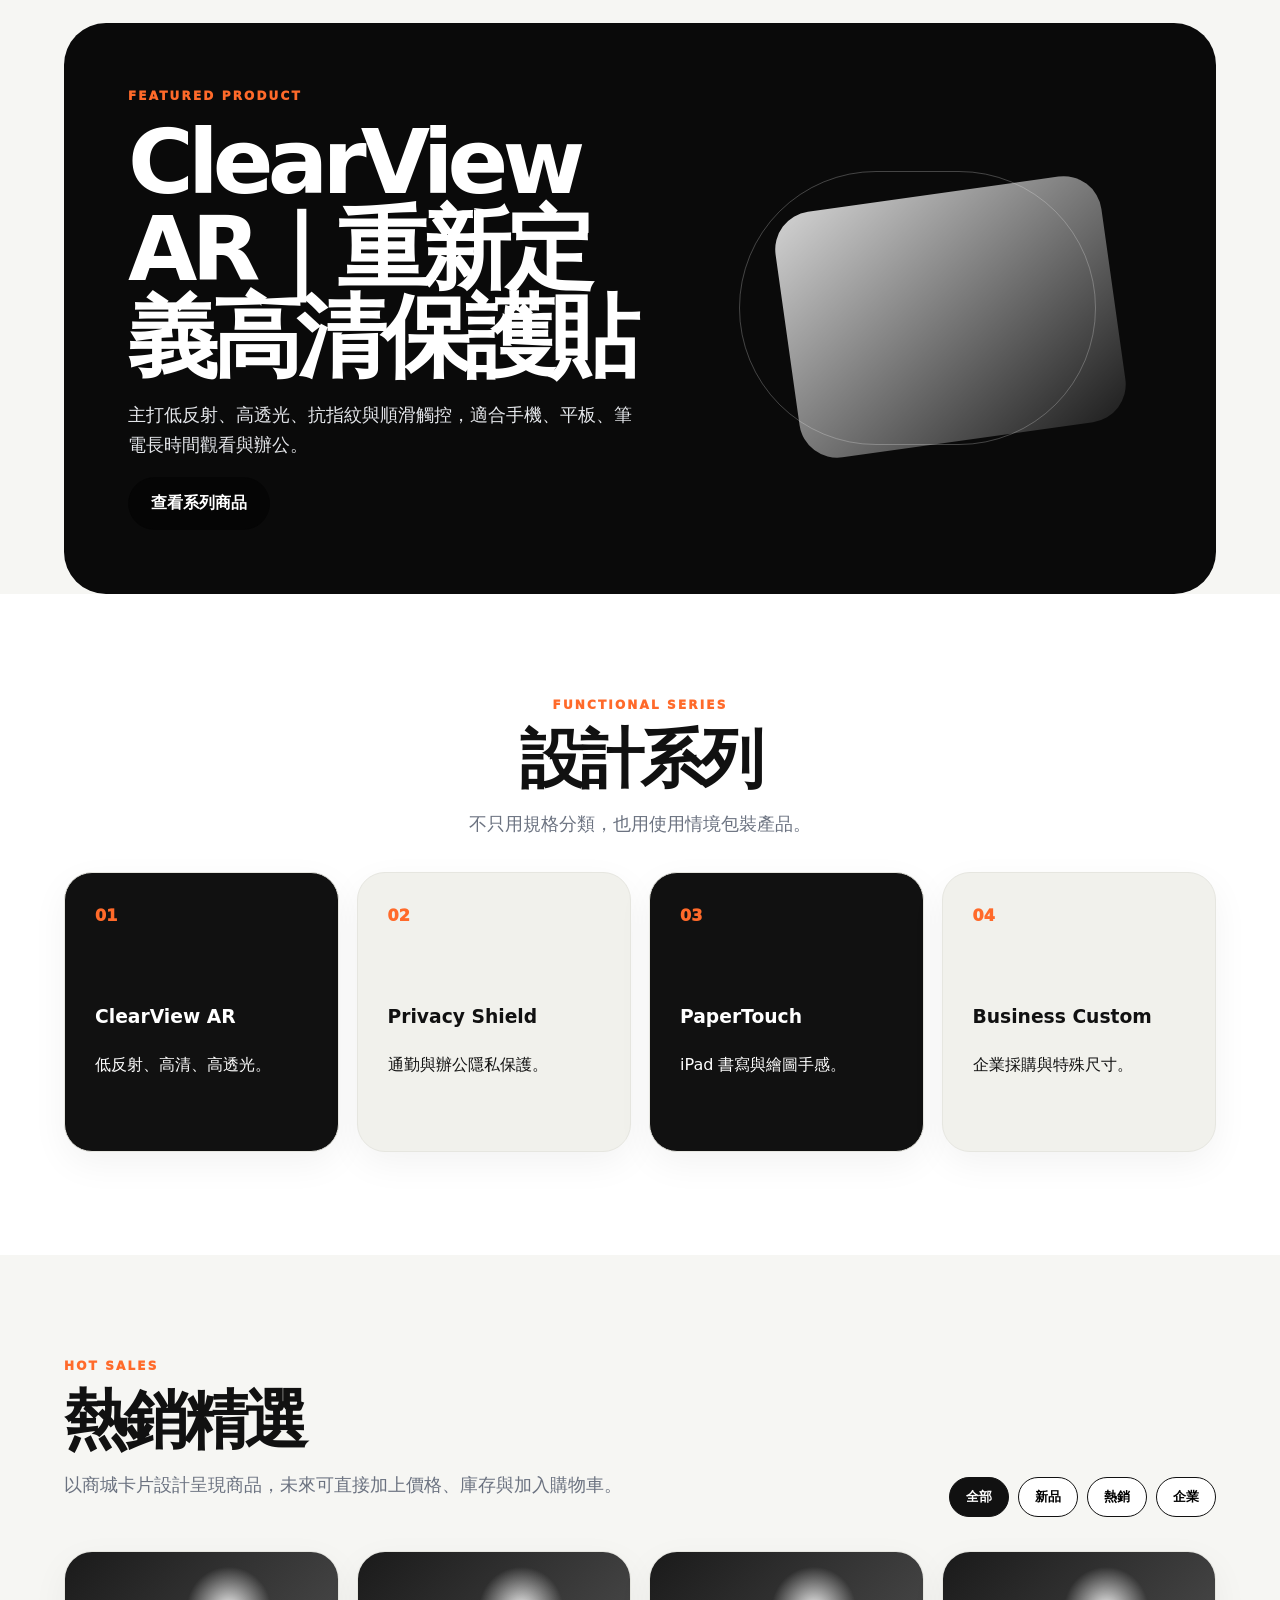
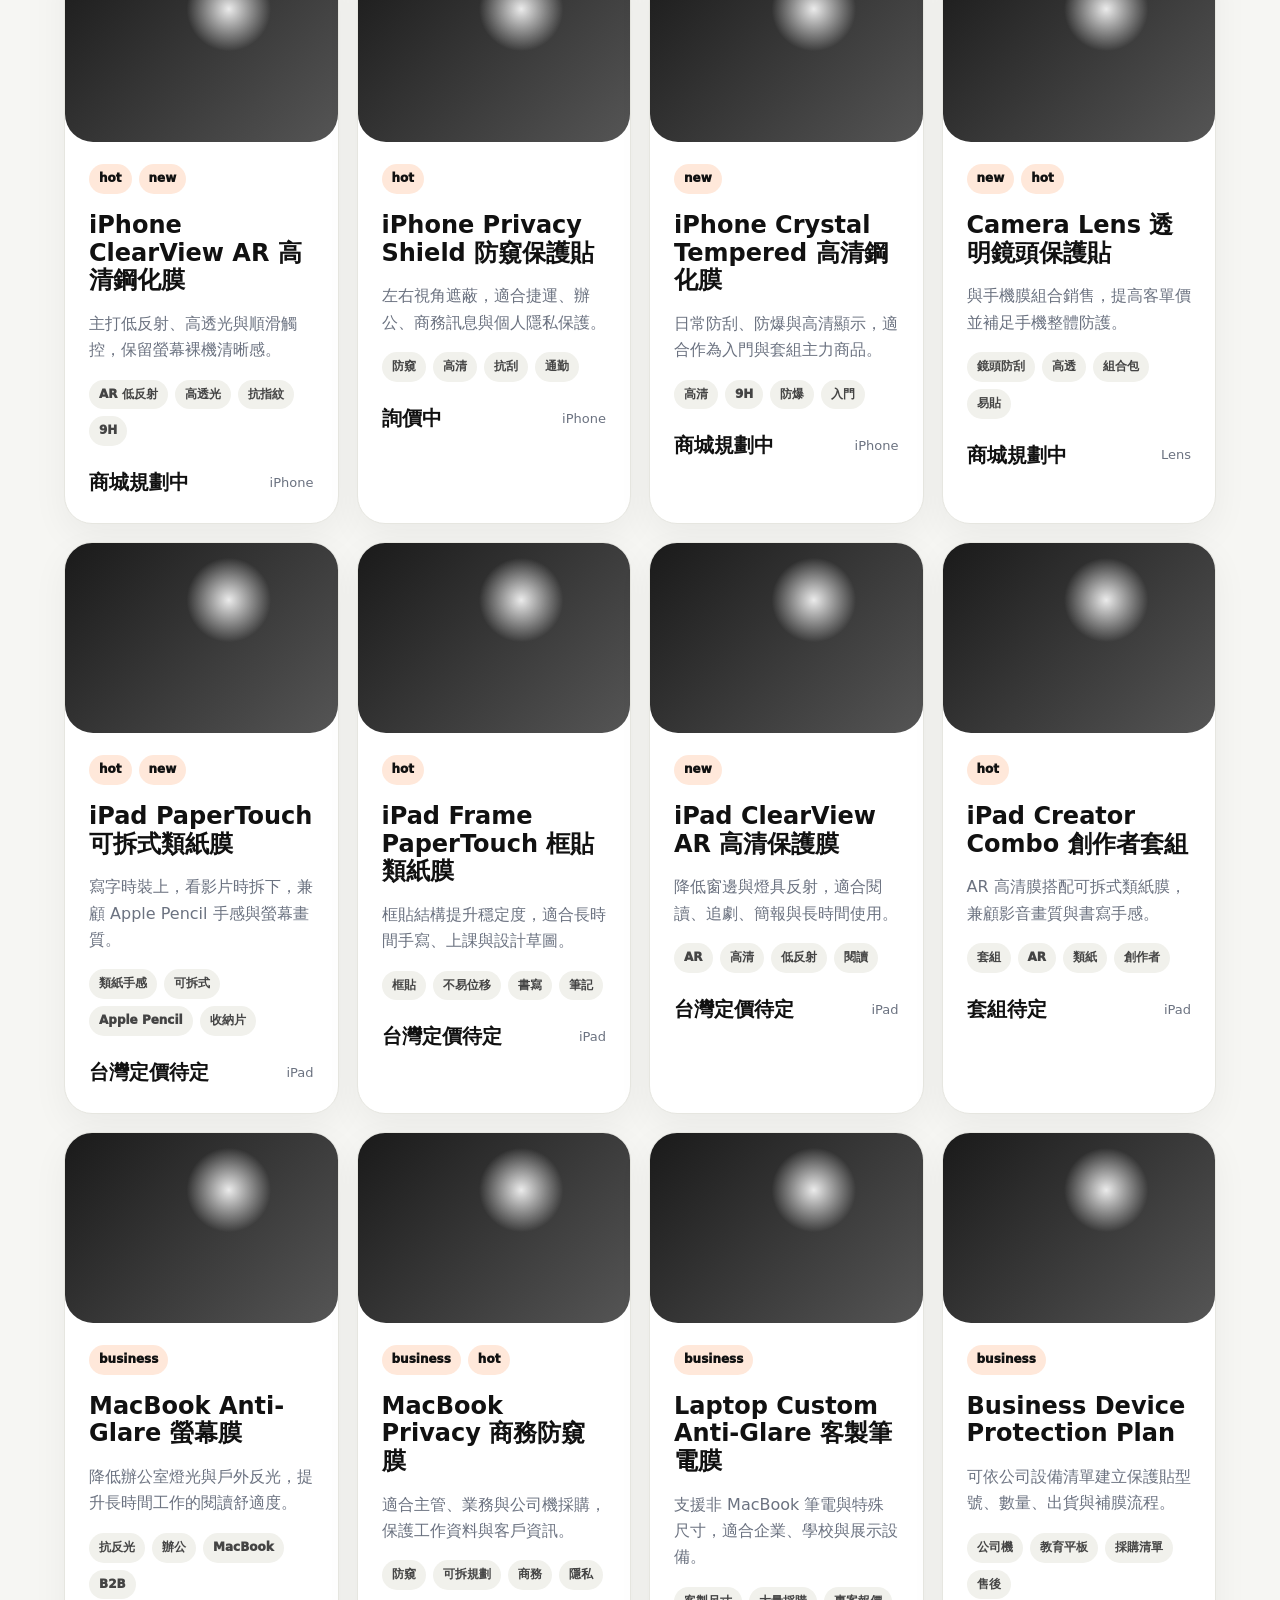
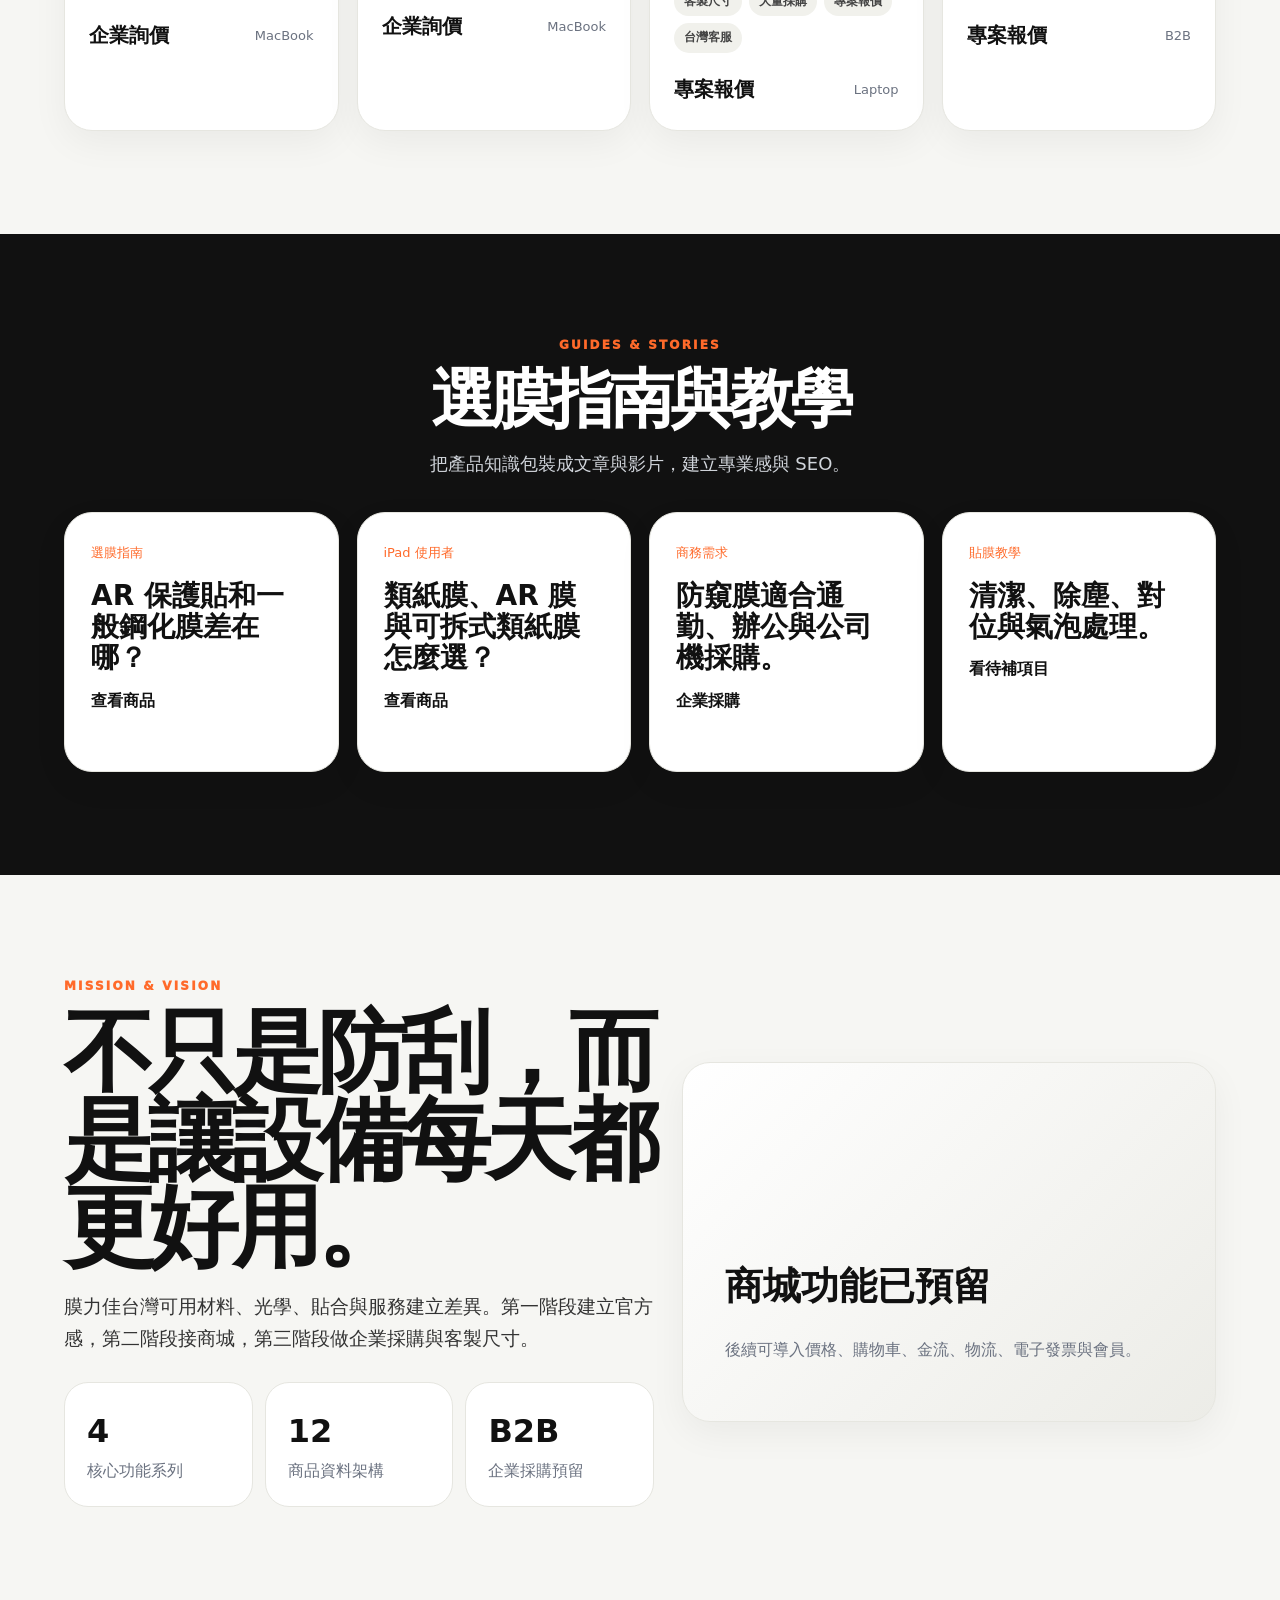
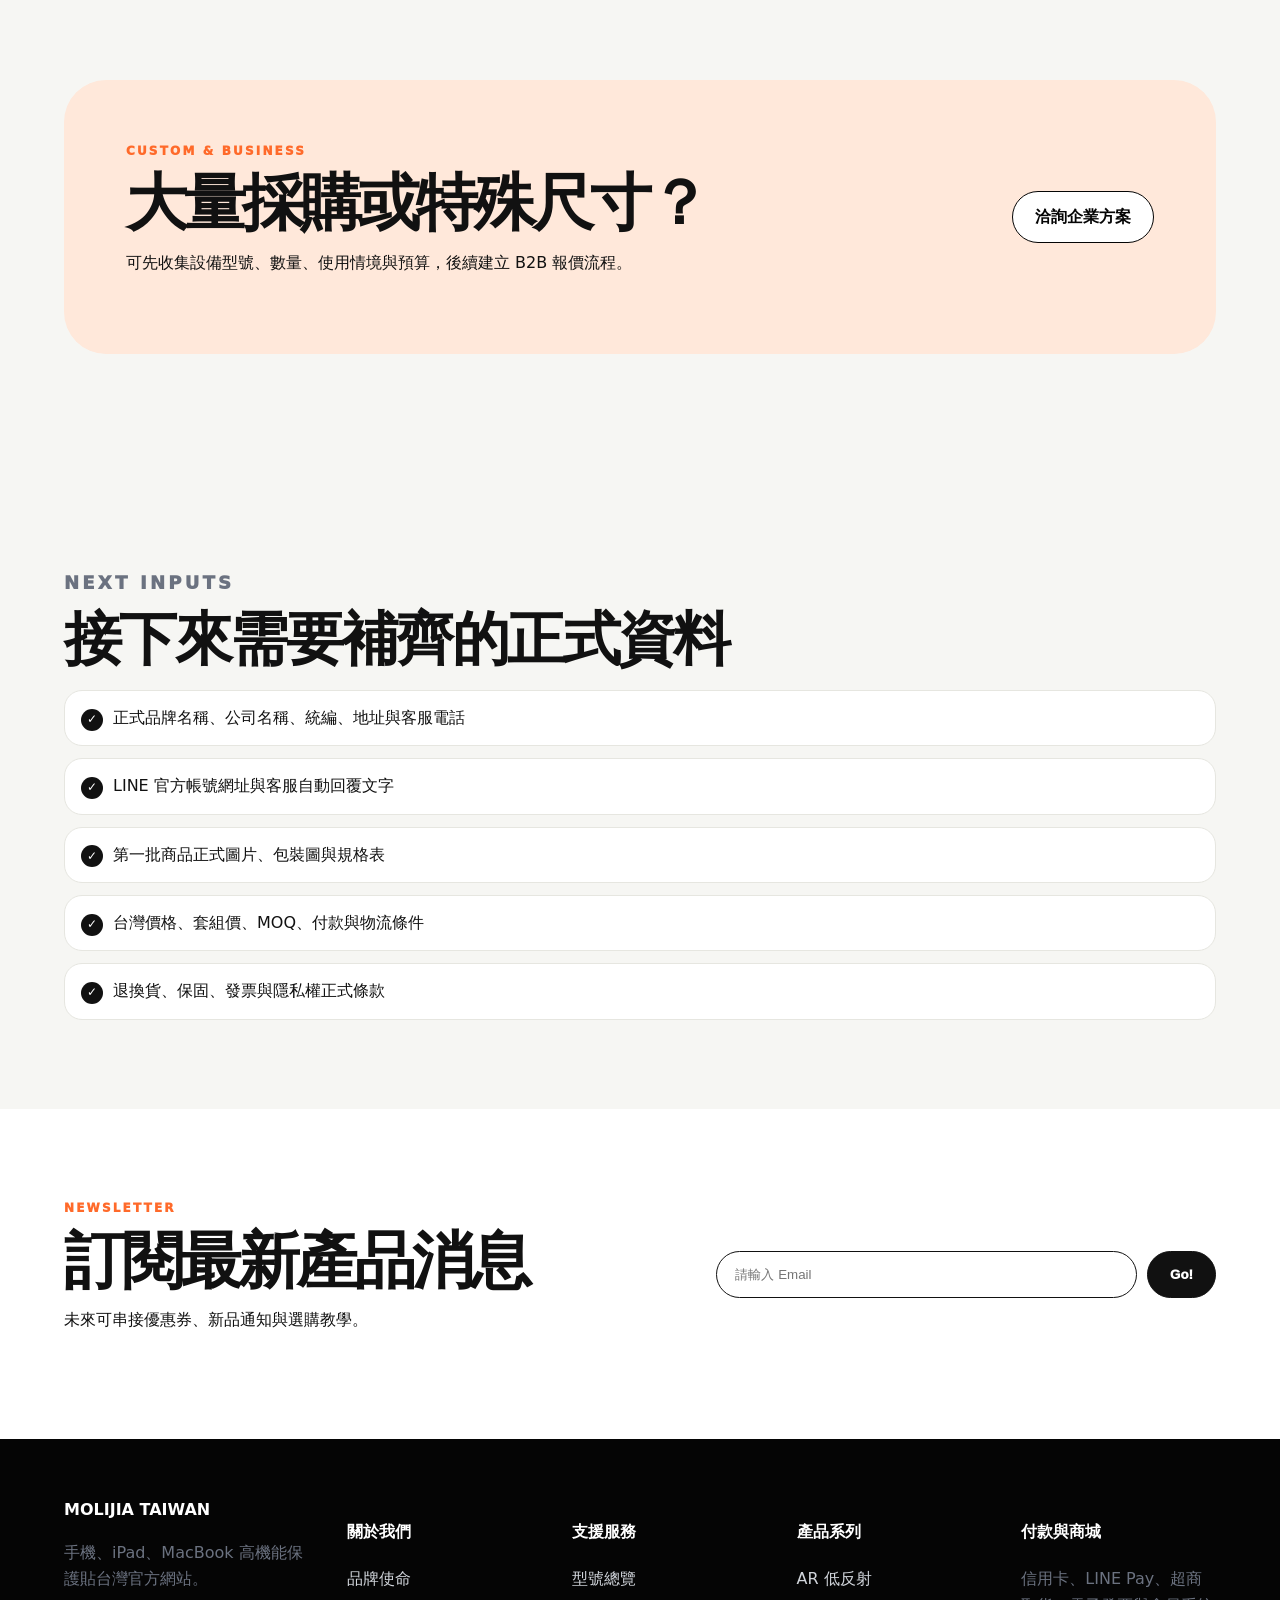
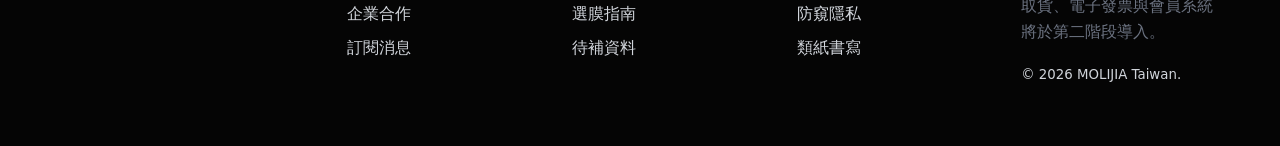
==== commit 4ed98eaa: "Stabilize homepage with all phase-one sections" ====
--- a/docs/index.html
+++ b/docs/index.html
@@ -3,40 +3,34 @@
 <head>
   <meta charset='utf-8' />
   <meta name='viewport' content='width=device-width, initial-scale=1' />
-  <title>膜力佳台灣官方網站｜手機・iPad・MacBook 高機能保護貼</title>
-  <meta name='description' content='膜力佳台灣官方網站，提供 iPhone、iPad、MacBook 保護貼選購指南、AR 低反射、防窺、類紙膜、企業採購與未來商城服務。' />
-  <meta property='og:title' content='膜力佳台灣｜高機能螢幕保護貼官方網站' />
-  <meta property='og:description' content='先選設備，再選功能。手機、平板、電腦保護貼的台灣官方選購入口。' />
-  <meta property='og:type' content='website' />
-  <link rel='canonical' href='https://leojung0823.github.io/molijia-tw-official/' />
+  <title>膜力佳台灣官方網站｜高機能螢幕保護貼</title>
+  <meta name='description' content='膜力佳台灣官方網站。手機、iPad、MacBook 保護貼選購、熱銷商品、客製方案與企業採購服務。' />
   <link rel='stylesheet' href='styles.css' />
   <link rel='stylesheet' href='pages.css' />
 </head>
 <body>
-  <div class='topline' id='top'><span>台灣官方網站｜第一階段品牌官網</span><span>LINE 型號協助・企業採購・商城功能規劃中</span><span>AR / 防窺 / 類紙 / 高清鋼化</span></div>
+  <div class='topline' id='top'><span>台灣官方網站｜第一版品牌官網</span><span>滿額免運、組合套裝、企業採購規劃中</span><span>LINE 客服協助你選對型號</span></div>
   <header class='site-header'>
-    <a class='brand' href='index.html' aria-label='膜力佳台灣首頁'><span class='brand-mark'>M</span><span><strong>MOLIJIA TAIWAN</strong><small>SCREEN PROTECTION LAB</small></span></a>
-    <nav class='main-nav' aria-label='主選單'>
-      <div class='nav-item'><a href='product-catalog.html'>產品與型號</a><div class='mega'><a href='product-catalog.html#iphone'><b>iPhone</b><span>AR、防窺、高清鋼化、鏡頭貼</span></a><a href='product-catalog.html#ipad'><b>iPad</b><span>AR 高清、類紙、可拆式類紙</span></a><a href='product-catalog.html#macbook'><b>MacBook</b><span>抗反光、防窺、工作螢幕膜</span></a><a href='business.html'><b>企業採購</b><span>公司機、教育平板、特殊尺寸</span></a></div></div>
-      <a href='guide.html'>選膜指南</a><a href='tutorial.html'>貼膜教學</a><a href='faq.html'>FAQ</a><a href='business.html'>企業採購</a><a href='roadmap.html'>商城路線圖</a>
+    <a class='brand' href='#top'><span class='brand-mark'>M</span><span><strong>MOLIJIA TAIWAN</strong><small>SCREEN PROTECTION LAB</small></span></a>
+    <nav class='main-nav'>
+      <div class='nav-item'><a href='#devices'>產品與型號</a><div class='mega'><a href='#devices'><b>iPhone</b><span>AR、防窺、高清鋼化、鏡頭貼</span></a><a href='#devices'><b>iPad</b><span>AR 高清、類紙、可拆式類紙</span></a><a href='#devices'><b>MacBook</b><span>抗反光、防窺、工作螢幕膜</span></a><a href='#business'><b>企業客製</b><span>教育、商務、展示機、大量採購</span></a></div></div>
+      <a href='#series'>設計系列</a><a href='#products'>熱銷精選</a><a href='#learn'>選膜指南</a><a href='#story'>關於我們</a><a href='#todo'>待補資料</a>
     </nav>
-    <div class='header-actions'><a href='policies.html'>政策</a><a class='cart' href='product-catalog.html'>Cart 0</a></div>
+    <div class='header-actions'><a href='#newsletter'>訂閱</a><a class='cart' href='#products'>Cart 0</a></div>
   </header>
   <main>
-    <section class='hero'>
-      <div class='hero-copy'><p class='kicker'>CLEAR TOUCH. BETTER PROTECTION.</p><h1>讓螢幕保持裸機感，<br />也保有真正的保護力。</h1><p class='hero-text'>以高端手機配件官網風格重整：黑白高對比、乾淨商品卡、依設備選購、功能系列、貼膜支援與企業採購入口。第二階段可直接接上購物車與金流。</p><div class='hero-actions'><a class='btn dark' href='product-catalog.html'>選擇你的設備</a><a class='btn light' href='guide.html'>看選膜指南</a></div></div>
-      <div class='hero-stage' aria-label='保護貼產品視覺'><div class='glass glass-phone'></div><div class='glass glass-tablet'></div><span class='float-tag tag-a'>Anti-Reflective</span><span class='float-tag tag-b'>Privacy</span><span class='float-tag tag-c'>Paperlike</span></div>
-    </section>
-    <section class='device-section' id='devices'><div class='section-head'><p class='kicker'>PRODUCTS & MODELS</p><h2>先選設備，再選功能。</h2><p>把消費者最常見的「我不知道該買哪一張膜」變成清楚路徑：手機、iPad、MacBook、企業客製。</p></div><div class='device-grid' id='deviceGrid'></div></section>
-    <section class='feature-hero'><div><p class='kicker'>FEATURED PRODUCT</p><h2>ClearView AR｜主推低反射高清系列</h2><p>主打低反射、高透光、抗指紋與順滑觸控。適合手機、平板、筆電長時間觀看、簡報與辦公。</p><a class='btn dark' href='product-catalog.html#ar'>查看 AR 系列</a></div><div class='feature-visual'><div class='ring'></div><div class='product-slab'></div></div></section>
-    <section class='series-section' id='series'><div class='section-head center'><p class='kicker'>FUNCTIONAL SERIES</p><h2>四大功能系列</h2><p>先用使用情境包裝產品，後續再補正式價格、庫存、型號與商品圖。</p></div><div class='series-grid'><article><span>01</span><h3>ClearView AR</h3><p>低反射、高清、高透光，適合追劇、戶外與工作螢幕。</p></article><article><span>02</span><h3>Privacy Shield</h3><p>通勤與辦公隱私保護，降低側邊窺視風險。</p></article><article><span>03</span><h3>PaperTouch</h3><p>iPad 書寫、繪圖與筆記族專用，手感更接近紙張。</p></article><article><span>04</span><h3>Crystal Tempered</h3><p>日常防刮、防爆與高清顯示，適合入門與大量採購。</p></article></div></section>
-    <section class='products-section' id='products'><div class='section-head split'><div><p class='kicker'>HOT SALES</p><h2>熱銷精選</h2><p>已先建立商品卡與篩選邏輯，未來可直接加上售價、庫存與加入購物車。</p></div><div class='filter-tabs' aria-label='商品篩選'><button class='tab active' data-filter='all'>全部</button><button class='tab' data-filter='new'>新品</button><button class='tab' data-filter='hot'>熱銷</button><button class='tab' data-filter='business'>企業</button></div></div><div class='product-grid' id='productGrid'></div></section>
-    <section class='link-panels'><a href='guide.html'><b>選膜指南</b><span>AR、防窺、類紙、高清鋼化一次看懂。</span></a><a href='tutorial.html'><b>貼膜教學</b><span>清潔、除塵、對位、氣泡處理。</span></a><a href='faq.html'><b>常見問題</b><span>型號、退換貨、發票與售後。</span></a><a href='business.html'><b>企業採購</b><span>公司機、學校平板與特殊尺寸。</span></a></section>
-    <section class='impact-section' id='story'><div class='impact-copy'><p class='kicker'>MISSION & VISION</p><h2>不只是防刮，而是讓設備每天都更好用。</h2><p>膜力佳台灣可以用材料、光學、貼合與服務建立差異。這次已先補上官網架構與可擴充頁面，下一步等你提供正式商品圖、價格、公司資料與 LINE 官方帳號。</p><div class='stats'><div><strong>4</strong><span>核心系列</span></div><div><strong>8+</strong><span>網站頁面</span></div><div><strong>B2B</strong><span>採購入口</span></div></div></div><div class='impact-card'><h3>商城功能已預留</h3><p>信用卡、LINE Pay、超商取貨、電子發票、訂單查詢與會員系統規劃在第二階段導入。</p></div></section>
-    <section class='support-strip' id='support'><div><strong>LINE 型號協助</strong><span>待補正式官方帳號。</span></div><div><strong>貼膜教學</strong><span>降低售後問題。</span></div><div><strong>企業採購</strong><span>大量與特殊尺寸詢價。</span></div><div><strong>商城預留</strong><span>金流物流下一階段。</span></div></section>
+    <section class='hero'><div class='hero-copy'><p class='kicker'>CLEAR TOUCH. BETTER PROTECTION.</p><h1>讓螢幕保持裸機感，<br />也保有真正的保護力。</h1><p class='hero-text'>以高端手機配件品牌的官網語言重新設計：大面積留白、黑白高對比、乾淨商品卡、型號導購、設計故事與完整支援服務。</p><div class='hero-actions'><a class='btn dark' href='#devices'>選擇你的設備</a><a class='btn light' href='#products'>查看熱銷精選</a></div></div><div class='hero-stage'><div class='glass glass-phone'></div><div class='glass glass-tablet'></div><span class='float-tag tag-a'>Anti-Reflective</span><span class='float-tag tag-b'>Privacy</span><span class='float-tag tag-c'>Paperlike</span></div></section>
+    <section class='device-section' id='devices'><div class='section-head'><p class='kicker'>PRODUCTS & MODELS</p><h2>產品與型號</h2><p>先選設備，再選功能。把「不知道該買哪一張膜」變成清楚的購買路徑。</p></div><div class='device-grid' id='deviceGrid'></div></section>
+    <section class='feature-hero'><div><p class='kicker'>FEATURED PRODUCT</p><h2>ClearView AR｜重新定義高清保護貼</h2><p>主打低反射、高透光、抗指紋與順滑觸控，適合手機、平板、筆電長時間觀看與辦公。</p><a class='btn dark' href='#products'>查看系列商品</a></div><div class='feature-visual'><div class='ring'></div><div class='product-slab'></div></div></section>
+    <section class='series-section' id='series'><div class='section-head center'><p class='kicker'>FUNCTIONAL SERIES</p><h2>設計系列</h2><p>不只用規格分類，也用使用情境包裝產品。</p></div><div class='series-grid'><article><span>01</span><h3>ClearView AR</h3><p>低反射、高清、高透光。</p></article><article><span>02</span><h3>Privacy Shield</h3><p>通勤與辦公隱私保護。</p></article><article><span>03</span><h3>PaperTouch</h3><p>iPad 書寫與繪圖手感。</p></article><article><span>04</span><h3>Business Custom</h3><p>企業採購與特殊尺寸。</p></article></div></section>
+    <section class='products-section' id='products'><div class='section-head split'><div><p class='kicker'>HOT SALES</p><h2>熱銷精選</h2><p>以商城卡片設計呈現商品，未來可直接加上價格、庫存與加入購物車。</p></div><div class='filter-tabs'><button class='tab active' data-filter='all'>全部</button><button class='tab' data-filter='new'>新品</button><button class='tab' data-filter='hot'>熱銷</button><button class='tab' data-filter='business'>企業</button></div></div><div class='product-grid' id='productGrid'></div></section>
+    <section class='learn-section' id='learn'><div class='section-head center'><p class='kicker'>GUIDES & STORIES</p><h2>選膜指南與教學</h2><p>把產品知識包裝成文章與影片，建立專業感與 SEO。</p></div><div class='article-grid'><article><span>選膜指南</span><h3>AR 保護貼和一般鋼化膜差在哪？</h3><a href='#products'>查看商品</a></article><article><span>iPad 使用者</span><h3>類紙膜、AR 膜與可拆式類紙膜怎麼選？</h3><a href='#products'>查看商品</a></article><article><span>商務需求</span><h3>防窺膜適合通勤、辦公與公司機採購。</h3><a href='#business'>企業採購</a></article><article><span>貼膜教學</span><h3>清潔、除塵、對位與氣泡處理。</h3><a href='#todo'>看待補項目</a></article></div></section>
+    <section class='impact-section' id='story'><div class='impact-copy'><p class='kicker'>MISSION & VISION</p><h2>不只是防刮，而是讓設備每天都更好用。</h2><p>膜力佳台灣可用材料、光學、貼合與服務建立差異。第一階段建立官方感，第二階段接商城，第三階段做企業採購與客製尺寸。</p><div class='stats'><div><strong>4</strong><span>核心功能系列</span></div><div><strong>12</strong><span>商品資料架構</span></div><div><strong>B2B</strong><span>企業採購預留</span></div></div></div><div class='impact-card'><h3>商城功能已預留</h3><p>後續可導入價格、購物車、金流、物流、電子發票與會員。</p></div></section>
+    <section class='business-cta' id='business'><div><p class='kicker'>CUSTOM & BUSINESS</p><h2>大量採購或特殊尺寸？</h2><p>可先收集設備型號、數量、使用情境與預算，後續建立 B2B 報價流程。</p></div><a class='btn light' href='mailto:buzzdesign2023@gmail.com'>洽詢企業方案</a></section>
+    <section class='page-main' id='todo'><div class='section-block'><p class='kicker'>NEXT INPUTS</p><h2>接下來需要補齊的正式資料</h2><ul class='checklist'><li>正式品牌名稱、公司名稱、統編、地址與客服電話</li><li>LINE 官方帳號網址與客服自動回覆文字</li><li>第一批商品正式圖片、包裝圖與規格表</li><li>台灣價格、套組價、MOQ、付款與物流條件</li><li>退換貨、保固、發票與隱私權正式條款</li></ul></div></section>
     <section class='newsletter' id='newsletter'><div><p class='kicker'>NEWSLETTER</p><h2>訂閱最新產品消息</h2><p>未來可串接優惠券、新品通知與選購教學。</p></div><form><input type='email' placeholder='請輸入 Email' aria-label='Email' /><button type='button'>Go!</button></form></section>
   </main>
-  <footer class='site-footer'><div><strong>MOLIJIA TAIWAN</strong><p>手機、iPad、MacBook 高機能保護貼台灣官方網站。</p></div><div><h4>Shop</h4><a href='product-catalog.html'>產品總覽</a><a href='guide.html'>選膜指南</a><a href='business.html'>企業採購</a></div><div><h4>Support</h4><a href='tutorial.html'>貼膜教學</a><a href='faq.html'>FAQ</a><a href='policies.html'>政策條款</a></div><div><h4>Company</h4><a href='roadmap.html'>商城路線圖</a><a href='policies.html#privacy'>隱私權</a><a href='policies.html#returns'>退換貨</a></div><div><h4>待補資料</h4><p>正式公司名稱、統編、地址、客服電話、LINE OA、商品價格與圖片。</p><small>© 2026 MOLIJIA Taiwan.</small></div></footer>
+  <footer class='site-footer'><div><strong>MOLIJIA TAIWAN</strong><p>手機、iPad、MacBook 高機能保護貼台灣官方網站。</p></div><div><h4>關於我們</h4><a href='#story'>品牌使命</a><a href='#business'>企業合作</a><a href='#newsletter'>訂閱消息</a></div><div><h4>支援服務</h4><a href='#devices'>型號總覽</a><a href='#learn'>選膜指南</a><a href='#todo'>待補資料</a></div><div><h4>產品系列</h4><a href='#series'>AR 低反射</a><a href='#series'>防窺隱私</a><a href='#series'>類紙書寫</a></div><div><h4>付款與商城</h4><p>信用卡、LINE Pay、超商取貨、電子發票與會員系統將於第二階段導入。</p><small>© 2026 MOLIJIA Taiwan.</small></div></footer>
   <script src='products.js'></script>
 </body>
 </html>
--- a/docs/pages.css
+++ b/docs/pages.css
@@ -0,0 +1,19 @@
+.page-main{padding:clamp(48px,7vw,94px) clamp(18px,5vw,76px)}
+.page-hero{display:grid;grid-template-columns:1.05fr .95fr;gap:32px;align-items:end;padding:clamp(54px,7vw,88px) clamp(18px,5vw,76px);background:#fff;border-bottom:1px solid var(--line)}
+.page-hero h1{margin:0;line-height:.98;letter-spacing:-.055em;font-size:clamp(44px,7vw,86px)}
+.page-hero p:not(.kicker){max-width:720px;color:#333;font-size:19px}
+.breadcrumb{display:flex;gap:8px;flex-wrap:wrap;margin-bottom:22px;color:var(--muted);font-size:14px}.breadcrumb a{font-weight:800;color:#111}
+.page-grid{display:grid;grid-template-columns:repeat(3,1fr);gap:18px}.page-grid.two{grid-template-columns:repeat(2,1fr)}.page-grid.four{grid-template-columns:repeat(4,1fr)}
+.info-card,.table-card,.step-card,.policy-card,.todo-card,.timeline-card{padding:28px;border:1px solid var(--line);border-radius:var(--radius);background:#fff;box-shadow:0 10px 30px rgba(0,0,0,.04)}
+.info-card h2,.info-card h3,.step-card h3,.policy-card h2,.todo-card h3{margin-top:0;line-height:1.08}.info-card p,.step-card p,.policy-card p,.todo-card p,.timeline-card p{color:var(--muted)}
+.section-block{margin-top:54px}.section-block>h2{font-size:clamp(32px,5vw,58px);line-height:1;margin:0 0 22px;letter-spacing:-.045em}.section-block>p{max-width:860px;color:var(--muted);font-size:18px}
+.catalog-table{width:100%;border-collapse:collapse;overflow:hidden;border-radius:20px;background:#fff}.catalog-table th,.catalog-table td{padding:16px;border-bottom:1px solid var(--line);text-align:left;vertical-align:top}.catalog-table th{background:#111;color:#fff}.catalog-table td{color:#333}.catalog-table tr:last-child td{border-bottom:0}
+.compare-list{display:grid;gap:12px}.compare-list div{display:flex;justify-content:space-between;gap:18px;padding:16px;border:1px solid var(--line);border-radius:18px;background:#fff}.compare-list b{min-width:140px}
+.checklist{display:grid;gap:12px;margin:18px 0 0;padding:0;list-style:none}.checklist li{padding:14px 16px;border:1px solid var(--line);border-radius:18px;background:#fff}.checklist li:before{content:'✓';display:inline-grid;place-items:center;width:22px;height:22px;margin-right:10px;border-radius:999px;color:#fff;background:#111;font-size:12px;font-weight:900}
+.notice{padding:22px;border:1px dashed #111;border-radius:24px;background:var(--accent-2);font-weight:800}
+.timeline{display:grid;gap:18px}.timeline-card{display:grid;grid-template-columns:130px 1fr;gap:20px;align-items:start}.timeline-card strong{display:inline-flex;align-items:center;justify-content:center;padding:10px 14px;border-radius:999px;color:#fff;background:#111}
+.form-grid{display:grid;grid-template-columns:repeat(2,1fr);gap:12px;margin-top:18px}.form-grid input,.form-grid textarea,.form-grid select{width:100%;padding:14px 16px;border:1px solid #111;border-radius:18px;background:#fff}.form-grid textarea{grid-column:1/-1;min-height:130px}.form-note{margin-top:12px;color:var(--muted);font-size:14px}
+.back-home{display:inline-flex;margin-top:34px;font-weight:1000}.mini-footer{padding:36px clamp(18px,5vw,76px);color:#d1d5db;background:#050505}.mini-footer a{color:#fff;font-weight:800}
+@media(max-width:980px){.page-hero,.page-grid,.page-grid.two,.page-grid.four{grid-template-columns:1fr}.timeline-card,.form-grid{grid-template-columns:1fr}.form-grid textarea{grid-column:auto}.catalog-table{display:block;overflow-x:auto}}
+.link-panels{display:grid;grid-template-columns:repeat(4,1fr);gap:18px;padding:clamp(50px,6vw,78px) clamp(18px,5vw,76px);background:#fff}.link-panels a{display:block;padding:26px;border:1px solid var(--line);border-radius:var(--radius);background:var(--paper)}.link-panels b,.link-panels span{display:block}.link-panels b{font-size:22px}.link-panels span{margin-top:10px;color:var(--muted)}
+@media(max-width:980px){.link-panels{grid-template-columns:1fr}}
